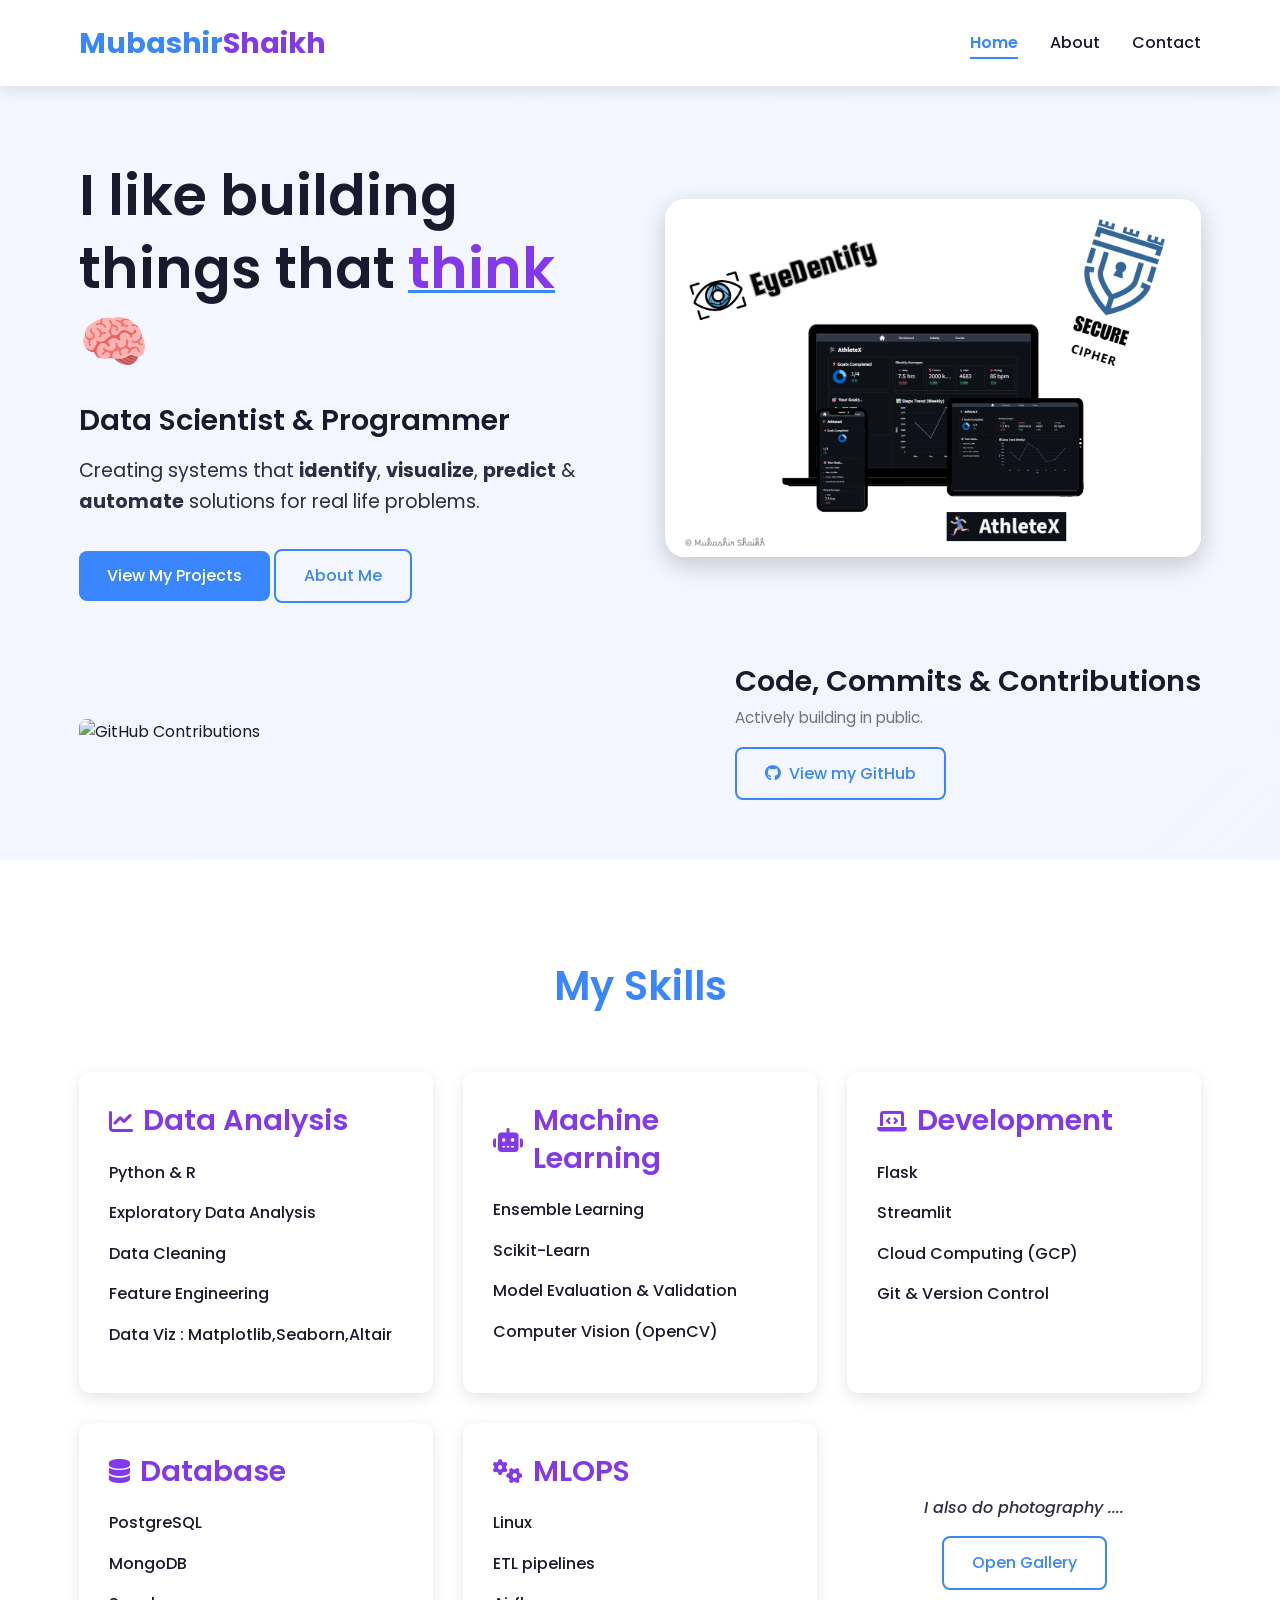
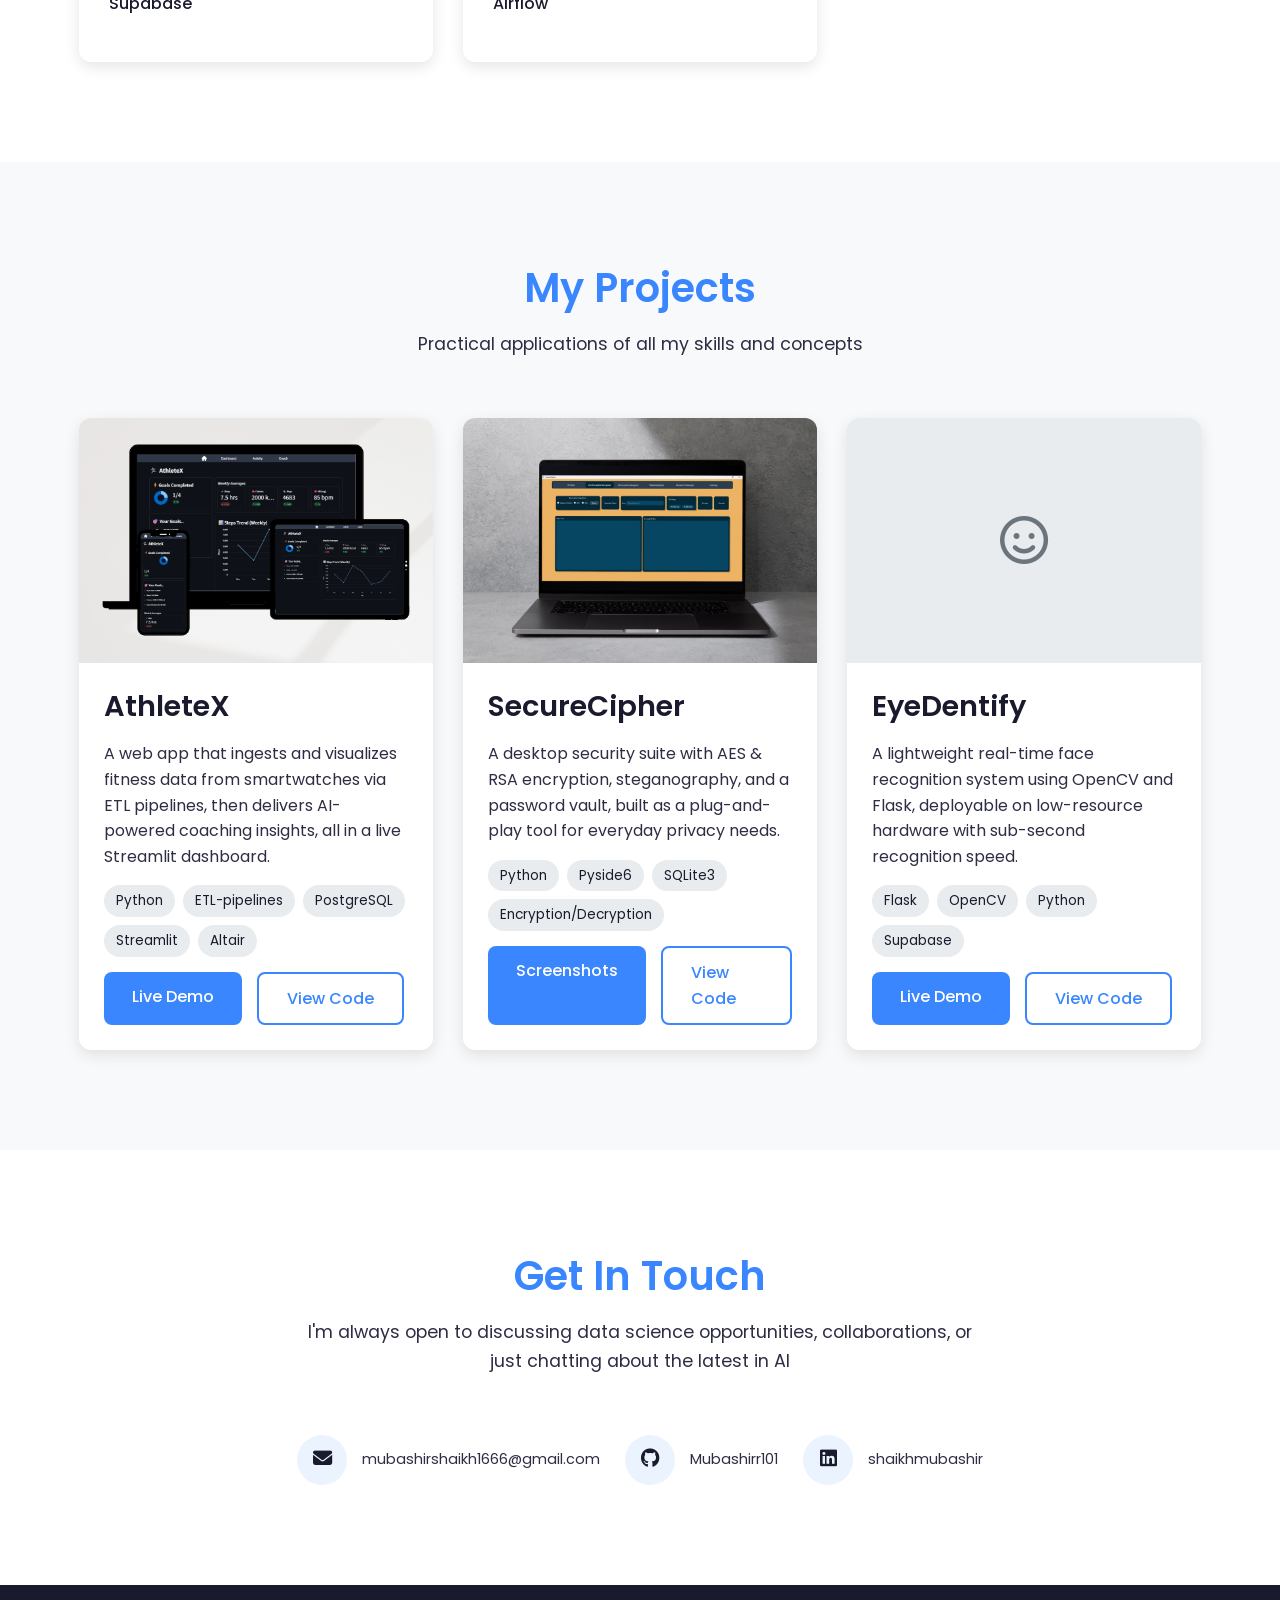
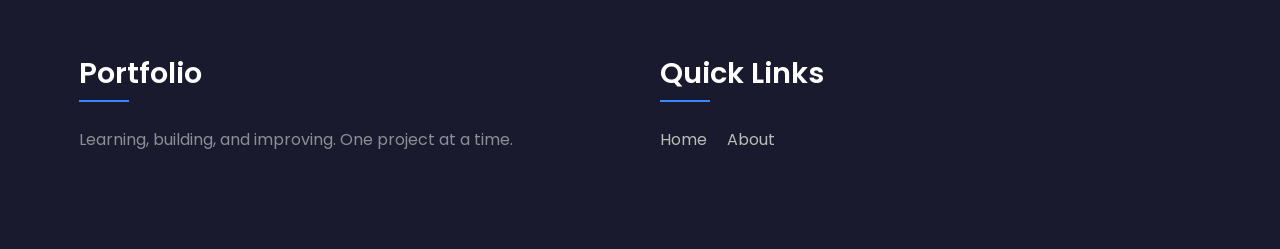
==== index.html @ 68c60b8f "enhanced about page layout and content, add new images and certificate" ====
<!DOCTYPE html>
<html lang="en">
<head>
    <meta charset="UTF-8">
    <meta name="viewport" content="width=device-width, initial-scale=1.0">
    <title>Mubashir Shaikh Portfolio</title>
    <link rel="icon" type="image/png" href="assets/images/logo/logo_for_tab.png">
    <link rel="stylesheet" href="https://cdnjs.cloudflare.com/ajax/libs/font-awesome/6.4.0/css/all.min.css">
    <link href="https://fonts.googleapis.com/css2?family=Poppins:wght@300;400;500;600;700&family=Roboto+Mono:wght@300;400;500&display=swap" rel="stylesheet">
    <link rel="stylesheet" href="assets/css/styles.css">
</head>
<body>
    <!-- Header & Navigation -->
    <header id="header">
        <div class="container">
            <nav class="navbar">
                <a href="index.html" class="logo">Mubashir<span>Shaikh</span></a>
                <ul class="nav-links" id="navLinks">
                    <li><a href="index.html" class="active">Home</a></li>
                    <li><a href="about.html">About</a></li>
                    <!-- <li><a href="blog.html">Blog</a></li>
                    <li><a href="resources.html">Resources</a></li> -->
                    <li><a href="#contact">Contact</a></li>
                </ul>
                <div class="hamburger" id="hamburger">
                    <i class="fas fa-bars"></i>
                </div>
            </nav>
        </div>
    </header>

    <!-- Hero Section -->
    <section class="hero" id="home">
        <div class="container">
            <div class="hero-content">
                <div class="hero-text">
                    <h1>I like building things that <span>think</span>🧠</h1>
                    <h3>Data Scientist & Programmer </h3>
                    <p>Creating systems that 
                        <b>identify</b>, 
                        <b >visualize</b>, 
                        <b >predict</b> 
                        & 
                        <b>automate</b> 
                        solutions for real life problems.</p>
                    <div class="hero-buttons">
                        <a href="#projects" class="btn btn-primary">View My Projects</a>
                        <a href="about.html" class="btn btn-outline">About Me</a>
                    </div>
                </div>
                <div class="hero-image">
                    <img src="assets/images/banner/All my logos in website.png" alt="Data Science Student">
                </div>
            </div>
        </div>
    
    
    <!-- GitHub Activity Section -->
   <section class="github-strip">
    <div class="container">
            <div class="github-strip-inner">                
                <div class="github-strip-graph">
                    <img id="gh-graph" alt="GitHub Contributions"/>
                </div>
                <div class="github-strip-text">
                    <h3>Code, Commits & Contributions</h3>
                    <p>Actively building in public.</p>
                    <a href="https://github.com/Mubashirr101" target="_blank" class="btn btn-outline">
                        <i class="fab fa-github" style="margin-right:8px;"></i>View my GitHub
                    </a>
                </div>
            </div>
        </div>
    </section>
    
    <!-- Skills Section -->
    <section class="skills section" id="skills">
        <div class="container">
            <div class="section-header">
                <h2>My Skills</h2>
                <!-- <p> During my time in Bachelors I gained and built upon my Programming knowledge, particularly Python, which i used extensively in wide variety of applications, from creating full end to end projects to automating mundane and repitative tasks.</p> -->
            </div>
            <div class="skills-container">
                <div class="skill-category">
                    <h3><i class="fas fa-chart-line"></i> Data Analysis </h3>
                    <ul class="skill-list">
                        <li>
                            <div class="skill-name">Python & R</div>
                        </li>
                        <li>
                            <div class="skill-name">Exploratory Data Analysis</div>
                        </li>                        
                       
                        <li>
                            <div class="skill-name">Data Cleaning</div>
                        </li>
                         <li>
                            <div class="skill-name">Feature Engineering</div>
                        </li>
                         <li>
                            <div class="skill-name">Data Viz : Matplotlib,Seaborn,Altair</div>
                        </li>
                    </ul>
                </div>
                <div class="skill-category">
                    <h3><i class="fas fa-robot"></i> Machine Learning</h3>
                    <ul class="skill-list">                          
                        <li>
                            <div class="skill-name">Ensemble Learning</div>
                        </li> 
                        <li>
                            <div class="skill-name">Scikit-Learn</div>
                        </li>     
                        <li>
                            <div class="skill-name">Model Evaluation & Validation</div>
                        </li>                   
                        <li>
                            <div class="skill-name">Computer Vision (OpenCV)</div>
                        </li>
                    </ul>
                </div>
                <div class="skill-category">
                    <h3><i class="fas fa-laptop-code"></i> Development</h3>
                    <ul class="skill-list">
                        <li>
                            <div class="skill-name">Flask</div>
                        </li>
                        <li>
                            <div class="skill-name">Streamlit</div>
                        </li>
                        <li>
                            <div class="skill-name">Cloud Computing (GCP)</div>
                        </li>
                        <li>
                            <div class="skill-name">Git & Version Control</div>
                        </li>
                    </ul>
                </div>
                <div class="skill-category">
                    <h3><i class="fas fa-database"></i> Database </h3>
                    <ul class="skill-list">
                        <li>
                            <div class="skill-name">PostgreSQL</div>
                        </li>
                        <li>
                            <div class="skill-name">MongoDB</div>
                        </li>
                        <li>
                            <div class="skill-name">Supabase</div>
                        </li>
                    </ul>
                </div>
                <div class="skill-category">
                    <h3><i class="fas fa-gears"></i> MLOPS </h3>
                    <ul class="skill-list">
                        <li>
                            <div class="skill-name">Linux</div>
                        </li>
                        <li>
                            <div class="skill-name">ETL pipelines</div>
                        </li>
                        <li>
                            <div class="skill-name">Airflow</div>
                        </li>
                    </ul>
                </div>
                <div class="skill-category-misc" >
                    <p >I also do photography ....</p>
                    <a class="btn btn-outline" href="https://vsco.co/mubashirr-/gallery">Open Gallery</a>
                </div>

            </div>
        </div>
    </section>

    <!-- Projects Section -->
    <section class="projects section" id="projects">
        <div class="container">
            <div class="section-header">
                <h2>My Projects</h2>
                <p>Practical applications of all my skills and concepts</p>
            </div>
            <div class="projects-container">
                <div class="project-card">
                    <div class="project-img">
                        <img src="assets/images/project-img/athletex_light.png" alt="Athletex Mockup">                         
                    </div>
                    <div class="project-content">
                        <h3>AthleteX</h3>
                        <p>A web app that ingests and visualizes fitness data from smartwatches via ETL pipelines, then delivers AI-powered coaching insights, all in a live Streamlit dashboard.</p>
                        <div class="project-tags">
                            <span class="project-tag">Python</span>
                            <span class="project-tag">ETL-pipelines</span>
                            <span class="project-tag">PostgreSQL</span>
                            <span class="project-tag">Streamlit</span>                            
                            <span class="project-tag">Altair</span>
                        </div>
                        <div class="project-links">
                            <a href="https://athletex.mubashirshaikh.com/" class="btn btn-primary" target="_blank">Live Demo</a>                            
                            <a href="https://github.com/Mubashirr101/AthleteX" class="btn btn-outline" target="_blank">View Code</a>
                            
                        </div>
                    </div>
                </div>
                  <div class="project-card">
                    <div class="project-img">
                        <!-- <i class="fas fa-lock"></i> -->
                        <img src="assets/images/project-img/securecipher(1).png" alt="SecureCipher Mockup">                         
                    </div>
                    <div class="project-content">
                        <h3>SecureCipher</h3>
                        <p>A desktop security suite with AES & RSA encryption, steganography, and a password vault, built as a plug-and-play tool for everyday privacy needs.</p>
                        <div class="project-tags">
                            <span class="project-tag">Python</span>
                            <span class="project-tag">Pyside6</span>
                            <span class="project-tag">SQLite3</span>
                            <span class="project-tag">Encryption/Decryption</span>
                        </div>
                        <div class="project-links">
                            <a href="https://github.com/Mubashirr101/SecureCipher/tree/main#screenshots" class="btn btn-primary" target="_blank">Screenshots</a>
                            <a href="https://github.com/Mubashirr101/SecureCipher" class="btn btn-outline" target="_blank">View Code</a>
                        </div>
                    </div>
                </div>
                <div class="project-card">
                    <div class="project-img">
                        <i class="fa-regular fa-face-smile"></i>
                    </div>
                    <div class="project-content">
                        <h3>EyeDentify</h3>
                        <p>A lightweight real-time face recognition system using OpenCV and Flask, deployable on low-resource hardware with sub-second recognition speed.</p>                      
                        <div class="project-tags">
                            <span class="project-tag">Flask</span>
                            <span class="project-tag">OpenCV</span>
                            <span class="project-tag">Python</span>
                            <span class="project-tag">Supabase</span>
                            
                        </div>
                        <div class="project-links">
                            <a href="https://eyedentify.mubashirshaikh.com/" class="btn btn-primary" target="_blank">Live Demo</a>                                                        
                            <a href="https://github.com/Mubashirr101/EyeDentify" class="btn btn-outline" target="_blank">View Code</a>                            
                        </div>
                    </div>
                </div>
              
            </div>
        </div>
    </section>

    <!-- Contact Section -->
    <section class="contact section" id="contact">
        <div class="container">
            <div class="section-header">
                <h2>Get In Touch</h2>
                <p>I'm always open to discussing data science opportunities, collaborations, or just chatting about the latest in AI</p>
            </div>
                <div class="social-links">
                    <div class="social-link-item">
                        <div class="social-icon">
                            <a href="mailto:mubashirshaikh1666@gmail.com" class ="social-link" target="_blank"><i class="fas fa-envelope"></i></a>
                        </div>
                        <div>
                            <p class="social-id">mubashirshaikh1666@gmail.com</p>
                        </div>
                    </div>
                    <div class="social-link-item">
                        <div class="social-icon">
                            <a href="https://github.com/Mubashirr101" class="social-link" target="_blank"><i class="fab fa-github"></i></a>
                        </div>
                        <div>
                            <p class="social-id"> Mubashirr101 </p>
                        </div>
                    </div>
                    <div class="social-link-item">
                        <div class="social-icon">
                            <a href="https://www.linkedin.com/in/shaikhmubashir/" class="social-link" target="_blank"><i class="fab fa-linkedin"></i></a>
                        </div>
                        <div>
                            <p class="social-id"> shaikhmubashir </p>
                        </div>
                    </div>                       
                </div>                                
        </div>
    </section>

    <!-- Footer -->
    <footer>
        <div class="container">
            <div class="footer-content">
                <div class="footer-col1">
                    <h3>Portfolio</h3>
                    <p>Learning, building, and improving. One project at a time.</p>
                </div>
                <div class="footer-col2">
                    <h3>Quick Links</h3>
                    <ul class="footer-links">
                        <li><a href="index.html">Home</a></li>
                        <li><a href="about.html">About</a></li>
                        <!-- <li><a href="blog.html">Blog</a></li> -->
                        <!-- <li><a href="resources.html">Resources</a></li> -->
                    </ul>
                </div>
                
            </div>
           
        </div>
    </footer>

    <!-- JavaScript -->
    <script src="assets/js/script.js"></script>
</body>
</html>
---- assets/css/styles.css ----
:root {
  --primary: #3a86ff;
  --primary-dark: #2667cc;
  --secondary: #8338ec;
  --accent: #ff006e;
  --dark: #1a1a2e;
  --dark-light: #2d2d44;
  --light: #f8f9fa;
  --gray: #6c757d;
  --gray-light: #e9ecef;
  --success: #38b000;
  --warning: #ff9e00;
  --danger: #ef233c;
  --transition: all 0.3s ease;
  --shadow: 0 5px 15px rgba(0, 0, 0, 0.1);
  --shadow-dark: 0 8px 25px rgba(0, 0, 0, 0.2);
  --border-radius: 8px;
  --border-radius-lg: 12px;
}

* {
  margin: 0;
  padding: 0;
  box-sizing: border-box;
}

html {
  scroll-behavior: smooth;
}

body {
  font-family: "Poppins", sans-serif;
  line-height: 1.6;
  color: var(--dark);
  background-color: var(--light);
  overflow-x: hidden;
}

h1,
h2,
h3,
h4,
h5 {
  font-weight: 600;
  line-height: 1.3;
  margin-bottom: 1rem;
}

h1 {
  font-size: 3.5rem;
}

h2 {
  font-size: 2.5rem;
  color: var(--primary);
}

h3 {
  font-size: 1.8rem;
}

p {
  margin-bottom: 1rem;
  color: var(--dark-light);
}

a {
  text-decoration: none;
  color: inherit;
}

.container {
  width: 90%;
  max-width: 1200px;
  margin: 0 auto;
  padding: 0 15px;
}

.section {
  padding: 100px 0;
}

.section-header {
  text-align: center;
  margin-bottom: 60px;
}

.section-header p {
  max-width: 700px;
  margin: 0 auto;
  font-size: 1.1rem;
}

.btn {
  display: inline-block;
  padding: 12px 28px;
  border-radius: var(--border-radius);
  font-weight: 500;
  cursor: pointer;
  transition: var(--transition);
  border: none;
  font-family: "Poppins", sans-serif;
  font-size: 1rem;
}

.btn-primary {
  background-color: var(--primary);
  color: white;
}

.btn-primary:hover {
  background-color: var(--primary-dark);
  transform: translateY(-3px);
  box-shadow: var(--shadow);
}

.btn-outline {
  background-color: transparent;
  color: var(--primary);
  border: 2px solid var(--primary);
}

.btn-outline:hover {
  background-color: var(--primary);
  color: white;
  transform: translateY(-3px);
  box-shadow: var(--shadow);
}

/* Header & Navigation */
header {
  position: fixed;
  top: 0;
  left: 0;
  width: 100%;
  z-index: 1000;
  background-color: rgba(255, 255, 255, 0.95);
  box-shadow: var(--shadow);
  transition: var(--transition);
}

header.scrolled {
  padding: 10px 0;
  background-color: rgba(255, 255, 255, 0.98);
}

.navbar {
  display: flex;
  justify-content: space-between;
  align-items: center;
  padding: 20px 0;
}

.logo {
  font-size: 1.8rem;
  font-weight: 700;
  color: var(--primary);
}

.logo span {
  color: var(--secondary);
}

.nav-links {
  display: flex;
  list-style: none;
}

.nav-links li {
  margin-left: 2rem;
}

.nav-links a {
  font-weight: 500;
  position: relative;
  padding: 5px 0;
}

.nav-links a::after {
  content: "";
  position: absolute;
  bottom: 0;
  left: 0;
  width: 0;
  height: 2px;
  background-color: var(--primary);
  transition: var(--transition);
}

.nav-links a:hover::after {
  width: 100%;
}

.nav-links a.active {
  color: var(--primary);
  font-weight: 600;
}

.nav-links a.active::after {
  width: 100%;
}

.hamburger {
  display: none;
  font-size: 1.5rem;
  cursor: pointer;
  color: var(--dark);
}

/* Hero Section */
.hero {
  padding-top: 160px;
  padding-bottom: 0px;
  background: linear-gradient(135deg, #f5f7ff 0%, #f0f4ff 100%);
  position: relative;
  overflow: hidden;
}

.hero-content {
  display: flex;
  align-items: center;
  justify-content: space-between;
  gap: 50px;
}

.hero-text {
  flex: 1;
}

.hero-text h1 {
  margin-bottom: 1.5rem;
  color: var(--dark);
}

.hero-text h1 span {
  color: var(--secondary);
  text-decoration: underline;
  text-decoration-style: solid;
  text-decoration-color: var(--primary);
  text-decoration-thickness: 0.2rem;
}

.hero-text h3 span {
  color: var(--primary);
}

.hero-text-links {
  font-weight: bold;
}

.hero-text p {
  font-size: 1.2rem;
  margin-bottom: 2rem;
  max-width: 600px;
}

.hero-image {
  flex: 1;
  text-align: center;
}

.hero-image img {
  max-width: 100%;
  border-radius: 20px;
  box-shadow: var(--shadow-dark);
}

/* GitHub Strip */
.github-strip {
  padding: 60px 0;
}

.github-strip-inner {
  display: flex;
  align-items: center;
  justify-content: space-between;
  gap: 25px;
  flex-wrap: wrap;
}

.github-strip-text {
  min-width: 200px;
}

.github-strip-text h3 {
  margin-bottom: 6px;
}

.github-strip-text p {
  margin-bottom: 16px;
  color: var(--gray);
  font-size: 0.95rem;
}

.github-strip-graph {
  flex: 1;
  min-width: 280px;
  overflow: hidden;
}

.github-strip-graph img {
  width: 100%;
  height: auto;
  border-radius: var(--border-radius);
  display: block;
}

/* Skills Section */
.skills {
  background-color: white;
}

.skills-container {
  display: grid;
  grid-template-columns: repeat(auto-fill, minmax(300px, 1fr));
  gap: 30px;
}

.skill-category {
  background-color: white;
  border-radius: var(--border-radius-lg);
  padding: 30px;
  box-shadow: var(--shadow);
  transition: var(--transition);
}

.skill-category:hover {
  transform: translateY(-10px);
  box-shadow: var(--shadow-dark);
}

.skill-category-misc {
  background-color: white;
  /* border-radius: var(--border-radius-lg); */
  padding: 30px;
  /* box-shadow: var(--shadow);
            transition: var(--transition); */
  align-content: center;
  text-align: center;
}

.skill-category-misc p {
  font-weight: 500;
  font-style: italic;
}

.skill-category h3 {
  display: flex;
  align-items: center;
  gap: 10px;
  margin-bottom: 20px;
  color: var(--secondary);
}

.skill-category h3 i {
  font-size: 1.5rem;
}

.skill-list {
  list-style: none;
}

.skill-list li {
  margin-bottom: 15px;
  display: flex;
  justify-content: space-between;
  align-items: center;
}

.skill-name {
  font-weight: 500;
}

.skill-bar {
  width: 100%;
  height: 8px;
  background-color: var(--gray-light);
  border-radius: 4px;
  margin-top: 5px;
  overflow: hidden;
}

.skill-progress {
  height: 100%;
  border-radius: 4px;
  background-color: var(--primary);
  transition: width 1.5s ease-in-out;
}

/* Projects Section */
.projects {
  background-color: var(--light);
}

.projects-container {
  display: grid;
  grid-template-columns: repeat(auto-fill, minmax(300px, 1fr));
  gap: 30px;
}

.project-card {
  background-color: white;
  border-radius: var(--border-radius-lg);
  overflow: hidden;
  box-shadow: var(--shadow);
  transition: var(--transition);
  display: flex;
  flex-direction: column;
}

.project-card:hover {
  transform: translateY(-10px);
  box-shadow: var(--shadow-dark);
}

.project-img {
  height: 245px;
  width: 100%;
  background-color: var(--gray-light);
  display: flex;
  align-items: center;
  justify-content: center;
  color: var(--gray);
  font-size: 3rem;
  position: relative;
  overflow: hidden;
}

.project-img img {
  width: 100%;
  height: 100%;
  object-fit: cover;
  display: block;
}

.project-img::before {
  content: "";
  position: absolute;
  top: 0;
  left: 0;
  width: 100%;
  height: 100%; 
}

.project-content {
  padding: 25px;
  display: flex;
  flex-direction: column;
  flex: 1;
}

.project-tags {
  display: flex;
  flex-wrap: wrap;
  gap: 8px;
  margin-bottom: 15px;
}

.project-tag {
  background-color: var(--gray-light);
  padding: 5px 12px;
  border-radius: 20px;
  font-size: 0.85rem;
  color: var(--dark);
}

.project-links {
  display: flex;
  gap: 15px;
  margin-top: auto;
}

/* Contact Section */
.contact {
  background-color: white;
}

.contact-container {
  display: flex;
  grid-template-columns: repeat(auto-fit, minmax(300px, 1fr));
  gap: 50px;
  justify-content: center;

}

.contact-info {
  display: flex;
  flex-direction: column;
  gap: 25px;
  align-items: center;
}

.contact-item {
  display: flex;
  align-items: flex-start;
  gap: 15px;
}

.contact-icon {
  width: 50px;
  height: 50px;
  background-color: rgba(58, 134, 255, 0.1);
  border-radius: 50%;
  display: flex;
  align-items: center;
  justify-content: center;
  color: var(--primary);
  font-size: 1.2rem;
}

.social-links {
  display: flex;
  flex-direction: row;
  align-items: flex-start;
  flex-wrap: wrap;
  justify-content: center;
  gap: 25px;
  margin-top: 20px;
}
.social-link-item {
  display: flex;
  align-items: center;
  gap: 15px;
}

.social-link-item > div {
    min-width: 0;
}

.social-icon {
  width: 50px;
  height: 50px;
  background-color: rgba(58, 134, 255, 0.1);
  border-radius: 50%;
  display: flex;
  align-items: center;
  justify-content: center;
  font-size: 1.2rem;
}

.social-icon:hover {
  background-color: rgba(38, 103, 204, 0.6);
  transform: translateY(-2px);
}


.social-id {
  font-size: 0.9rem;
  word-break: break-all;
  margin-bottom: 0;
  min-width: 0;
}

.contact-form {
  background-color: var(--light);
  padding: 30px;
  border-radius: var(--border-radius-lg);
  box-shadow: var(--shadow);
}

.form-group {
  margin-bottom: 20px;
}

.form-group label {
  display: block;
  margin-bottom: 8px;
  font-weight: 500;
}

.form-control {
  width: 100%;
  padding: 12px 15px;
  border: 1px solid var(--gray-light);
  border-radius: var(--border-radius);
  font-family: "Poppins", sans-serif;
  font-size: 1rem;
  transition: var(--transition);
}

.form-control:focus {
  outline: none;
  border-color: var(--primary);
  box-shadow: 0 0 0 3px rgba(58, 134, 255, 0.2);
}

textarea.form-control {
  min-height: 150px;
  resize: vertical;
}

/* Footer */
footer {
  background-color: var(--dark);
  color: white;
  padding: 70px 0 30px;
}

.footer-content {
  display: grid;
  grid-template-columns: repeat(auto-fit, minmax(250px, 1fr));
  gap: 40px;
  margin-bottom: 50px;
}

.footer-col1 h3 {
  color: white;
  margin-bottom: 25px;
  position: relative;
  padding-bottom: 10px;
}

.footer-col1 h3::after {
  content: "";
  position: absolute;
  bottom: 0;
  left: 0;
  width: 50px;
  height: 2px;
  background-color: var(--primary);
}

.footer-col1 p {
  color: white;
  opacity: 0.5;
}

.footer-col2 h3 {
  color: white;
  margin-bottom: 25px;
  position: relative;
  padding-bottom: 10px;
}


.footer-col2 h3::after {
  content: "";
  position: absolute;
  bottom: 0;
  left: 0;
  width: 50px;
  height: 2px;
  background-color: var(--primary);
}

.footer-col2 p {
  color: white;
  opacity: 0.5;
}
.footer-links {
  list-style: none;
  display: flex;
  flex-direction: row;
  gap: 20px;
}

.footer-links li {
  margin-bottom: 0;
}

.footer-links a {
  color: #bbb;
  transition: var(--transition);
}

.footer-links a:hover {
  color: var(--primary);
}



.copyright {
  text-align: center;
  padding-top: 30px;
  border-top: 1px solid rgba(255, 255, 255, 0.1);
  color: #aaa;
  font-size: 0.9rem;
}

/* Other Pages */
.page-header {
  padding-top: 160px;
  padding-bottom: 80px;
  background: linear-gradient(135deg, #f5f7ff 0%, #f0f4ff 100%);
  text-align: center;
}

.page-content {
  padding: 100px 0;
  background-color: white;
}

.about-content {
  display: grid;
  grid-template-columns: repeat(auto-fit, minmax(300px, 1fr));
  gap: 50px;
  align-items: flex-start;
}

.about-text p {
  margin-bottom: 20px;
}

.timeline {
  position: relative;
  max-width: 800px;
  margin: 50px auto;
}

.timeline::before {
  content: "";
  position: absolute;
  left: 50%;
  transform: translateX(-50%);
  width: 2px;
  height: 100%;
  background-color: var(--primary);
}

.timeline-item {
  margin-bottom: 40px;
  position: relative;
  width: 50%;
  padding-right: 40px;
}

.timeline-item:nth-child(even) {
  margin-left: 50%;
  padding-right: 0;
  padding-left: 40px;
}

.timeline-content {
  background-color: white;
  padding: 25px;
  border-radius: var(--border-radius);
  box-shadow: var(--shadow);
  position: relative;
}

.timeline-content::before {
  content: "";
  position: absolute;
  top: 20px;
  right: -10px;
  width: 0;
  height: 0;
  border-top: 10px solid transparent;
  border-bottom: 10px solid transparent;
  border-left: 10px solid white;
}

.timeline-item:nth-child(even) .timeline-content::before {
  right: auto;
  left: -10px;
  border-left: none;
  border-right: 10px solid white;
}

.timeline-dot {
  position: absolute;
  top: 20px;
  right: -10px;
  width: 20px;
  height: 20px;
  background-color: var(--primary);
  border-radius: 50%;
  transform: translateX(50%);
}

.timeline-item:nth-child(even) .timeline-dot {
  right: auto;
  left: -10px;
  transform: translateX(-50%);
}

.blog-container {
  display: grid;
  grid-template-columns: repeat(auto-fill, minmax(350px, 1fr));
  gap: 30px;
}

.blog-card {
  background-color: white;
  border-radius: var(--border-radius-lg);
  overflow: hidden;
  box-shadow: var(--shadow);
  transition: var(--transition);
}

.blog-card:hover {
  transform: translateY(-10px);
  box-shadow: var(--shadow-dark);
}

.blog-img {
  height: 200px;
  width: 100%;
  background-color: var(--gray-light);
  display: flex;
  align-items: center;
  justify-content: center;
  color: var(--gray);
  font-size: 3rem;
}

.blog-content {
  padding: 25px;
}

.blog-meta {
  display: flex;
  justify-content: space-between;
  margin-bottom: 15px;
  font-size: 0.9rem;
  color: var(--gray);
}

/* Placeholder Page */
.placeholder-content {
  text-align: center;
  padding: 100px 0;
}

.placeholder-icon {
  font-size: 5rem;
  color: var(--primary);
  margin-bottom: 30px;
}

/* Responsive Styles */
@media (max-width: 992px) {
  h1 {
    font-size: 2.8rem;
  }

  h2 {
    font-size: 2.2rem;
  }

  .hero-content {
    flex-direction: column;
    text-align: center;
  }

  .hero-text p {
    margin: 0 auto 2rem;
  }
}

@media (max-width: 768px) {
  .navbar {
    padding: 15px 0;
  }

  .nav-links {
    position: fixed;
    top: 70px;
    left: 0;
    width: 100%;
    background-color: white;
    flex-direction: column;
    align-items: center;
    padding: 20px 0;
    box-shadow: var(--shadow);
    transform: translateY(-100%);
    opacity: 0;
    visibility: hidden;
    transition: var(--transition);
    z-index: 999;
  }

  .nav-links.active {
    transform: translateY(0);
    opacity: 1;
    visibility: visible;
  }

  .nav-links li {
    margin: 15px 0;
  }

  .hamburger {
    display: block;
  }

  .timeline::before {
    left: 30px;
  }

  .timeline-item {
    width: 100%;
    padding-right: 0;
    padding-left: 70px;
  }

  .timeline-item:nth-child(even) {
    margin-left: 0;
    padding-left: 70px;
  }

  .timeline-dot {
    left: 20px;
    right: auto;
    transform: translateX(0);
  }

  .timeline-item:nth-child(even) .timeline-dot {
    left: 20px;
    transform: translateX(0);
  }

  .timeline-content::before {
    display: none;
  }
}

@media (max-width: 576px) {
  h1 {
    font-size: 2.2rem;
  }

  h2 {
    font-size: 1.8rem;
  }

  .section {
    padding: 70px 0;
  }

  .btn {
    padding: 10px 20px;
  }

  .project-links {
    flex-wrap: wrap;
  }

  .project-links .btn {
      flex: 1;
      text-align: center;
      padding: 8px 12px;
      font-size: 0.85rem;
      white-space: nowrap;
  }

  .social-links {
        flex-direction: column;
  }

  .footer-links {
        flex-direction: column;
        gap: 12px;
  }
}

/* Netlify Form Success Styles */
.form-success {
  background-color: rgba(56, 176, 0, 0.1);
  border: 1px solid var(--success);
  color: var(--success);
  padding: 15px;
  border-radius: var(--border-radius);
  margin-top: 20px;
  text-align: center;
}

/* Animation for skills bars */
@keyframes slideInLeft {
  from {
    opacity: 0;
    transform: translateX(-50px);
  }

  to {
    opacity: 1;
    transform: translateX(0);
  }
}

@keyframes slideInRight {
  from {
    opacity: 0;
    transform: translateX(50px);
  }

  to {
    opacity: 1;
    transform: translateX(0);
  }
}

/* About Page */
.about-image {
  text-align: center;
}

.about-image img {
  max-width: 100%;
  border-radius: 20px;
  box-shadow: var(--shadow-dark);
}

.about-content {
  margin-bottom: 80px;
}

.about-text p {
  font-size: 1.1rem;
}

.timeline-date {
  color: var(--primary);
  font-weight: 600;
  margin-bottom: 10px;
}

.approach-container {
  display: grid;
  grid-template-columns: repeat(auto-fit, minmax(300px, 1fr));
  gap: 30px;
  margin-top: 60px;
}

.approach-card {
  background-color: var(--light);
  padding: 30px;
  border-radius: var(--border-radius-lg);
  box-shadow: var(--shadow);
  transition: var(--transition);
}

.approach-card:hover {
  transform: translateY(-10px);
  box-shadow: var(--shadow-dark);
}

.approach-icon {
  font-size: 2.5rem;
  color: var(--primary);
  margin-bottom: 20px;
}

/* Footer col (about page uses .footer-col) */
.footer-col h3 {
  color: white;
  margin-bottom: 25px;
  position: relative;
  padding-bottom: 10px;
}

.footer-col h3::after {
  content: '';
  position: absolute;
  bottom: 0;
  left: 0;
  width: 50px;
  height: 2px;
  background-color: var(--primary);
}

.footer-col p {
  color: white;
  opacity: 0.5;
}


/* Badge Grid */
.badge-grid {
  display: grid;
  grid-template-columns: repeat(auto-fill, minmax(180px, 1fr));
  gap: 10px;
  margin-top: 15px;
}

.badge-card {
  display: flex;
  align-items: center;
  gap: 10px;
  background-color: white;
  border: 1px solid var(--gray-light);
  border-radius: var(--border-radius);
  padding: 10px 12px;
  transition: var(--transition);
}

.badge-card:hover {
  border-color: var(--primary);
  box-shadow: var(--shadow);
  transform: translateY(-2px);
}

.badge-icon {
  width: 34px;
  height: 34px;
  min-width: 34px;
  border-radius: 50%;
  background-color: rgba(58, 134, 255, 0.1);
  display: flex;
  align-items: center;
  justify-content: center;
  color: var(--primary);
  font-size: 0.9rem;
}

.badge-info {
  display: flex;
  flex-direction: column;
}

.badge-name {
  font-size: 0.78rem;
  font-weight: 600;
  color: var(--dark);
  line-height: 1.3;
}

.badge-date {
  font-size: 0.72rem;
  color: var(--gray);
  margin-top: 2px;
}
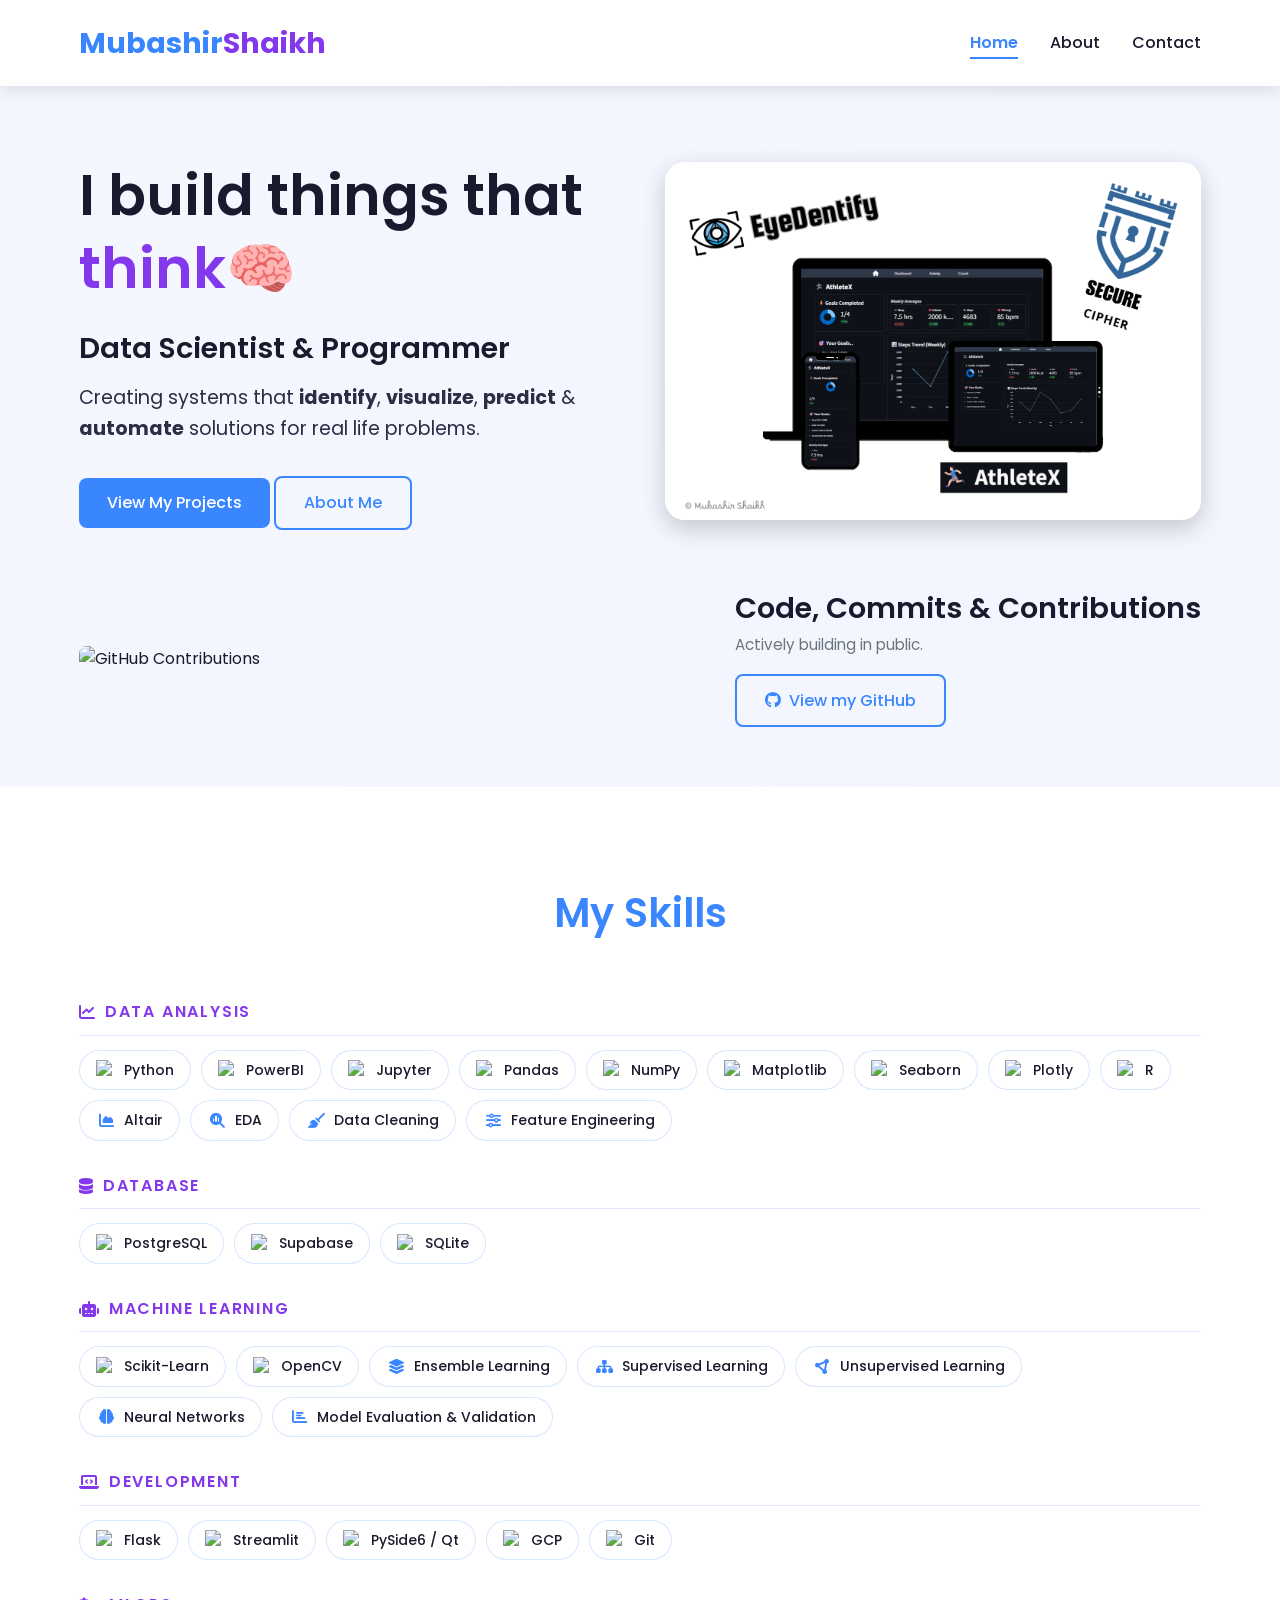
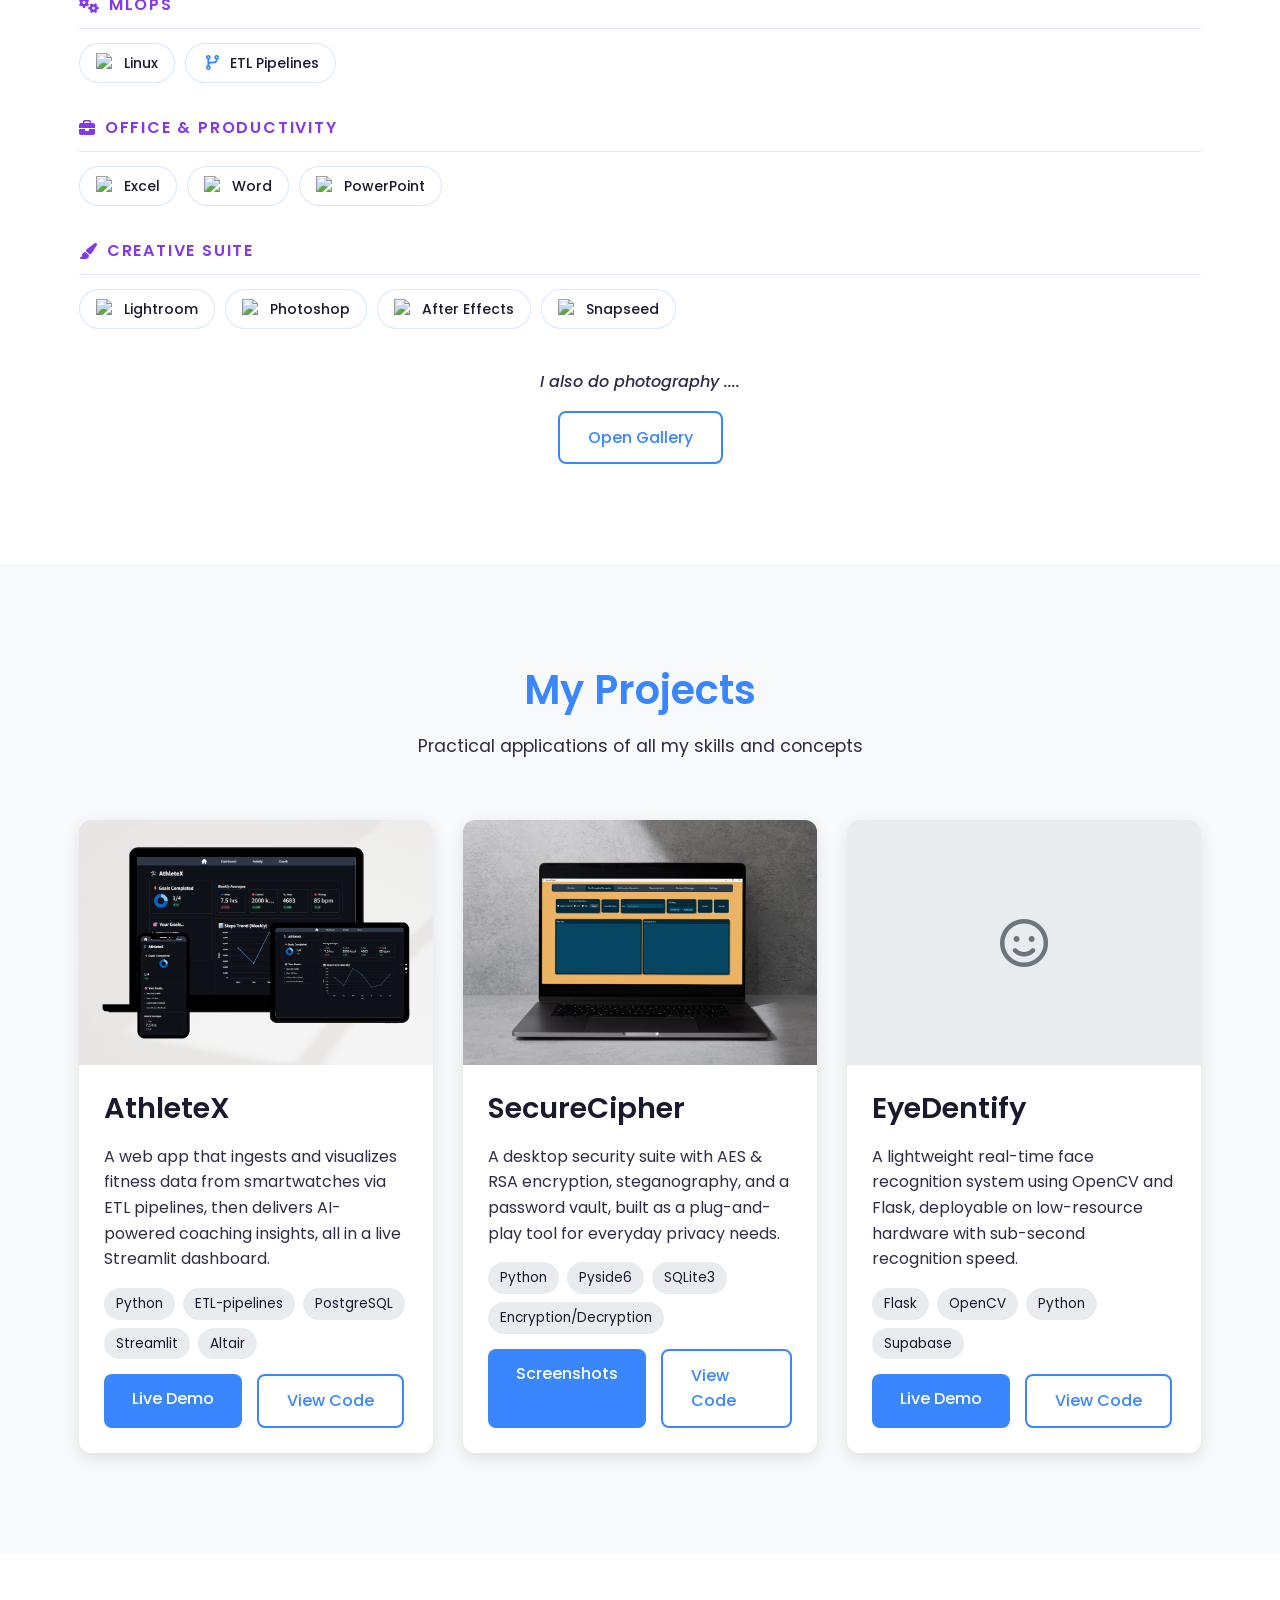
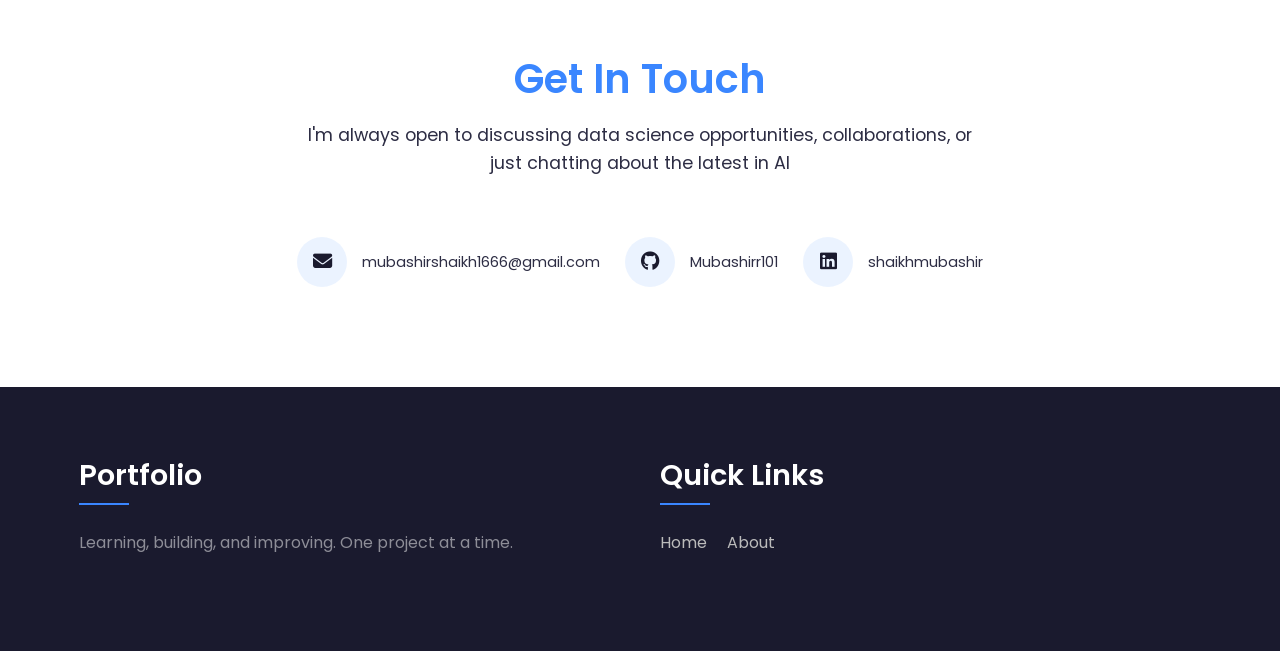
==== commit 0b4b5ec9: "updated skills section layout, and added internship certificate" ====
--- a/index.html
+++ b/index.html
@@ -34,22 +34,22 @@
         <div class="container">
             <div class="hero-content">
                 <div class="hero-text">
-                    <h1>I like building things that <span>think</span>🧠</h1>
-                    <h3>Data Scientist & Programmer </h3>
+                    <h1>I build things that <span>think</span>🧠</h1>
+                    <h3>Data Scientist &amp; Programmer </h3>
                     <p>Creating systems that 
                         <b>identify</b>, 
-                        <b >visualize</b>, 
-                        <b >predict</b> 
-                        & 
+                        <b>visualize</b>, 
+                        <b>predict</b> 
+                        &amp; 
                         <b>automate</b> 
                         solutions for real life problems.</p>
                     <div class="hero-buttons">
                         <a href="#projects" class="btn btn-primary">View My Projects</a>
-                        <a href="about.html" class="btn btn-outline">About Me</a>
+                        <a class="btn btn-outline" href="/about.html">About Me</a>
                     </div>
                 </div>
                 <div class="hero-image">
-                    <img src="assets/images/banner/All my logos in website.png" alt="Data Science Student">
+                    <img src="assets/images/banner/all-my-projects-logos.png" alt="Projects">
                 </div>
             </div>
         </div>
@@ -75,103 +75,99 @@
     
     <!-- Skills Section -->
     <section class="skills section" id="skills">
-        <div class="container">
-            <div class="section-header">
-                <h2>My Skills</h2>
-                <!-- <p> During my time in Bachelors I gained and built upon my Programming knowledge, particularly Python, which i used extensively in wide variety of applications, from creating full end to end projects to automating mundane and repitative tasks.</p> -->
-            </div>
-            <div class="skills-container">
-                <div class="skill-category">
-                    <h3><i class="fas fa-chart-line"></i> Data Analysis </h3>
-                    <ul class="skill-list">
-                        <li>
-                            <div class="skill-name">Python & R</div>
-                        </li>
-                        <li>
-                            <div class="skill-name">Exploratory Data Analysis</div>
-                        </li>                        
-                       
-                        <li>
-                            <div class="skill-name">Data Cleaning</div>
-                        </li>
-                         <li>
-                            <div class="skill-name">Feature Engineering</div>
-                        </li>
-                         <li>
-                            <div class="skill-name">Data Viz : Matplotlib,Seaborn,Altair</div>
-                        </li>
-                    </ul>
-                </div>
-                <div class="skill-category">
-                    <h3><i class="fas fa-robot"></i> Machine Learning</h3>
-                    <ul class="skill-list">                          
-                        <li>
-                            <div class="skill-name">Ensemble Learning</div>
-                        </li> 
-                        <li>
-                            <div class="skill-name">Scikit-Learn</div>
-                        </li>     
-                        <li>
-                            <div class="skill-name">Model Evaluation & Validation</div>
-                        </li>                   
-                        <li>
-                            <div class="skill-name">Computer Vision (OpenCV)</div>
-                        </li>
-                    </ul>
-                </div>
-                <div class="skill-category">
-                    <h3><i class="fas fa-laptop-code"></i> Development</h3>
-                    <ul class="skill-list">
-                        <li>
-                            <div class="skill-name">Flask</div>
-                        </li>
-                        <li>
-                            <div class="skill-name">Streamlit</div>
-                        </li>
-                        <li>
-                            <div class="skill-name">Cloud Computing (GCP)</div>
-                        </li>
-                        <li>
-                            <div class="skill-name">Git & Version Control</div>
-                        </li>
-                    </ul>
-                </div>
-                <div class="skill-category">
-                    <h3><i class="fas fa-database"></i> Database </h3>
-                    <ul class="skill-list">
-                        <li>
-                            <div class="skill-name">PostgreSQL</div>
-                        </li>
-                        <li>
-                            <div class="skill-name">MongoDB</div>
-                        </li>
-                        <li>
-                            <div class="skill-name">Supabase</div>
-                        </li>
-                    </ul>
-                </div>
-                <div class="skill-category">
-                    <h3><i class="fas fa-gears"></i> MLOPS </h3>
-                    <ul class="skill-list">
-                        <li>
-                            <div class="skill-name">Linux</div>
-                        </li>
-                        <li>
-                            <div class="skill-name">ETL pipelines</div>
-                        </li>
-                        <li>
-                            <div class="skill-name">Airflow</div>
-                        </li>
-                    </ul>
-                </div>
-                <div class="skill-category-misc" >
-                    <p >I also do photography ....</p>
-                    <a class="btn btn-outline" href="https://vsco.co/mubashirr-/gallery">Open Gallery</a>
-                </div>
-
-            </div>
-        </div>
-    </section>
+    <div class="container">
+        <div class="section-header">
+            <h2>My Skills</h2>
+        </div>
+        <div class="skills-grid">
+
+            <div class="skill-group">
+                <div class="skill-group-header"><i class="fas fa-chart-line"></i><span>Data Analysis</span></div>
+                <div class="skill-chips">
+                    <div class="skill-chip"><img src="https://cdn.jsdelivr.net/gh/devicons/devicon@latest/icons/python/python-original.svg" alt="Python"><span>Python</span></div>
+                    <div class="skill-chip"><img src="https://raw.githubusercontent.com/microsoft/PowerBI-Icons/main/PNG/Power-BI.png" alt="PowerBI"><span>PowerBI</span></div>                    
+                    <div class="skill-chip"><img src="https://cdn.jsdelivr.net/gh/devicons/devicon@latest/icons/jupyter/jupyter-original.svg" alt="Jupyter"><span>Jupyter</span></div>
+                    <div class="skill-chip"><img src="https://cdn.jsdelivr.net/gh/devicons/devicon@latest/icons/pandas/pandas-original.svg" alt="Pandas"><span>Pandas</span></div>
+                    <div class="skill-chip"><img src="https://cdn.jsdelivr.net/gh/devicons/devicon@latest/icons/numpy/numpy-original.svg" alt="NumPy"><span>NumPy</span></div>
+                    <div class="skill-chip"><img src="https://cdn.jsdelivr.net/gh/devicons/devicon@latest/icons/matplotlib/matplotlib-original.svg" alt="Matplotlib"><span>Matplotlib</span></div>
+                    <div class="skill-chip"><img src="https://seaborn.pydata.org/_images/logo-mark-lightbg.svg" alt="Seaborn"><span>Seaborn</span></div>
+                    <div class="skill-chip"><img src="https://cdn.jsdelivr.net/gh/devicons/devicon@latest/icons/plotly/plotly-original.svg" alt="Plotly"><span>Plotly</span></div>
+                    <div class="skill-chip"><img src="https://cdn.jsdelivr.net/gh/devicons/devicon@latest/icons/r/r-original.svg" alt="R"><span>R</span></div>
+                    <div class="skill-chip"><i class="fas fa-chart-area skill-fa-icon"></i><span>Altair</span></div>
+                    <div class="skill-chip"><i class="fas fa-magnifying-glass-chart skill-fa-icon"></i><span>EDA</span></div>
+                    <div class="skill-chip"><i class="fas fa-broom skill-fa-icon"></i><span>Data Cleaning</span></div>
+                    <div class="skill-chip"><i class="fas fa-sliders skill-fa-icon"></i><span>Feature Engineering</span></div>
+                </div>
+            </div>
+            <div class="skill-group">
+                <div class="skill-group-header"><i class="fas fa-database"></i><span>Database</span></div>
+                <div class="skill-chips">
+                    <div class="skill-chip"><img src="https://cdn.jsdelivr.net/gh/devicons/devicon@latest/icons/postgresql/postgresql-original.svg" alt="PostgreSQL"><span>PostgreSQL</span></div>
+                    <!-- <div class="skill-chip"><img src="https://cdn.jsdelivr.net/gh/devicons/devicon@latest/icons/mongodb/mongodb-original.svg" alt="MongoDB"><span>MongoDB</span></div> -->
+                    <div class="skill-chip"><img src="https://cdn.jsdelivr.net/gh/devicons/devicon@latest/icons/supabase/supabase-original.svg" alt="Supabase"><span>Supabase</span></div>
+                    <div class="skill-chip"><img src="https://cdn.jsdelivr.net/gh/devicons/devicon@latest/icons/sqlite/sqlite-original.svg" alt="SQLite"><span>SQLite</span></div>
+                </div>
+            </div>
+            <div class="skill-group">
+                <div class="skill-group-header"><i class="fas fa-robot"></i><span>Machine Learning</span></div>
+                <div class="skill-chips">
+                    <div class="skill-chip"><img src="https://cdn.jsdelivr.net/gh/devicons/devicon@latest/icons/scikitlearn/scikitlearn-original.svg" alt="Scikit-Learn"><span>Scikit-Learn</span></div>
+                    <div class="skill-chip"><img src="https://cdn.jsdelivr.net/gh/devicons/devicon@latest/icons/opencv/opencv-original.svg" alt="OpenCV"><span>OpenCV</span></div>
+                    <div class="skill-chip"><i class="fas fa-layer-group skill-fa-icon"></i><span>Ensemble Learning</span></div>
+                    <div class="skill-chip"><i class="fas fa-sitemap skill-fa-icon"></i><span>Supervised Learning</span></div>
+                    <div class="skill-chip"><i class="fas fa-circle-nodes skill-fa-icon"></i><span>Unsupervised Learning</span></div>
+                    <div class="skill-chip"><i class="fas fa-brain skill-fa-icon"></i><span>Neural Networks</span></div>
+                    <!-- <div class="skill-chip"><i class="fas fa-chart-line skill-fa-icon"></i><span>Time Series Analysis</span></div> -->
+                    <!-- <div class="skill-chip"><i class="fas fa-sliders skill-fa-icon"></i><span>Hyperparameter Tuning</span></div> -->
+                    <div class="skill-chip"><i class="fas fa-chart-bar skill-fa-icon"></i><span>Model Evaluation & Validation</span></div>
+                </div>
+            </div>
+
+            <div class="skill-group">
+                <div class="skill-group-header"><i class="fas fa-laptop-code"></i><span>Development</span></div>
+                <div class="skill-chips">
+                    <div class="skill-chip"><img src="https://cdn.jsdelivr.net/gh/devicons/devicon@latest/icons/flask/flask-original.svg" alt="Flask"><span>Flask</span></div>
+                    <div class="skill-chip"><img src="https://cdn.jsdelivr.net/gh/devicons/devicon@latest/icons/streamlit/streamlit-original.svg" alt="Streamlit"><span>Streamlit</span></div>
+                    <div class="skill-chip"><img src="https://cdn.jsdelivr.net/gh/devicons/devicon@latest/icons/qt/qt-original.svg" alt="PySide6"><span>PySide6 / Qt</span></div>
+                    <div class="skill-chip"><img src="https://cdn.jsdelivr.net/gh/devicons/devicon@latest/icons/googlecloud/googlecloud-original.svg" alt="GCP"><span>GCP</span></div>
+                    <div class="skill-chip"><img src="https://cdn.jsdelivr.net/gh/devicons/devicon@latest/icons/git/git-original.svg" alt="Git"><span>Git</span></div>
+                </div>
+            </div>
+
+         
+
+            <div class="skill-group">
+                <div class="skill-group-header"><i class="fas fa-gears"></i><span>MLOps</span></div>
+                <div class="skill-chips">
+                    <div class="skill-chip"><img src="https://cdn.jsdelivr.net/gh/devicons/devicon@latest/icons/linux/linux-original.svg" alt="Linux"><span>Linux</span></div>
+                    <div class="skill-chip"><i class="fas fa-code-branch skill-fa-icon"></i><span>ETL Pipelines</span></div>
+                    <!-- <div class="skill-chip"><img src="https://cdn.jsdelivr.net/gh/devicons/devicon@latest/icons/apacheairflow/apacheairflow-original.svg" alt="Airflow"><span>Airflow</span></div> -->
+                </div>
+            </div>
+           <div class="skill-group">
+                <div class="skill-group-header"><i class="fas fa-briefcase"></i><span>Office & Productivity</span></div>
+                <div class="skill-chips">
+                    <div class="skill-chip"><img src="https://img.icons8.com/color/48/microsoft-excel-2019.png" alt="Excel"><span>Excel</span></div>
+                    <div class="skill-chip"><img src="https://img.icons8.com/color/48/microsoft-word-2019.png" alt="Word"><span>Word</span></div>
+                    <div class="skill-chip"><img src="https://img.icons8.com/color/48/microsoft-powerpoint-2019.png" alt="PowerPoint"><span>PowerPoint</span></div>
+                </div>
+            </div>
+            <div class="skill-group">
+                <div class="skill-group-header"><i class="fas fa-paintbrush"></i><span>Creative Suite</span></div>
+                    <div class="skill-chips">
+                        <div class="skill-chip"><img src="https://cdn.jsdelivr.net/gh/gilbarbara/logos@latest/logos/adobe-lightroom.svg" alt="Lightroom"><span>Lightroom</span></div>                        
+                        <div class="skill-chip"><img src="https://cdn.jsdelivr.net/gh/gilbarbara/logos@latest/logos/adobe-photoshop.svg" alt="Photoshop"><span>Photoshop</span></div>
+                        <div class="skill-chip"><img src="https://cdn.jsdelivr.net/gh/gilbarbara/logos@latest/logos/adobe-after-effects.svg" alt="After Effects"><span>After Effects</span></div>
+                        <div class="skill-chip"><img src="https://img.icons8.com/?size=100&id=dqlXCvQrhIDX&format=png&color=000000" alt="Snapseed"><span>Snapseed</span></div>
+                    </div>
+                </div>
+            </div>
+        <div class="skill-category-misc">
+            <p>I also do photography ....</p>
+            <a class="btn btn-outline" href="https://vsco.co/mubashirr-/gallery">Open Gallery</a>
+        </div>
+    </div>
+</section>
 
     <!-- Projects Section -->
     <section class="projects section" id="projects">
--- a/assets/css/styles.css
+++ b/assets/css/styles.css
@@ -234,10 +234,10 @@
 
 .hero-text h1 span {
   color: var(--secondary);
-  text-decoration: underline;
+  /* text-decoration: underline;
   text-decoration-style: solid;
   text-decoration-color: var(--primary);
-  text-decoration-thickness: 0.2rem;
+  text-decoration-thickness: 0.2rem; */
 }
 
 .hero-text h3 span {
@@ -307,84 +307,91 @@
 
 /* Skills Section */
 .skills {
-  background-color: white;
-}
-
-.skills-container {
-  display: grid;
-  grid-template-columns: repeat(auto-fill, minmax(300px, 1fr));
-  gap: 30px;
-}
-
-.skill-category {
-  background-color: white;
-  border-radius: var(--border-radius-lg);
-  padding: 30px;
-  box-shadow: var(--shadow);
-  transition: var(--transition);
-}
-
-.skill-category:hover {
-  transform: translateY(-10px);
-  box-shadow: var(--shadow-dark);
+    background-color: white;
+}
+
+.skills-grid {
+    display: flex;
+    flex-direction: column;
+    gap: 32px;
+}
+
+.skill-group {
+    display: flex;
+    flex-direction: column;
+    gap: 14px;
+}
+
+.skill-group-header {
+    display: flex;
+    align-items: center;
+    gap: 8px;
+    font-size: 1rem;
+    font-weight: 600;
+    letter-spacing: 1.8px;
+    text-transform: uppercase;
+    color: var(--secondary);
+    padding-bottom: 10px;
+    border-bottom: 1px solid rgba(131, 56, 236, 0.15);
+}
+
+.skill-chips {
+    display: flex;
+    flex-wrap: wrap;
+    gap: 10px;
+}
+
+/* .skill-chips:hover .skill-chip {
+    opacity: 0.35;
+    transform: none;
+} */
+
+.skill-chips:hover .skill-chip:hover {
+    opacity: 1;
+    transform: translateY(-2px);
+}
+
+.skill-chip {
+    display: flex;
+    align-items: center;
+    gap: 8px;
+    padding: 8px 16px;
+    background: white;
+    border: 1.5px solid rgba(58, 134, 255, 0.2);
+    border-radius: 100px;
+    font-size: 0.875rem;
+    font-weight: 500;
+    color: var(--dark);
+    transition: all 0.2s ease;
+    cursor: default;
+}
+
+.skill-chip:hover {
+    border-color: var(--primary);
+    box-shadow: 0 4px 12px rgba(58, 134, 255, 0.15);
+}
+
+.skill-chip img {
+    width: 20px;
+    height: 20px;
+    object-fit: contain;
+}
+
+.skill-fa-icon {
+    font-size: 15px;
+    color: var(--primary);
+    width: 20px;
+    text-align: center;
 }
 
 .skill-category-misc {
-  background-color: white;
-  /* border-radius: var(--border-radius-lg); */
-  padding: 30px;
-  /* box-shadow: var(--shadow);
-            transition: var(--transition); */
-  align-content: center;
-  text-align: center;
+    margin-top: 40px;
+    text-align: center;
 }
 
 .skill-category-misc p {
-  font-weight: 500;
-  font-style: italic;
-}
-
-.skill-category h3 {
-  display: flex;
-  align-items: center;
-  gap: 10px;
-  margin-bottom: 20px;
-  color: var(--secondary);
-}
-
-.skill-category h3 i {
-  font-size: 1.5rem;
-}
-
-.skill-list {
-  list-style: none;
-}
-
-.skill-list li {
-  margin-bottom: 15px;
-  display: flex;
-  justify-content: space-between;
-  align-items: center;
-}
-
-.skill-name {
-  font-weight: 500;
-}
-
-.skill-bar {
-  width: 100%;
-  height: 8px;
-  background-color: var(--gray-light);
-  border-radius: 4px;
-  margin-top: 5px;
-  overflow: hidden;
-}
-
-.skill-progress {
-  height: 100%;
-  border-radius: 4px;
-  background-color: var(--primary);
-  transition: width 1.5s ease-in-out;
+    font-weight: 500;
+    font-style: italic;
 }
 
 /* Projects Section */
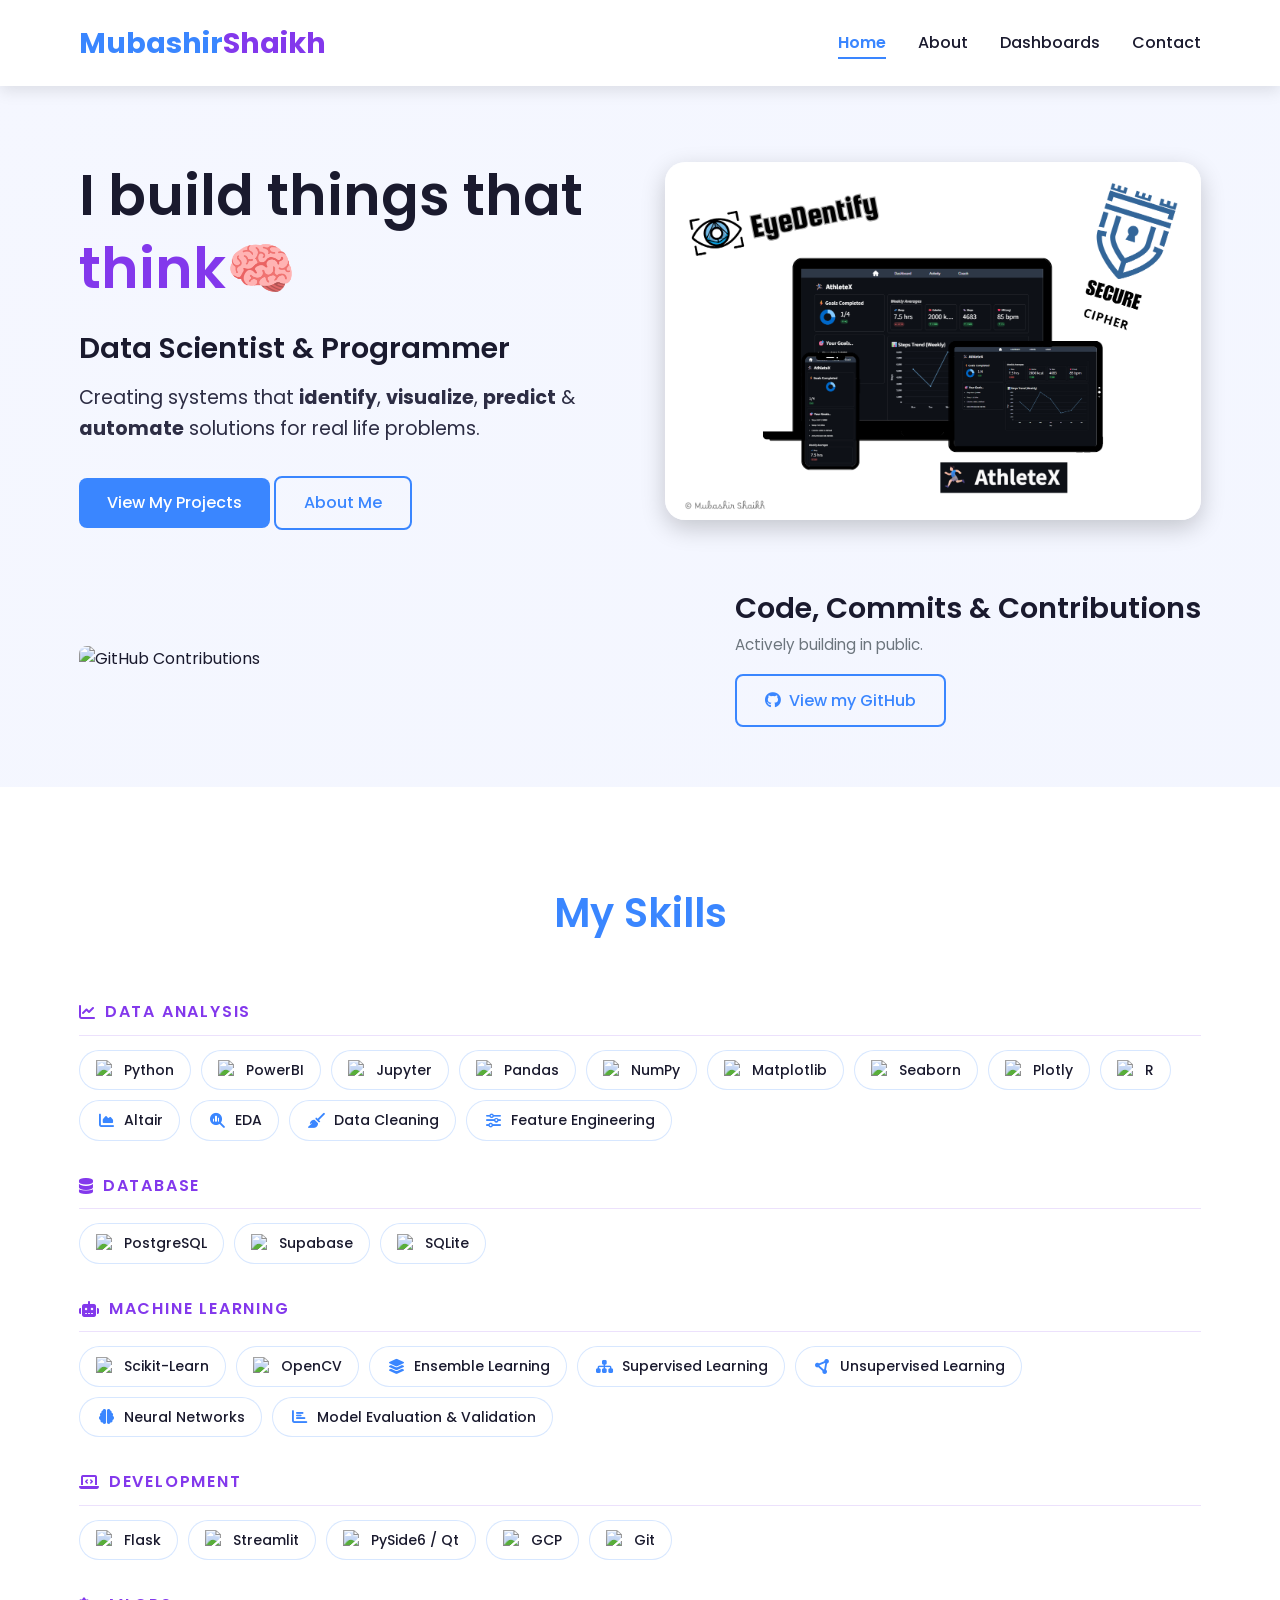
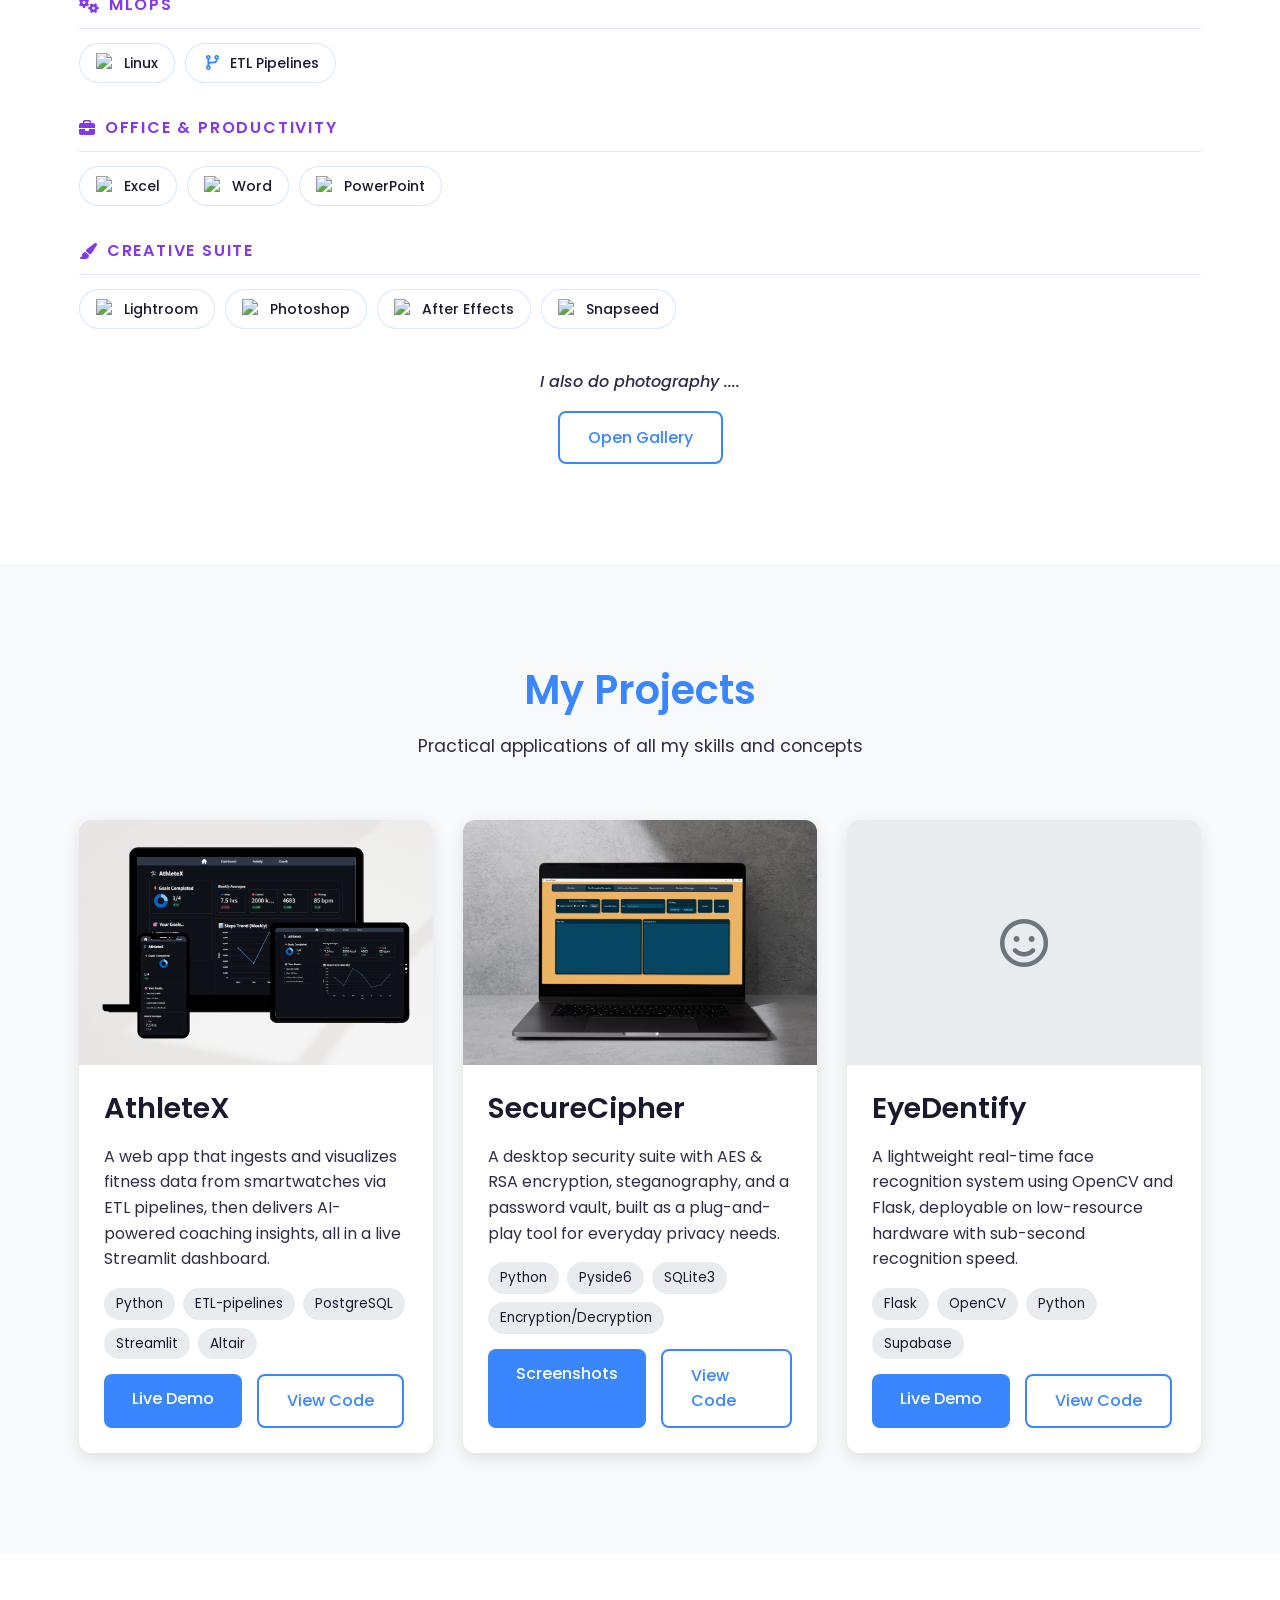
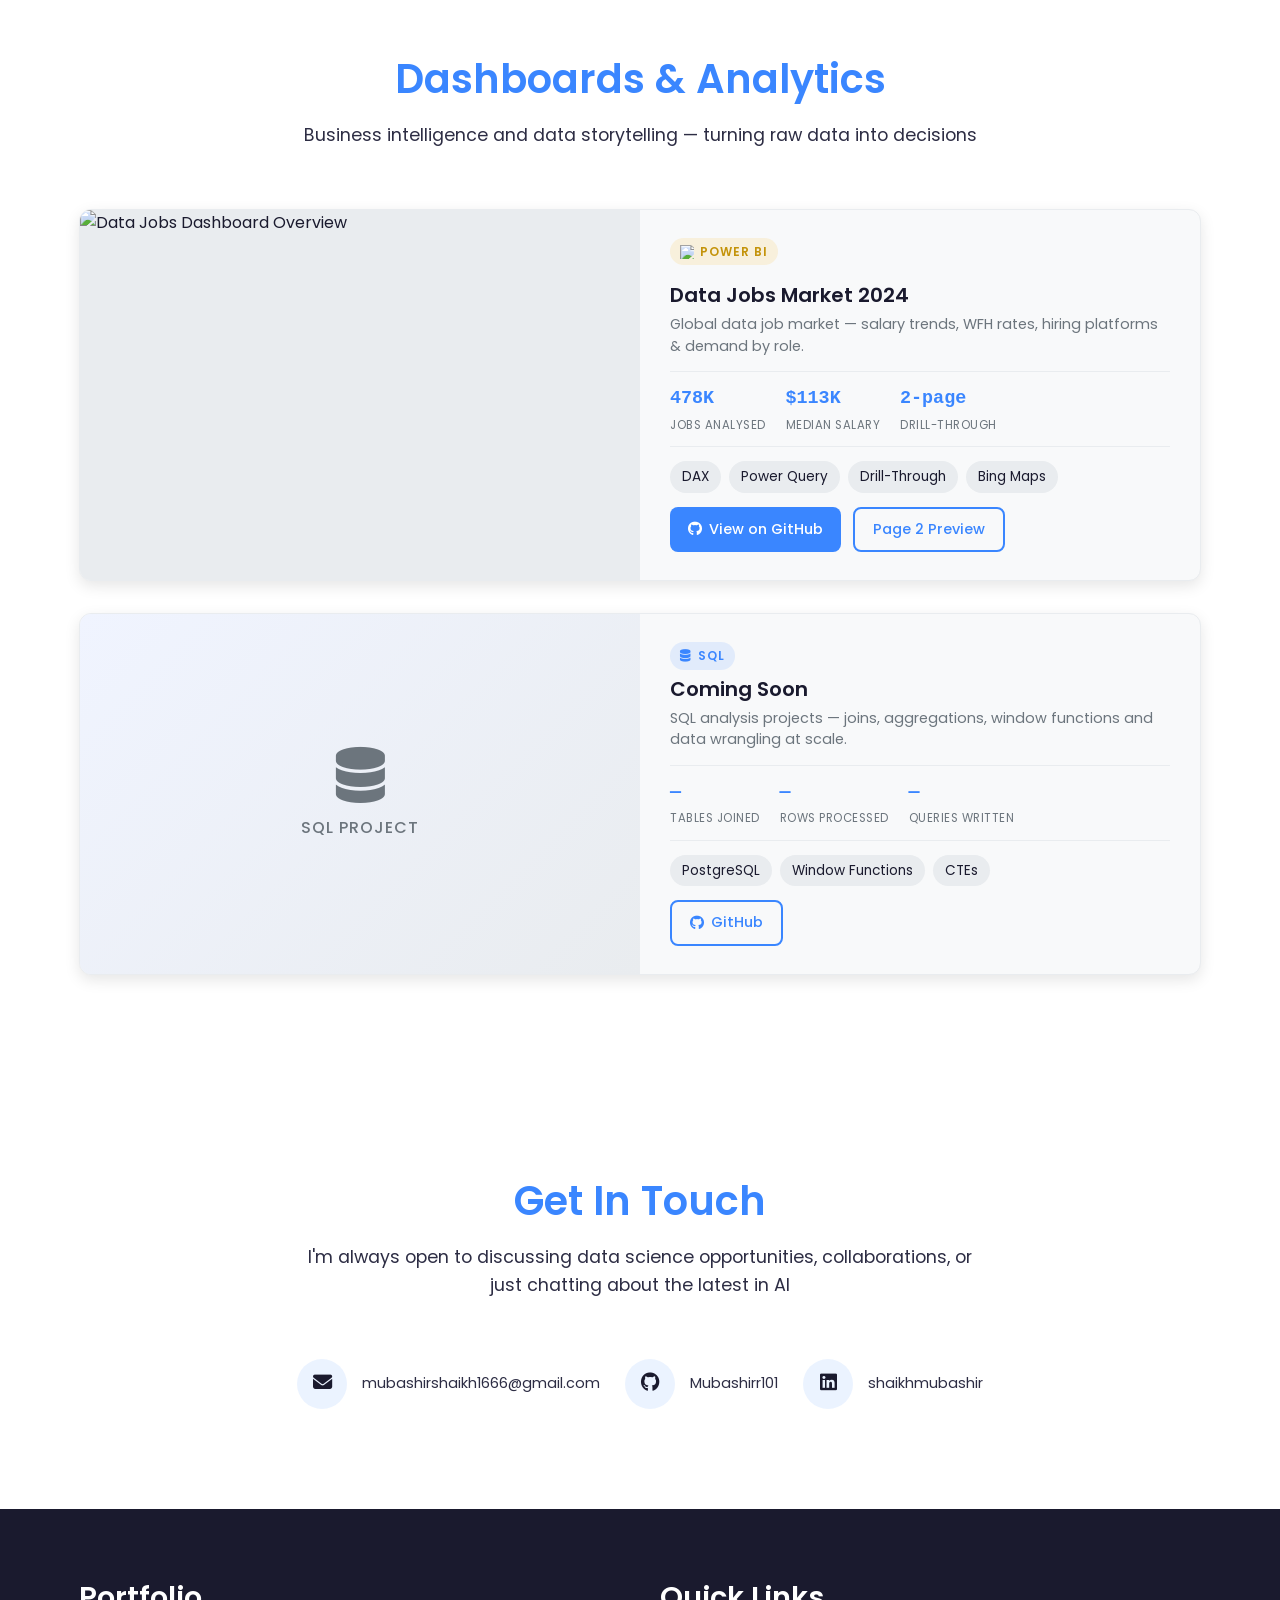
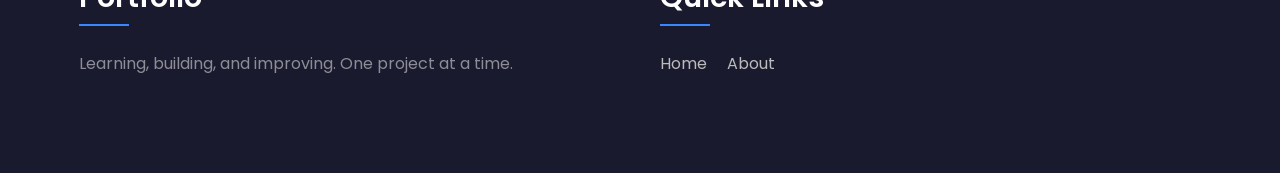
==== commit 57d049b8: "created dashboards & analytics section with responsive design and placeholder for SQL projects" ====
--- a/index.html
+++ b/index.html
@@ -20,6 +20,7 @@
                     <li><a href="about.html">About</a></li>
                     <!-- <li><a href="blog.html">Blog</a></li>
                     <li><a href="resources.html">Resources</a></li> -->
+                    <li><a href="#dashboards">Dashboards</a></li>
                     <li><a href="#contact">Contact</a></li>
                 </ul>
                 <div class="hamburger" id="hamburger">
@@ -243,6 +244,99 @@
         </div>
     </section>
 
+    <!-- Dashboards & Analytics Section -->
+    <section class="dashboards section" id="dashboards">
+        <div class="container">
+            <div class="section-header">
+                <h2>Dashboards & Analytics</h2>
+                <p>Business intelligence and data storytelling — turning raw data into decisions</p>
+            </div>
+            <div class="dashboards-container">
+
+                <!-- Power BI: Data Jobs Dashboard -->
+                <div class="dashboard-card">
+                    <a href="https://github.com/Mubashirr101/PowerBI-practice/tree/main/Dashboards" target="_blank" class="dashboard-img-link">
+                        <div class="dashboard-img">
+                            <img src="https://github.com/Mubashirr101/PowerBI-practice/raw/main/preview-images/Dashboard-1_page-0001.jpg" alt="Data Jobs Dashboard Overview">
+                            <div class="dashboard-img-overlay">
+                                <span><i class="fas fa-expand-alt"></i> View Dashboard</span>
+                            </div>
+                        </div>
+                    </a>
+                    <div class="dashboard-meta">
+                        <div class="dashboard-meta-left">
+                            <span class="dashboard-tool powerbi"><img src="https://raw.githubusercontent.com/microsoft/PowerBI-Icons/main/PNG/Power-BI.png" alt="Power BI"> Power BI</span>
+                            <h3>Data Jobs Market 2024</h3>
+                            <p>Global data job market — salary trends, WFH rates, hiring platforms &amp; demand by role.</p>
+                        </div>
+                        <div class="dashboard-stats">
+                            <div class="dashboard-stat">
+                                <span class="stat-value">478K</span>
+                                <span class="stat-label">Jobs analysed</span>
+                            </div>
+                            <div class="dashboard-stat">
+                                <span class="stat-value">$113K</span>
+                                <span class="stat-label">Median salary</span>
+                            </div>
+                            <div class="dashboard-stat">
+                                <span class="stat-value">2-page</span>
+                                <span class="stat-label">Drill-through</span>
+                            </div>
+                        </div>
+                        <div class="dashboard-tags">
+                            <span class="project-tag">DAX</span>
+                            <span class="project-tag">Power Query</span>
+                            <span class="project-tag">Drill-Through</span>
+                            <span class="project-tag">Bing Maps</span>
+                        </div>
+                        <div class="dashboard-links">
+                            <a href="https://github.com/Mubashirr101/PowerBI-practice/tree/main/Dashboards" class="btn btn-primary" target="_blank"><i class="fab fa-github"></i> View on GitHub</a>
+                            <a href="https://github.com/Mubashirr101/PowerBI-practice/raw/main/preview-images/Dashboard-1_page-0002.jpg" class="btn btn-outline" target="_blank">Page 2 Preview</a>
+                        </div>
+                    </div>
+                </div>
+
+                <!-- Placeholder: SQL Project -->
+                <div class="dashboard-card dashboard-card--sql">
+                    <div class="dashboard-img dashboard-img--placeholder">
+                        <i class="fas fa-database"></i>
+                        <span>SQL Project</span>
+                    </div>
+                    <div class="dashboard-meta">
+                        <div class="dashboard-meta-left">
+                            <span class="dashboard-tool sql"><i class="fas fa-database"></i> SQL</span>
+                            <h3>Coming Soon</h3>
+                            <p>SQL analysis projects — joins, aggregations, window functions and data wrangling at scale.</p>
+                        </div>
+                        <div class="dashboard-stats">
+                            <div class="dashboard-stat">
+                                <span class="stat-value">—</span>
+                                <span class="stat-label">Tables joined</span>
+                            </div>
+                            <div class="dashboard-stat">
+                                <span class="stat-value">—</span>
+                                <span class="stat-label">Rows processed</span>
+                            </div>
+                            <div class="dashboard-stat">
+                                <span class="stat-value">—</span>
+                                <span class="stat-label">Queries written</span>
+                            </div>
+                        </div>
+                        <div class="dashboard-tags">
+                            <span class="project-tag">PostgreSQL</span>
+                            <span class="project-tag">Window Functions</span>
+                            <span class="project-tag">CTEs</span>
+                        </div>
+                        <div class="dashboard-links">
+                            <a href="https://github.com/Mubashirr101" class="btn btn-outline" target="_blank"><i class="fab fa-github"></i> GitHub</a>
+                        </div>
+                    </div>
+                </div>
+
+            </div>
+        </div>
+    </section>
+
     <!-- Contact Section -->
     <section class="contact section" id="contact">
         <div class="container">
--- a/assets/css/styles.css
+++ b/assets/css/styles.css
@@ -961,7 +961,237 @@
   }
 }
 
-/* Netlify Form Success Styles */
+/* ── Dashboards & Analytics Section ── */
+.dashboards {
+  background-color: white;
+}
+
+.dashboards-container {
+  display: flex;
+  flex-direction: column;
+  gap: 32px;
+}
+
+.dashboard-card {
+  display: grid;
+  grid-template-columns: 1fr 1fr;
+  background: var(--light);
+  border-radius: var(--border-radius-lg);
+  overflow: hidden;
+  box-shadow: var(--shadow);
+  transition: var(--transition);
+  border: 1px solid var(--gray-light);
+}
+
+.dashboard-card:hover {
+  box-shadow: var(--shadow-dark);
+  transform: translateY(-4px);
+}
+
+/* Image side */
+.dashboard-img-link {
+  display: block;
+  height: 100%;
+}
+
+.dashboard-img {
+  position: relative;
+  height: 100%;
+  min-height: 260px;
+  overflow: hidden;
+  background: var(--gray-light);
+}
+
+.dashboard-img img {
+  width: 100%;
+  height: 100%;
+  object-fit: cover;
+  display: block;
+  transition: transform 0.4s ease;
+}
+
+.dashboard-card:hover .dashboard-img img {
+  transform: scale(1.04);
+}
+
+.dashboard-img-overlay {
+  position: absolute;
+  inset: 0;
+  background: rgba(26, 26, 46, 0.55);
+  display: flex;
+  align-items: center;
+  justify-content: center;
+  opacity: 0;
+  transition: opacity 0.3s ease;
+}
+
+.dashboard-card:hover .dashboard-img-overlay {
+  opacity: 1;
+}
+
+.dashboard-img-overlay span {
+  color: white;
+  font-weight: 600;
+  font-size: 1rem;
+  display: flex;
+  align-items: center;
+  gap: 8px;
+  background: rgba(58, 134, 255, 0.85);
+  padding: 10px 20px;
+  border-radius: 50px;
+}
+
+/* Placeholder image for SQL / future cards */
+.dashboard-img--placeholder {
+  display: flex;
+  flex-direction: column;
+  align-items: center;
+  justify-content: center;
+  gap: 12px;
+  color: var(--gray);
+  font-size: 3.5rem;
+  background: linear-gradient(135deg, #f0f4ff 0%, #e9ecef 100%);
+}
+
+.dashboard-img--placeholder span {
+  font-size: 1rem;
+  font-weight: 500;
+  letter-spacing: 1px;
+  text-transform: uppercase;
+}
+
+/* Meta / text side */
+.dashboard-meta {
+  padding: 28px 30px;
+  display: flex;
+  flex-direction: column;
+  gap: 14px;
+}
+
+.dashboard-meta-left h3 {
+  font-size: 1.25rem;
+  margin-bottom: 6px;
+  color: var(--dark);
+}
+
+.dashboard-meta-left p {
+  font-size: 0.9rem;
+  color: var(--gray);
+  margin-bottom: 0;
+  line-height: 1.5;
+}
+
+/* Tool badge */
+.dashboard-tool {
+  display: inline-flex;
+  align-items: center;
+  gap: 6px;
+  font-size: 0.75rem;
+  font-weight: 600;
+  letter-spacing: 1px;
+  text-transform: uppercase;
+  padding: 4px 10px;
+  border-radius: 20px;
+  margin-bottom: 6px;
+}
+
+.dashboard-tool.powerbi {
+  background: rgba(243, 186, 47, 0.15);
+  color: #c4930a;
+}
+
+.dashboard-tool.powerbi img {
+  width: 14px;
+  height: 14px;
+  object-fit: contain;
+}
+
+.dashboard-tool.sql {
+  background: rgba(58, 134, 255, 0.12);
+  color: var(--primary);
+}
+
+/* Stats row — glanceable numbers */
+.dashboard-stats {
+  display: flex;
+  gap: 20px;
+  padding: 12px 0;
+  border-top: 1px solid var(--gray-light);
+  border-bottom: 1px solid var(--gray-light);
+}
+
+.dashboard-stat {
+  display: flex;
+  flex-direction: column;
+  gap: 2px;
+}
+
+.stat-value {
+  font-size: 1.15rem;
+  font-weight: 700;
+  color: var(--primary);
+  font-family: "Roboto Mono", monospace;
+}
+
+.stat-label {
+  font-size: 0.72rem;
+  color: var(--gray);
+  text-transform: uppercase;
+  letter-spacing: 0.5px;
+}
+
+.dashboard-tags {
+  display: flex;
+  flex-wrap: wrap;
+  gap: 8px;
+}
+
+.dashboard-links {
+  display: flex;
+  gap: 12px;
+  margin-top: auto;
+}
+
+.dashboard-links .btn {
+  font-size: 0.9rem;
+  padding: 9px 18px;
+  display: inline-flex;
+  align-items: center;
+  gap: 7px;
+}
+
+/* Responsive */
+@media (max-width: 900px) {
+  .dashboard-card {
+    grid-template-columns: 1fr;
+  }
+
+  .dashboard-img {
+    min-height: 220px;
+    height: 220px;
+  }
+}
+
+@media (max-width: 576px) {
+  .dashboard-meta {
+    padding: 20px;
+  }
+
+  .dashboard-stats {
+    gap: 14px;
+  }
+
+  .dashboard-links {
+    flex-wrap: wrap;
+  }
+
+  .dashboard-links .btn {
+    flex: 1;
+    justify-content: center;
+  }
+}
+
+
 .form-success {
   background-color: rgba(56, 176, 0, 0.1);
   border: 1px solid var(--success);
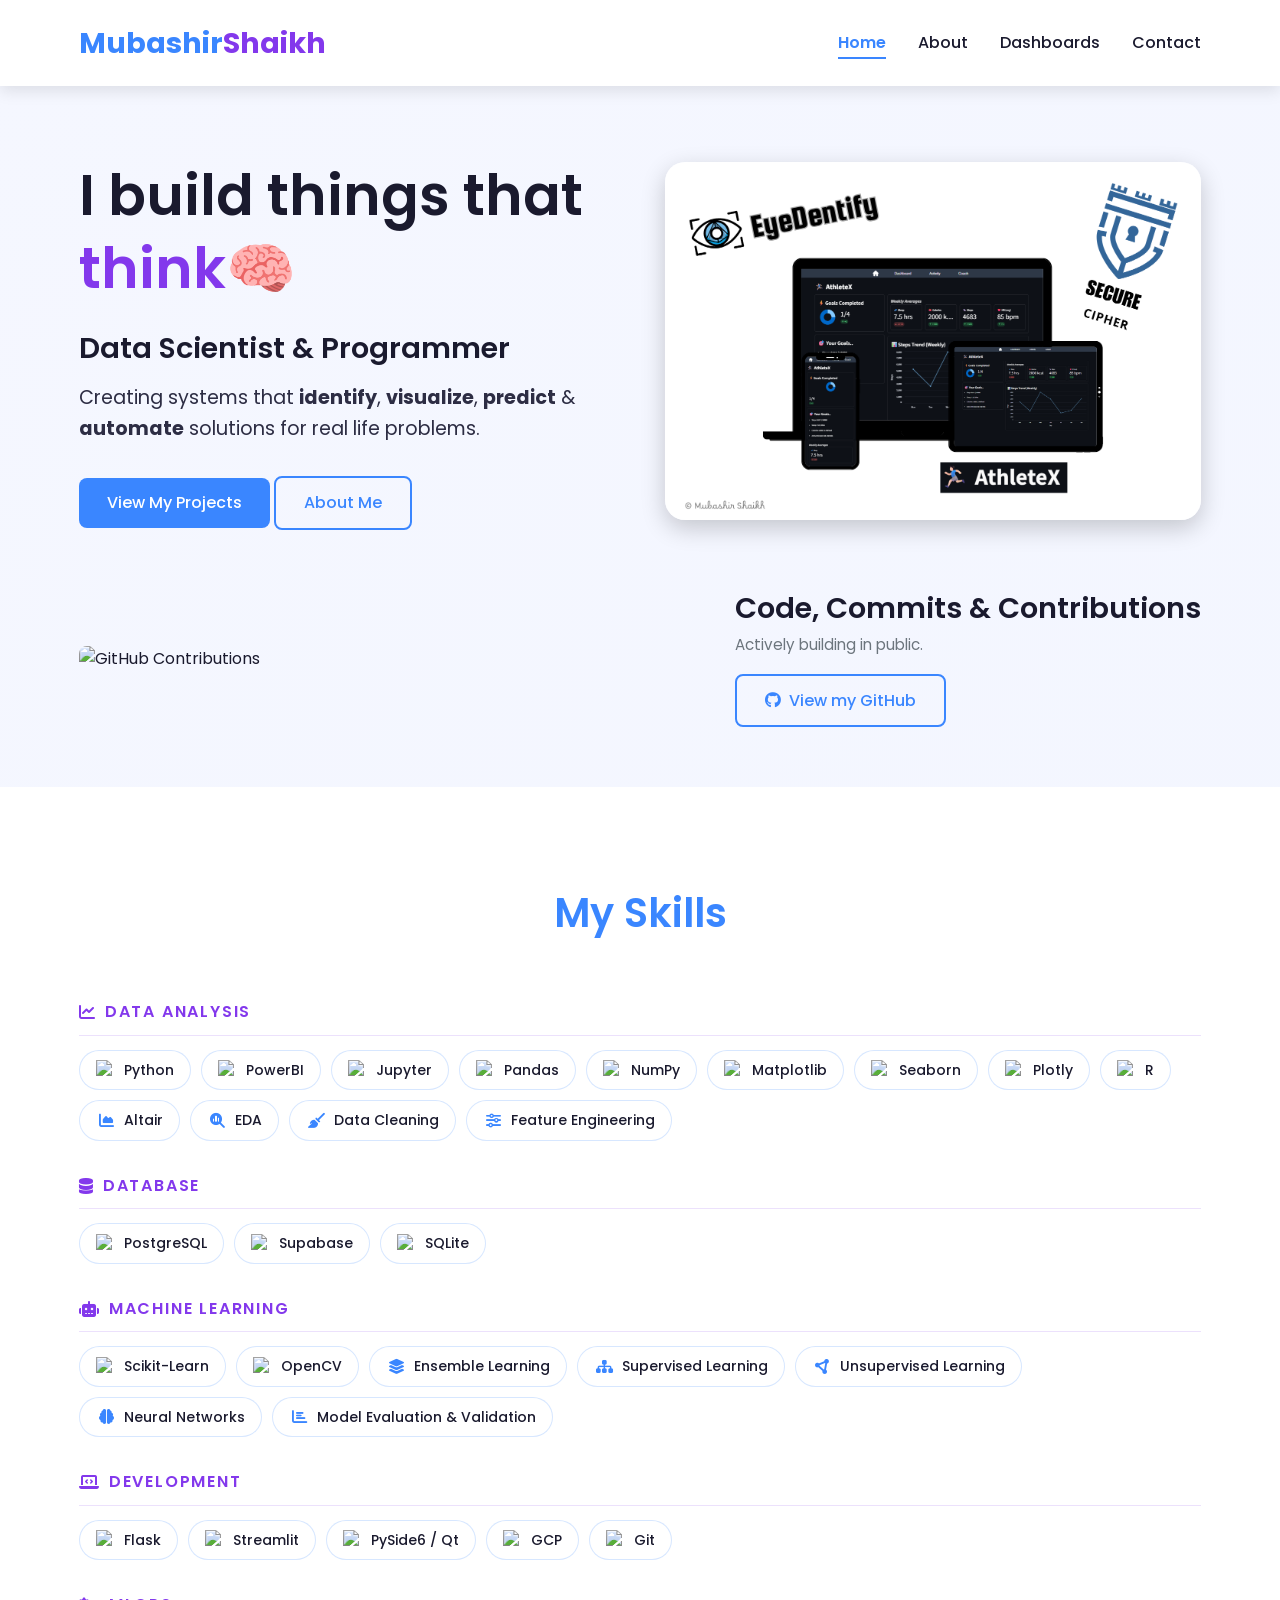
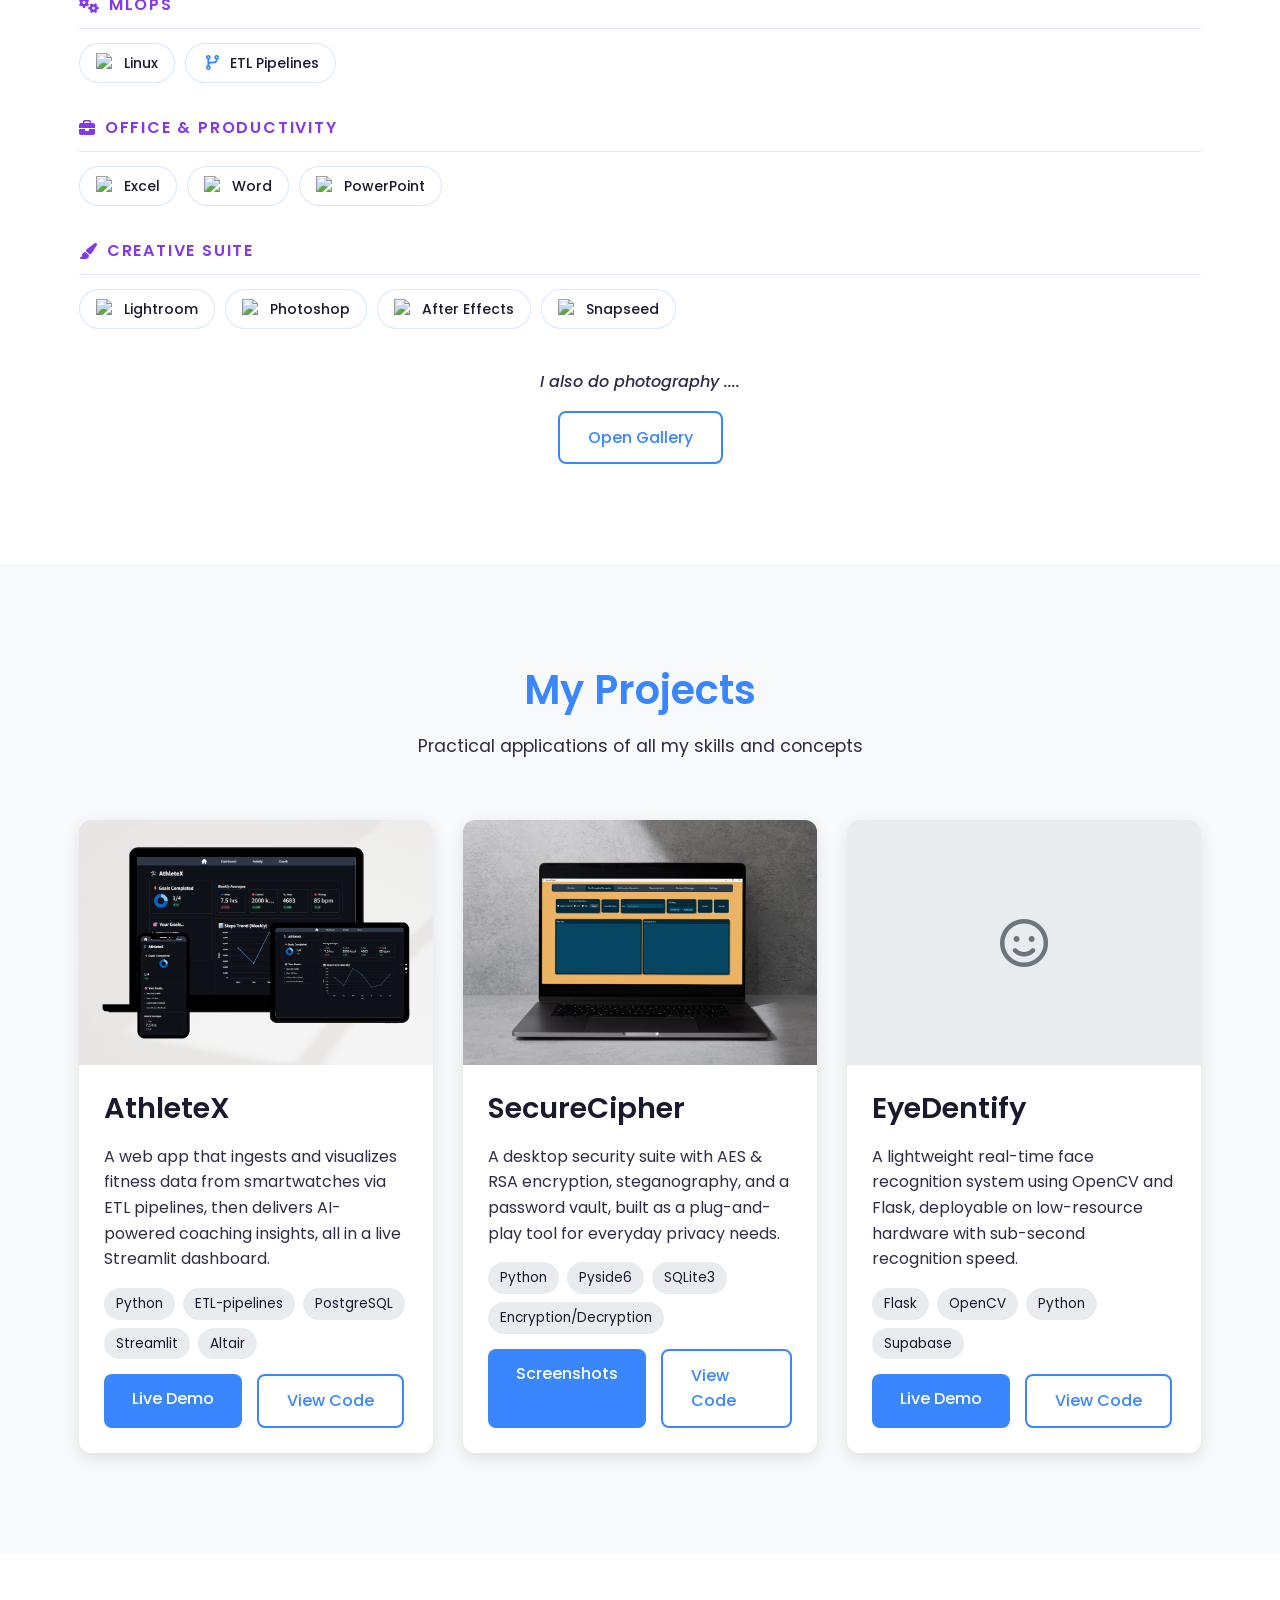
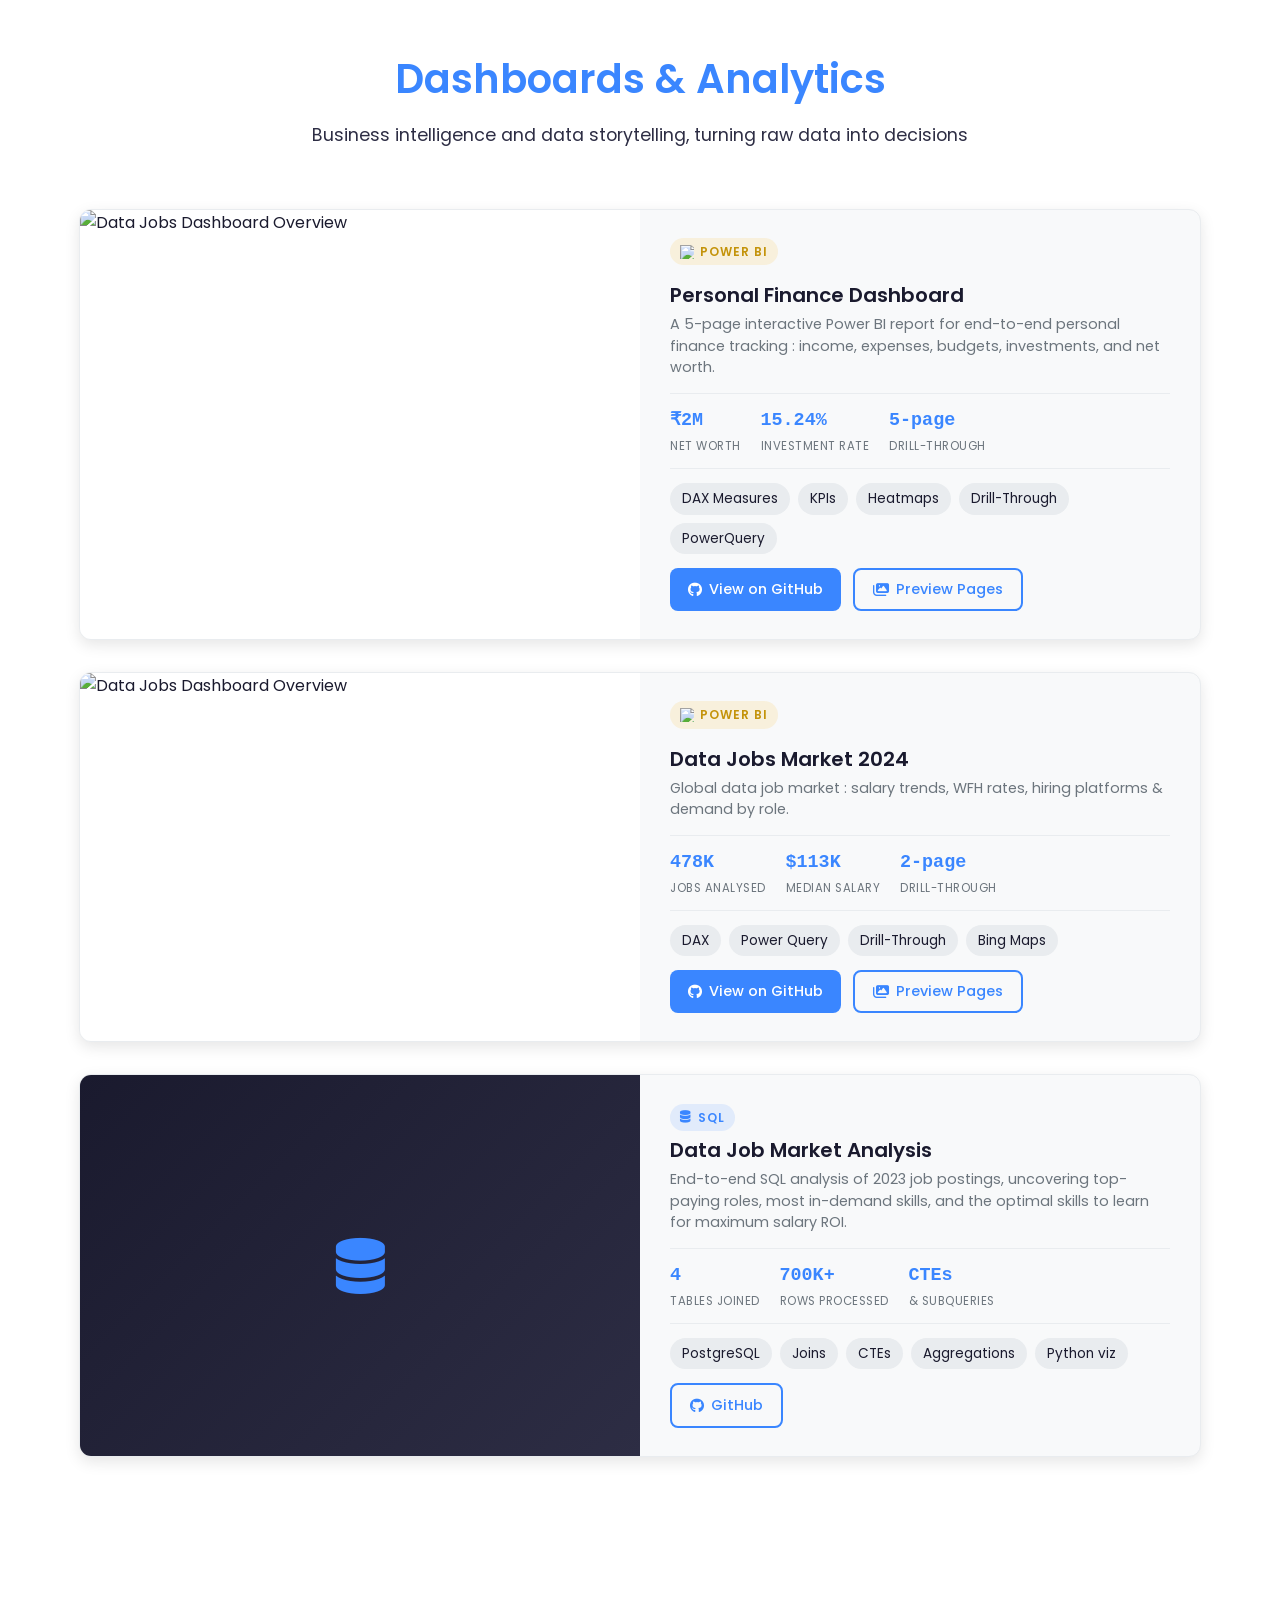
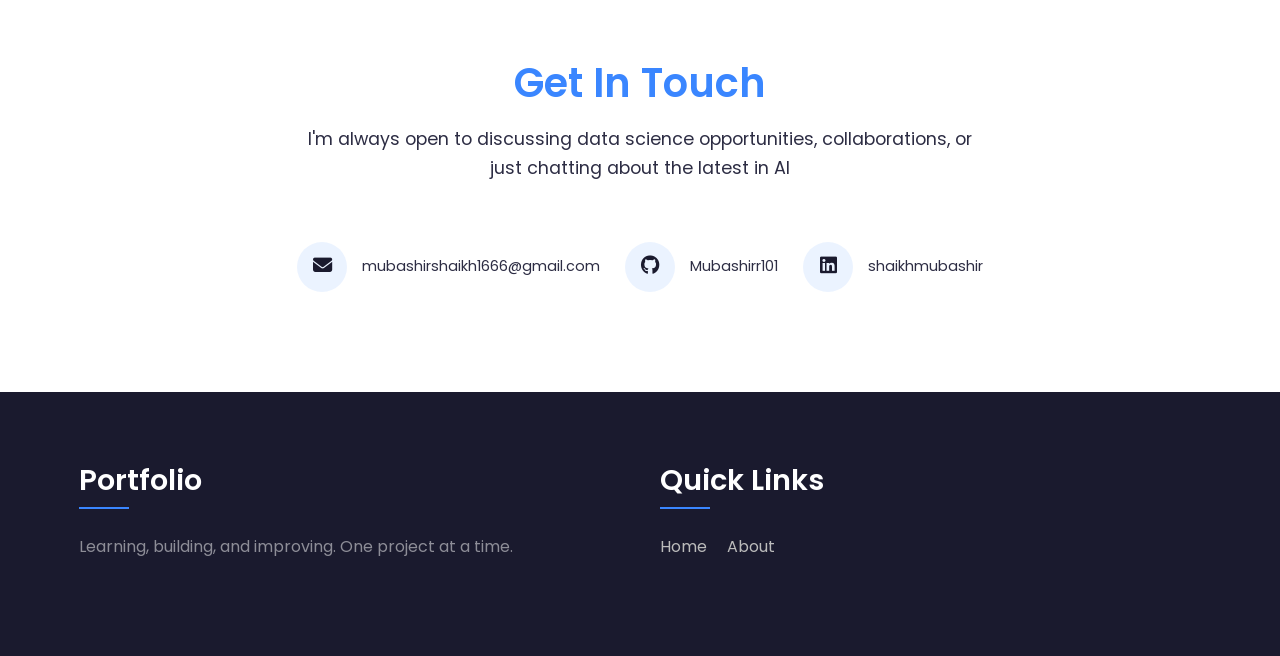
==== commit a4d02e94: "enhance dashboards section with new personal finance tracker and data jobs market analysis; add moda" ====
--- a/index.html
+++ b/index.html
@@ -249,25 +249,59 @@
         <div class="container">
             <div class="section-header">
                 <h2>Dashboards & Analytics</h2>
-                <p>Business intelligence and data storytelling — turning raw data into decisions</p>
+                <p>Business intelligence and data storytelling, turning raw data into decisions</p>
             </div>
             <div class="dashboards-container">
 
-                <!-- Power BI: Data Jobs Dashboard -->
+                <!-- personal finance tracker -->
                 <div class="dashboard-card">
-                    <a href="https://github.com/Mubashirr101/PowerBI-practice/tree/main/Dashboards" target="_blank" class="dashboard-img-link">
+                    <button class="dashboard-img-link" onclick="openModal('modal-1')">
                         <div class="dashboard-img">
-                            <img src="https://github.com/Mubashirr101/PowerBI-practice/raw/main/preview-images/Dashboard-1_page-0001.jpg" alt="Data Jobs Dashboard Overview">
+                            <img src="https://raw.githubusercontent.com/Mubashirr101/Personal-Finance-Dashboard/refs/heads/main/preview-images/personal-finance-tracker_page-0001.jpg" alt="Data Jobs Dashboard Overview">
                             <div class="dashboard-img-overlay">
-                                <span><i class="fas fa-expand-alt"></i> View Dashboard</span>
-                            </div>
-                        </div>
-                    </a>
+                                <span><i class="fas fa-expand-alt"></i> Preview Pages</span>
+                            </div>
+                        </div>
+                    </button>
+                    <div class="dashboard-meta">
+                        <div class="dashboard-meta-left">
+                            <span class="dashboard-tool powerbi"><img src="https://raw.githubusercontent.com/microsoft/PowerBI-Icons/main/PNG/Power-BI.png" alt="Power BI"> Power BI</span>
+                            <h3>Personal Finance Dashboard</h3>
+                            <p>A 5-page interactive Power BI report for end-to-end personal finance tracking : income, expenses, budgets, investments, and net worth.</p>
+                        </div>
+                        <div class="dashboard-stats">
+                            <div class="dashboard-stat"><span class="stat-value">₹2M</span><span class="stat-label">Net Worth</span></div>
+                            <div class="dashboard-stat"><span class="stat-value">15.24%</span><span class="stat-label">Investment rate</span></div>
+                            <div class="dashboard-stat"><span class="stat-value">5-page</span><span class="stat-label">Drill-through</span></div>
+                        </div>
+                        <div class="dashboard-tags">
+                            <span class="project-tag">DAX Measures</span>
+                            <span class="project-tag">KPIs</span>
+                            <span class="project-tag">Heatmaps</span>
+                            <span class="project-tag">Drill-Through</span>
+                            <span class="project-tag">PowerQuery</span>
+                        </div>
+                        <div class="dashboard-links">
+                            <a href="https://github.com/Mubashirr101/Personal-Finance-Dashboard" class="btn btn-primary" target="_blank"><i class="fab fa-github"></i> View on GitHub</a>
+                            <button class="btn btn-outline" onclick="openModal('modal-1')"><i class="fas fa-images"></i> Preview Pages</button>
+                        </div>
+                    </div>
+                </div>
+                <!-- data job 2024 analysis-->
+                <div class="dashboard-card">
+                    <button class="dashboard-img-link" onclick="openModal('modal-2')">
+                        <div class="dashboard-img">
+                            <img src="https://raw.githubusercontent.com/Mubashirr101/data-jobs-dashboard/main/preview-images/Dashboard-1_page-0001.jpg" alt="Data Jobs Dashboard Overview">
+                            <div class="dashboard-img-overlay">
+                                <span><i class="fas fa-expand-alt"></i> Preview Pages</span>
+                            </div>
+                        </div>
+                    </button>
                     <div class="dashboard-meta">
                         <div class="dashboard-meta-left">
                             <span class="dashboard-tool powerbi"><img src="https://raw.githubusercontent.com/microsoft/PowerBI-Icons/main/PNG/Power-BI.png" alt="Power BI"> Power BI</span>
                             <h3>Data Jobs Market 2024</h3>
-                            <p>Global data job market — salary trends, WFH rates, hiring platforms &amp; demand by role.</p>
+                            <p>Global data job market : salary trends, WFH rates, hiring platforms &amp; demand by role.</p>
                         </div>
                         <div class="dashboard-stats">
                             <div class="dashboard-stat">
@@ -290,52 +324,120 @@
                             <span class="project-tag">Bing Maps</span>
                         </div>
                         <div class="dashboard-links">
-                            <a href="https://github.com/Mubashirr101/PowerBI-practice/tree/main/Dashboards" class="btn btn-primary" target="_blank"><i class="fab fa-github"></i> View on GitHub</a>
-                            <a href="https://github.com/Mubashirr101/PowerBI-practice/raw/main/preview-images/Dashboard-1_page-0002.jpg" class="btn btn-outline" target="_blank">Page 2 Preview</a>
-                        </div>
-                    </div>
-                </div>
-
-                <!-- Placeholder: SQL Project -->
-                <div class="dashboard-card dashboard-card--sql">
-                    <div class="dashboard-img dashboard-img--placeholder">
-                        <i class="fas fa-database"></i>
-                        <span>SQL Project</span>
-                    </div>
-                    <div class="dashboard-meta">
-                        <div class="dashboard-meta-left">
-                            <span class="dashboard-tool sql"><i class="fas fa-database"></i> SQL</span>
-                            <h3>Coming Soon</h3>
-                            <p>SQL analysis projects — joins, aggregations, window functions and data wrangling at scale.</p>
-                        </div>
-                        <div class="dashboard-stats">
-                            <div class="dashboard-stat">
-                                <span class="stat-value">—</span>
-                                <span class="stat-label">Tables joined</span>
-                            </div>
-                            <div class="dashboard-stat">
-                                <span class="stat-value">—</span>
-                                <span class="stat-label">Rows processed</span>
-                            </div>
-                            <div class="dashboard-stat">
-                                <span class="stat-value">—</span>
-                                <span class="stat-label">Queries written</span>
-                            </div>
-                        </div>
-                        <div class="dashboard-tags">
-                            <span class="project-tag">PostgreSQL</span>
-                            <span class="project-tag">Window Functions</span>
-                            <span class="project-tag">CTEs</span>
-                        </div>
-                        <div class="dashboard-links">
-                            <a href="https://github.com/Mubashirr101" class="btn btn-outline" target="_blank"><i class="fab fa-github"></i> GitHub</a>
-                        </div>
-                    </div>
-                </div>
+                            <a href="https://github.com/Mubashirr101/Data-Jobs-Dashboard" class="btn btn-primary" target="_blank"><i class="fab fa-github"></i> View on GitHub</a>
+                            <button class="btn btn-outline" onclick="openModal('modal-2')"><i class="fas fa-images"></i> Preview Pages</button>
+                        </div>
+                    </div>
+                </div>
+
+                
+                   <!-- Placeholder: SQL Project -->
+                    <div class="dashboard-card dashboard-card--sql">
+                            <a href="https://github.com/Mubashirr101/SQL-project" target="_blank" class="dashboard-img-link">
+                                <div class="dashboard-img dashboard-img--placeholder" style="background: linear-gradient(135deg, #1a1a2e 0%, #2d2d44 100%);">
+                                    <i class="fas fa-database" style="color: #3a86ff;"></i>
+                                </div>
+                            </a>
+                        <div class="dashboard-meta">
+                            <div class="dashboard-meta-left">
+                                <span class="dashboard-tool sql"><i class="fas fa-database"></i> SQL</span>
+                                <h3>Data Job Market Analysis</h3>
+                                <p>End-to-end SQL analysis of 2023 job postings, uncovering top-paying roles, most in-demand skills, and the optimal skills to learn for maximum salary ROI.</p>
+                            </div>
+                            <div class="dashboard-stats">
+                                <div class="dashboard-stat">
+                                    <span class="stat-value">4</span>
+                                    <span class="stat-label">Tables joined</span>
+                                </div>
+                                <div class="dashboard-stat">
+                                    <span class="stat-value">700K+</span>
+                                    <span class="stat-label">Rows processed</span>
+                                </div>
+                                <div class="dashboard-stat">
+                                    <span class="stat-value">CTEs</span>
+                                    <span class="stat-label">& SubQueries</span>
+                                </div>
+                            </div>
+                            <div class="dashboard-tags">
+                                <span class="project-tag">PostgreSQL</span>
+                                <span class="project-tag">Joins</span>
+                                <span class="project-tag">CTEs</span>
+                                <span class="project-tag">Aggregations</span>
+                                <span class="project-tag">Python viz</span>
+                                
+                            </div>
+                            <div class="dashboard-links">
+                                <a href="https://github.com/Mubashirr101/SQL-project" class="btn btn-outline" target="_blank"><i class="fab fa-github"></i> GitHub</a>
+                            </div>
+                        </div>
+                    </div>
 
             </div>
         </div>
     </section>
+
+    <!-- Modal for Dashboard 1 -->
+    <div id="modal-1" class="db-modal" role="dialog" aria-modal="true">
+        <div class="db-modal-backdrop" onclick="closeModal('modal-1')"></div>
+        <div class="db-modal-box">
+            <div class="db-modal-header">
+                <div class="db-modal-title"><i class="fas fa-chart-bar"></i><span>Personal Finance Dashboard : All Pages</span></div>
+                <button class="db-modal-close" onclick="closeModal('modal-1')">&times;</button>
+            </div>
+            <div class="db-modal-body">
+                <div class="db-modal-page">
+                    <p class="db-page-label"><span>Page 1</span> Home</p>
+                    <img src="https://raw.githubusercontent.com/Mubashirr101/Personal-Finance-Dashboard/refs/heads/main/preview-images/personal-finance-tracker_page-0001.jpg" alt="Page 1">
+                </div>
+                <div class="db-modal-page">
+                    <p class="db-page-label"><span>Page 2</span> Income & Expenses</p>
+                    <img src="https://raw.githubusercontent.com/Mubashirr101/Personal-Finance-Dashboard/refs/heads/main/preview-images/personal-finance-tracker_page-0002.jpg" alt="Page 2">
+                </div>
+                <div class="db-modal-page">
+                    <p class="db-page-label"><span>Page 3</span> Monthly Budget</p>
+                    <img src="https://raw.githubusercontent.com/Mubashirr101/Personal-Finance-Dashboard/refs/heads/main/preview-images/personal-finance-tracker_page-0003.jpg" alt="Page 3">
+                </div>
+                <div class="db-modal-page">
+                    <p class="db-page-label"><span>Page 4</span> Investments</p>
+                    <img src="https://raw.githubusercontent.com/Mubashirr101/Personal-Finance-Dashboard/refs/heads/main/preview-images/personal-finance-tracker_page-0004.jpg" alt="Page 4">
+                </div>
+                <div class="db-modal-page">
+                    <p class="db-page-label"><span>Page 5</span> Net Worth</p>
+                    <img src="https://raw.githubusercontent.com/Mubashirr101/Personal-Finance-Dashboard/refs/heads/main/preview-images/personal-finance-tracker_page-0005.jpg" alt="Page 5">
+                </div>
+            </div>
+            <div class="db-modal-footer">
+                <a href="https://github.com/Mubashirr101/Personal-Finance-Dashboard" class="btn btn-primary" target="_blank"><i class="fab fa-github"></i> Open on GitHub</a>
+                <button class="btn btn-outline" onclick="closeModal('modal-1')">Close</button>
+            </div>
+        </div>
+    </div>
+    <!-- Modal for dashboard 2 -->
+   <div id="modal-2" class="db-modal" role="dialog" aria-modal="true">
+    <div class="db-modal-backdrop" onclick="closeModal('modal-2')"></div>
+        <div class="db-modal-box">
+            <div class="db-modal-header">
+                <div class="db-modal-title"><i class="fas fa-chart-bar"></i><span>Data Jobs Market 2024 — All Pages</span></div>
+                <button class="db-modal-close" onclick="closeModal('modal-2')">&times;</button>
+            </div>
+            <div class="db-modal-body">
+                <div class="db-modal-page">
+                    <p class="db-page-label"><span>Page 1</span> Overview</p>
+                    <img src="https://raw.githubusercontent.com/Mubashirr101/data-jobs-dashboard/main/preview-images/Dashboard-1_page-0001.jpg" alt="Page 1 — Overview" loading="lazy">
+                </div>
+                <div class="db-modal-page">
+                    <p class="db-page-label"><span>Page 2</span> Drill-Through: Data Engineer</p>
+                    <img src="https://raw.githubusercontent.com/Mubashirr101/data-jobs-dashboard/main/preview-images/Dashboard-1_page-0002.jpg" alt="Page 2 — Drill Through" loading="lazy">
+                </div>
+            </div>
+            <div class="db-modal-footer">
+                <a href="https://github.com/Mubashirr101/Data-Jobs-Dashboard" class="btn btn-primary" target="_blank"><i class="fab fa-github"></i> Open on GitHub</a>
+                <button class="btn btn-outline" onclick="closeModal('modal-2')">Close</button>
+            </div>
+        </div>
+    </div>
+
+  
 
     <!-- Contact Section -->
     <section class="contact section" id="contact">
@@ -372,6 +474,7 @@
                 </div>                                
         </div>
     </section>
+
 
     <!-- Footer -->
     <footer>
@@ -398,5 +501,23 @@
 
     <!-- JavaScript -->
     <script src="assets/js/script.js"></script>
+    <!-- Dashboard Modal Script -->
+    <script>
+        function openModal(id) {
+            document.getElementById(id).classList.add('active');
+            document.body.style.overflow = 'hidden';
+        }
+        function closeModal(id) {
+            document.getElementById(id).classList.remove('active');
+            document.body.style.overflow = '';
+        }
+        document.addEventListener('keydown', (e) => {
+            if (e.key === 'Escape') {
+                document.querySelectorAll('.db-modal.active')
+                    .forEach(m => { m.classList.remove('active'); });
+                document.body.style.overflow = '';
+            }
+        });
+    </script>
 </body>
 </html>
--- a/assets/css/styles.css
+++ b/assets/css/styles.css
@@ -997,7 +997,7 @@
 .dashboard-img {
   position: relative;
   height: 100%;
-  min-height: 260px;
+  min-height: 320px;
   overflow: hidden;
   background: var(--gray-light);
 }
@@ -1005,11 +1005,18 @@
 .dashboard-img img {
   width: 100%;
   height: 100%;
-  object-fit: cover;
+  object-fit: contain;
+  background-color: white;
   display: block;
   transition: transform 0.4s ease;
 }
-
+button.dashboard-img-link {
+    all: unset;
+    display: block;
+    cursor: pointer;
+    height: 100%;
+    width: 100%;
+}
 .dashboard-card:hover .dashboard-img img {
   transform: scale(1.04);
 }
@@ -1356,4 +1363,156 @@
   font-size: 0.72rem;
   color: var(--gray);
   margin-top: 2px;
-}+}
+/* ── Dashboard Preview Modal ── */
+.db-modal {
+  display: none;
+  position: fixed;
+  inset: 0;
+  z-index: 2000;
+  align-items: center;
+  justify-content: center;
+  padding: 20px;
+}
+.db-modal-body {
+  display: grid;
+  grid-template-columns: repeat(auto-fill, minmax(420px, 1fr));
+  gap: 16px;
+  padding: 20px 24px;
+  overflow-y: auto;
+}
+.db-modal.active {
+  display: flex;
+}
+
+.db-modal-backdrop {
+  position: absolute;
+  inset: 0;
+  background: rgba(10, 10, 30, 0.75);
+  backdrop-filter: blur(4px);
+  cursor: pointer;
+}
+
+.db-modal-box {
+  position: relative;
+  z-index: 1;
+  background: white;
+  border-radius: var(--border-radius-lg);
+  width: 100%;
+  max-width: 1100px;
+  max-height: 90vh;
+  display: flex;
+  flex-direction: column;
+  box-shadow: 0 25px 60px rgba(0,0,0,0.35);
+  overflow: hidden;
+  animation: modalIn 0.25s ease;
+}
+
+@keyframes modalIn {
+  from { opacity: 0; transform: translateY(20px) scale(0.97); }
+  to   { opacity: 1; transform: translateY(0) scale(1); }
+}
+
+.db-modal-header {
+  display: flex;
+  align-items: center;
+  justify-content: space-between;
+  padding: 18px 24px;
+  border-bottom: 1px solid var(--gray-light);
+  flex-shrink: 0;
+}
+
+.db-modal-title {
+  display: flex;
+  align-items: center;
+  gap: 10px;
+  font-weight: 600;
+  font-size: 1rem;
+  color: var(--dark);
+}
+
+.db-modal-title i {
+  color: var(--primary);
+  font-size: 1.1rem;
+}
+
+.db-modal-close {
+  background: none;
+  border: none;
+  font-size: 1.6rem;
+  line-height: 1;
+  color: var(--gray);
+  cursor: pointer;
+  padding: 0 4px;
+  transition: color 0.2s;
+}
+
+.db-modal-close:hover {
+  color: var(--dark);
+}
+
+.db-modal-body {
+  display: grid;
+  grid-template-columns: 1fr 1fr;
+  gap: 16px;
+  padding: 20px 24px;
+  overflow-y: auto;
+}
+
+.db-modal-page {
+  display: flex;
+  flex-direction: column;
+  gap: 8px;
+}
+
+.db-page-label {
+  font-size: 0.8rem;
+  color: var(--gray);
+  margin: 0;
+  display: flex;
+  align-items: center;
+  gap: 7px;
+}
+
+.db-page-label span {
+  background: var(--primary);
+  color: white;
+  font-size: 0.7rem;
+  font-weight: 600;
+  padding: 2px 8px;
+  border-radius: 20px;
+}
+
+.db-modal-page img {
+  width: 100%;
+  border-radius: var(--border-radius);
+  border: 1px solid var(--gray-light);
+  display: block;
+  transition: transform 0.3s ease;
+  cursor: zoom-in;
+}
+
+.db-modal-page img:hover {
+  transform: scale(1.02);
+  box-shadow: var(--shadow-dark);
+}
+
+.db-modal-footer {
+  display: flex;
+  gap: 12px;
+  padding: 16px 24px;
+  border-top: 1px solid var(--gray-light);
+  flex-shrink: 0;
+}
+
+/* Responsive modal */
+@media (max-width: 700px) {
+  .db-modal-body {
+    grid-template-columns: 1fr;
+  }
+
+  .db-modal-box {
+    max-height: 95vh;
+  }
+}
+
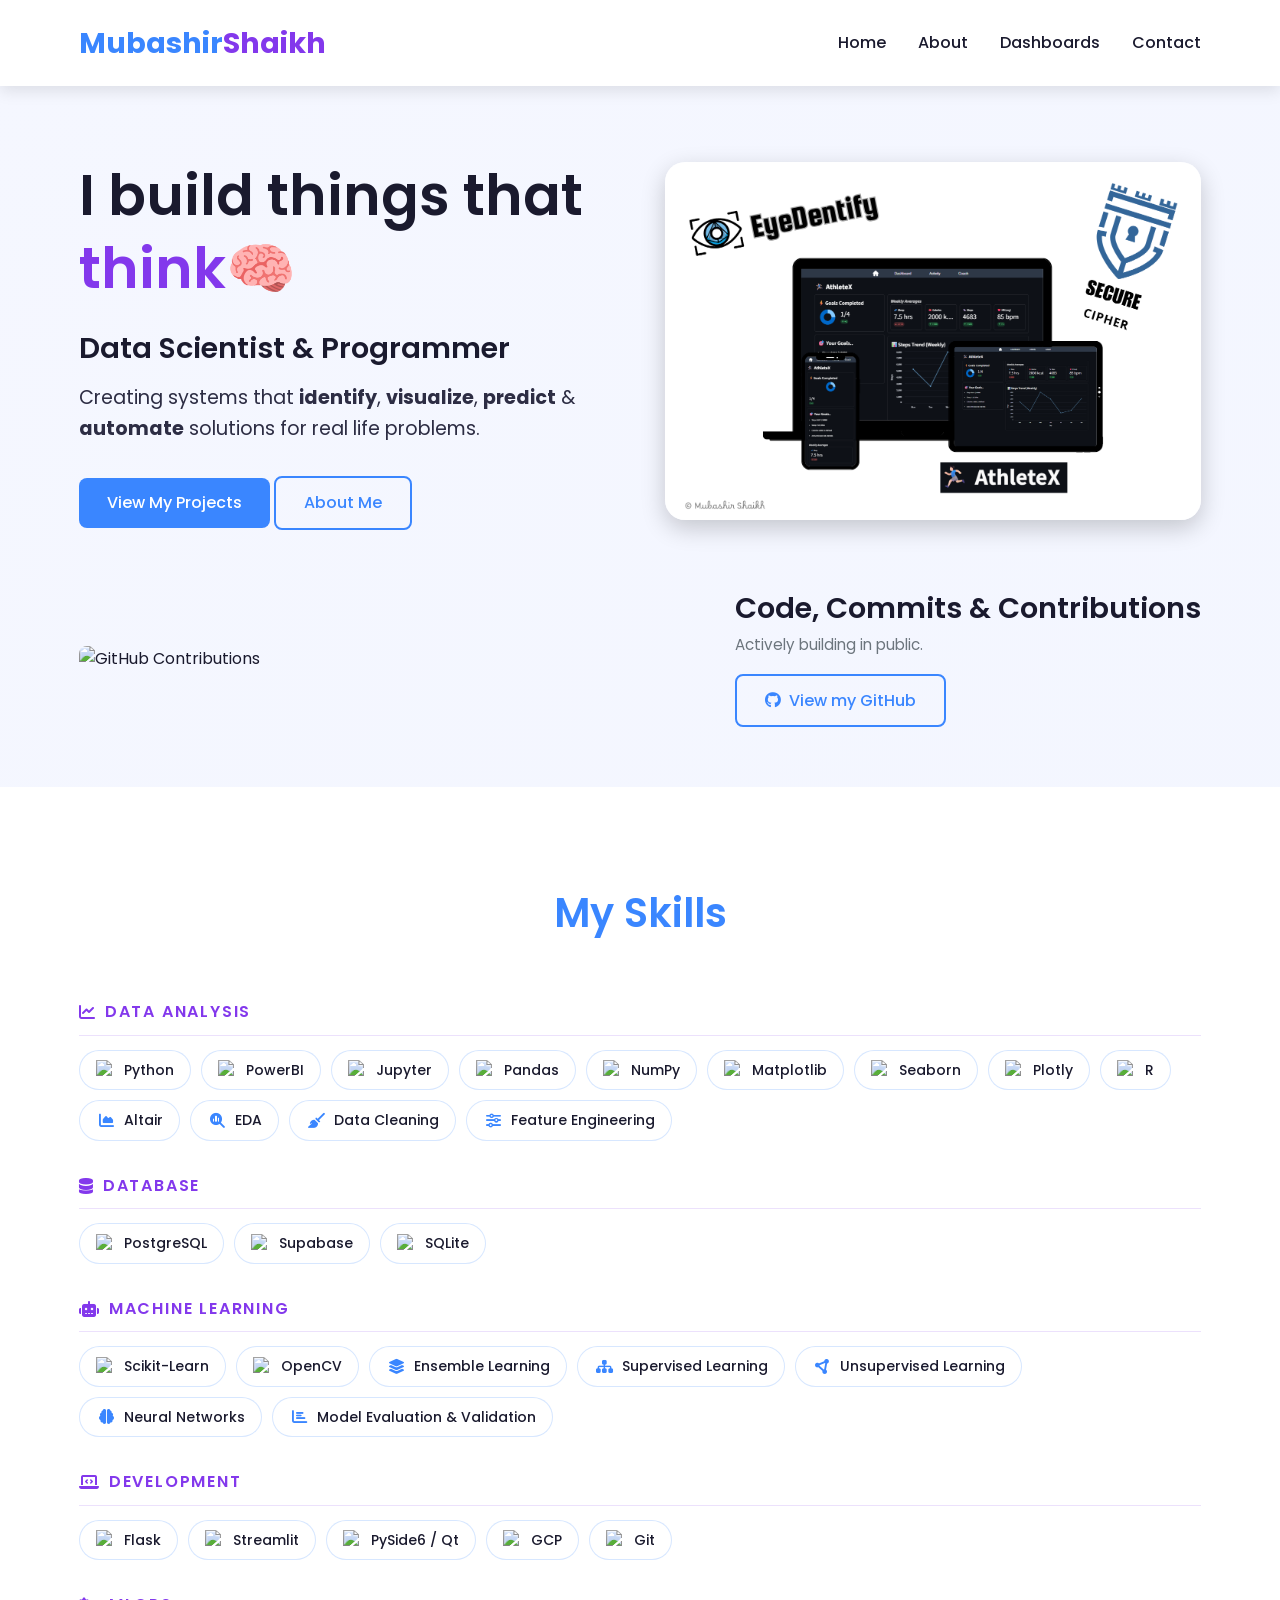
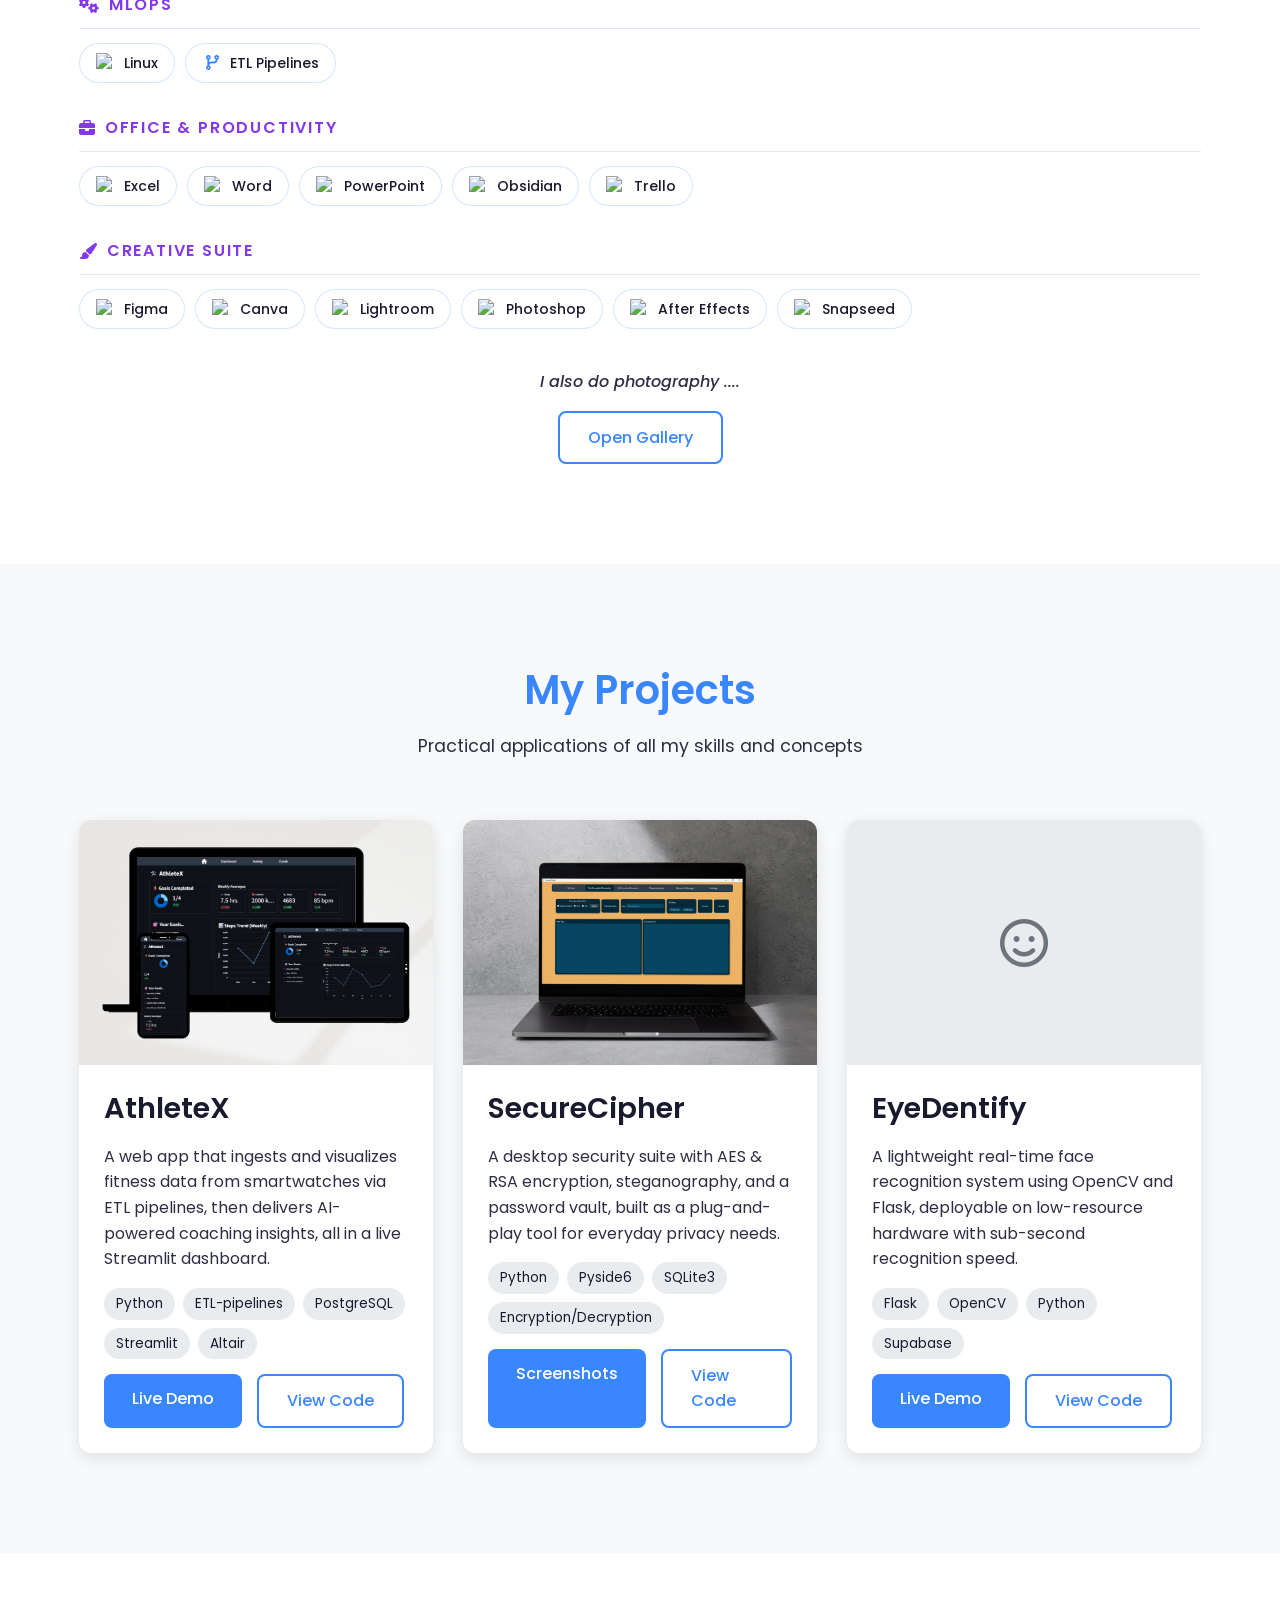
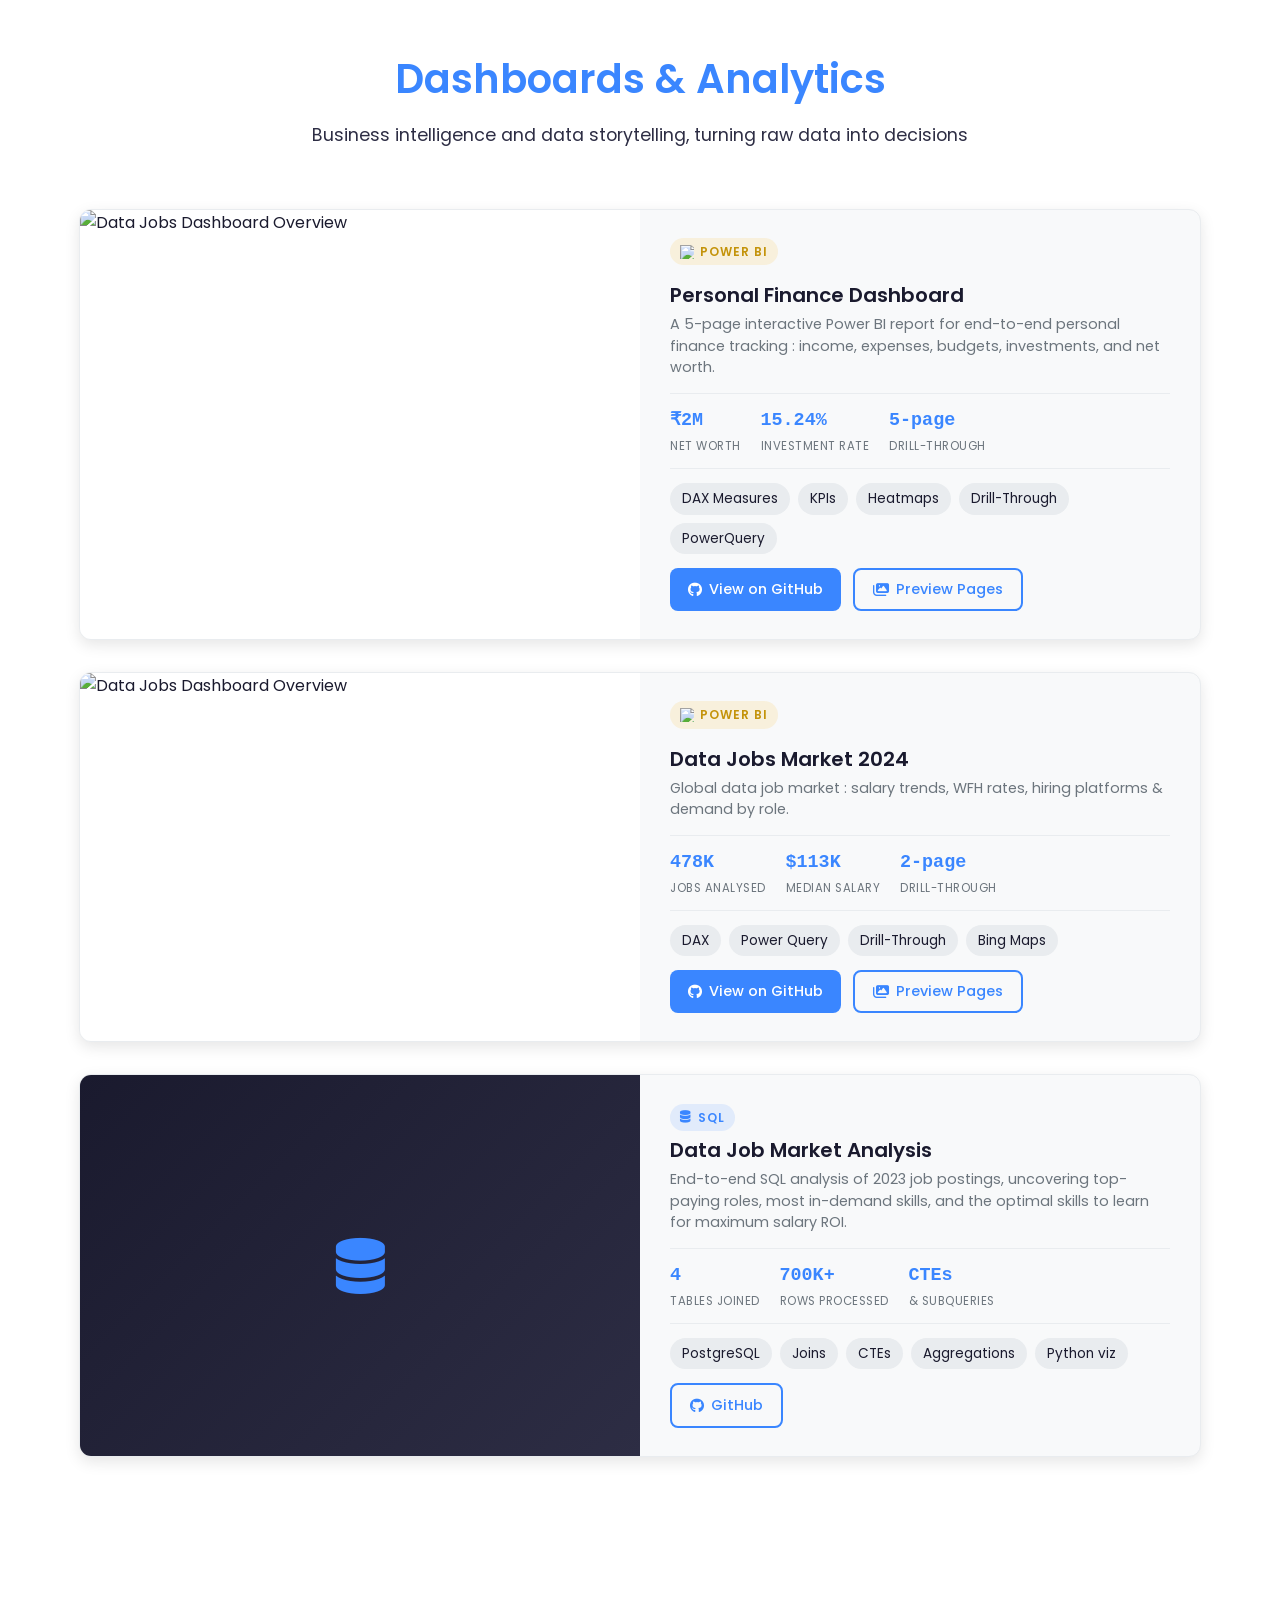
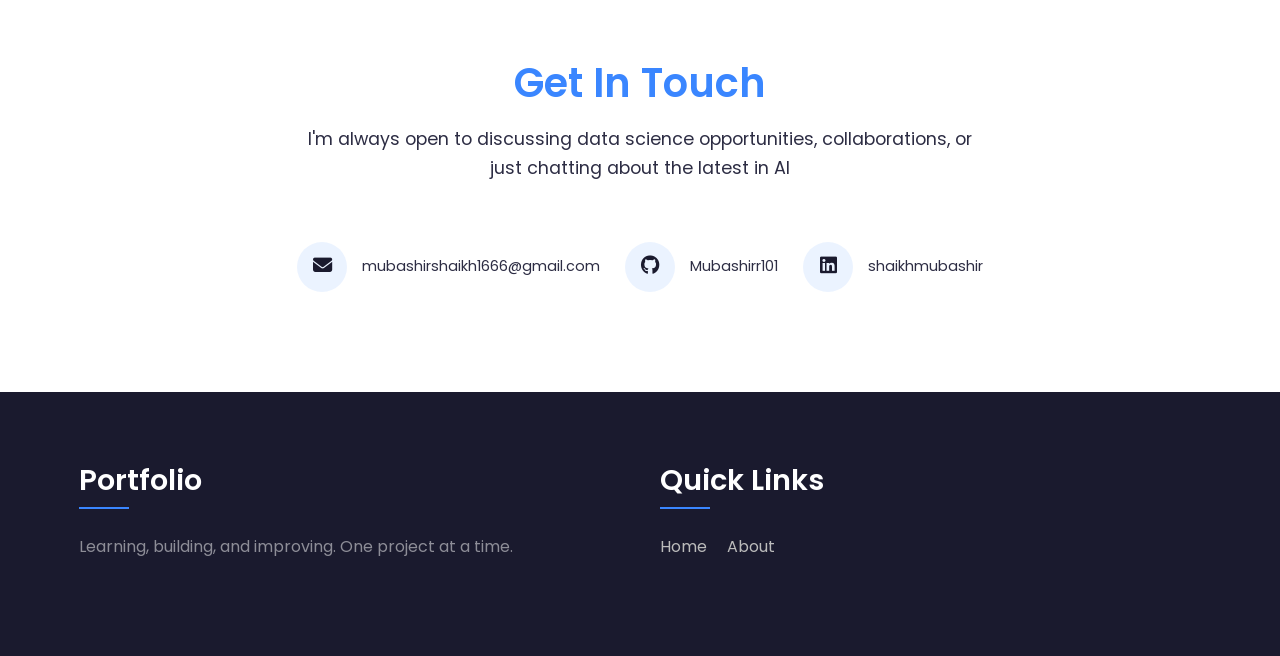
==== commit be451f75: "add success page for message confirmation; include thank you message and navigation link" ====
--- a/index.html
+++ b/index.html
@@ -16,7 +16,7 @@
             <nav class="navbar">
                 <a href="index.html" class="logo">Mubashir<span>Shaikh</span></a>
                 <ul class="nav-links" id="navLinks">
-                    <li><a href="index.html" class="active">Home</a></li>
+                    <li><a href="index.html#home" class="active">Home</a></li>
                     <li><a href="about.html">About</a></li>
                     <!-- <li><a href="blog.html">Blog</a></li>
                     <li><a href="resources.html">Resources</a></li> -->
@@ -151,15 +151,21 @@
                     <div class="skill-chip"><img src="https://img.icons8.com/color/48/microsoft-excel-2019.png" alt="Excel"><span>Excel</span></div>
                     <div class="skill-chip"><img src="https://img.icons8.com/color/48/microsoft-word-2019.png" alt="Word"><span>Word</span></div>
                     <div class="skill-chip"><img src="https://img.icons8.com/color/48/microsoft-powerpoint-2019.png" alt="PowerPoint"><span>PowerPoint</span></div>
+                    <div class="skill-chip"><img src="https://cdn.jsdelivr.net/gh/homarr-labs/dashboard-icons/png/obsidian.png" alt="Obsidian"><span>Obsidian</span></div>
+                    <div class="skill-chip"><img src="https://api.iconify.design/logos/trello.svg" alt="Trello"><span>Trello</span></div>
+
                 </div>
             </div>
             <div class="skill-group">
                 <div class="skill-group-header"><i class="fas fa-paintbrush"></i><span>Creative Suite</span></div>
                     <div class="skill-chips">
+                        <div class="skill-chip"><img src="https://cdn.jsdelivr.net/gh/homarr-labs/dashboard-icons/png/figma.png" alt="Figma"><span>Figma</span></div>
+                        <div class="skill-chip"><img src="https://img.icons8.com/?size=100&id=EZQdGLNeo7JI&format=png&color=000000" alt="Canva"><span>Canva</span></div>
                         <div class="skill-chip"><img src="https://cdn.jsdelivr.net/gh/gilbarbara/logos@latest/logos/adobe-lightroom.svg" alt="Lightroom"><span>Lightroom</span></div>                        
                         <div class="skill-chip"><img src="https://cdn.jsdelivr.net/gh/gilbarbara/logos@latest/logos/adobe-photoshop.svg" alt="Photoshop"><span>Photoshop</span></div>
                         <div class="skill-chip"><img src="https://cdn.jsdelivr.net/gh/gilbarbara/logos@latest/logos/adobe-after-effects.svg" alt="After Effects"><span>After Effects</span></div>
                         <div class="skill-chip"><img src="https://img.icons8.com/?size=100&id=dqlXCvQrhIDX&format=png&color=000000" alt="Snapseed"><span>Snapseed</span></div>
+                       
                     </div>
                 </div>
             </div>
@@ -426,7 +432,7 @@
                     <img src="https://raw.githubusercontent.com/Mubashirr101/data-jobs-dashboard/main/preview-images/Dashboard-1_page-0001.jpg" alt="Page 1 — Overview" loading="lazy">
                 </div>
                 <div class="db-modal-page">
-                    <p class="db-page-label"><span>Page 2</span> Drill-Through: Data Engineer</p>
+                    <p class="db-page-label"><span>Page 2</span> Drill-Through Page</p>
                     <img src="https://raw.githubusercontent.com/Mubashirr101/data-jobs-dashboard/main/preview-images/Dashboard-1_page-0002.jpg" alt="Page 2 — Drill Through" loading="lazy">
                 </div>
             </div>
@@ -500,24 +506,6 @@
     </footer>
 
     <!-- JavaScript -->
-    <script src="assets/js/script.js"></script>
-    <!-- Dashboard Modal Script -->
-    <script>
-        function openModal(id) {
-            document.getElementById(id).classList.add('active');
-            document.body.style.overflow = 'hidden';
-        }
-        function closeModal(id) {
-            document.getElementById(id).classList.remove('active');
-            document.body.style.overflow = '';
-        }
-        document.addEventListener('keydown', (e) => {
-            if (e.key === 'Escape') {
-                document.querySelectorAll('.db-modal.active')
-                    .forEach(m => { m.classList.remove('active'); });
-                document.body.style.overflow = '';
-            }
-        });
-    </script>
+    <script src="assets/js/script.js"></script>   
 </body>
 </html>
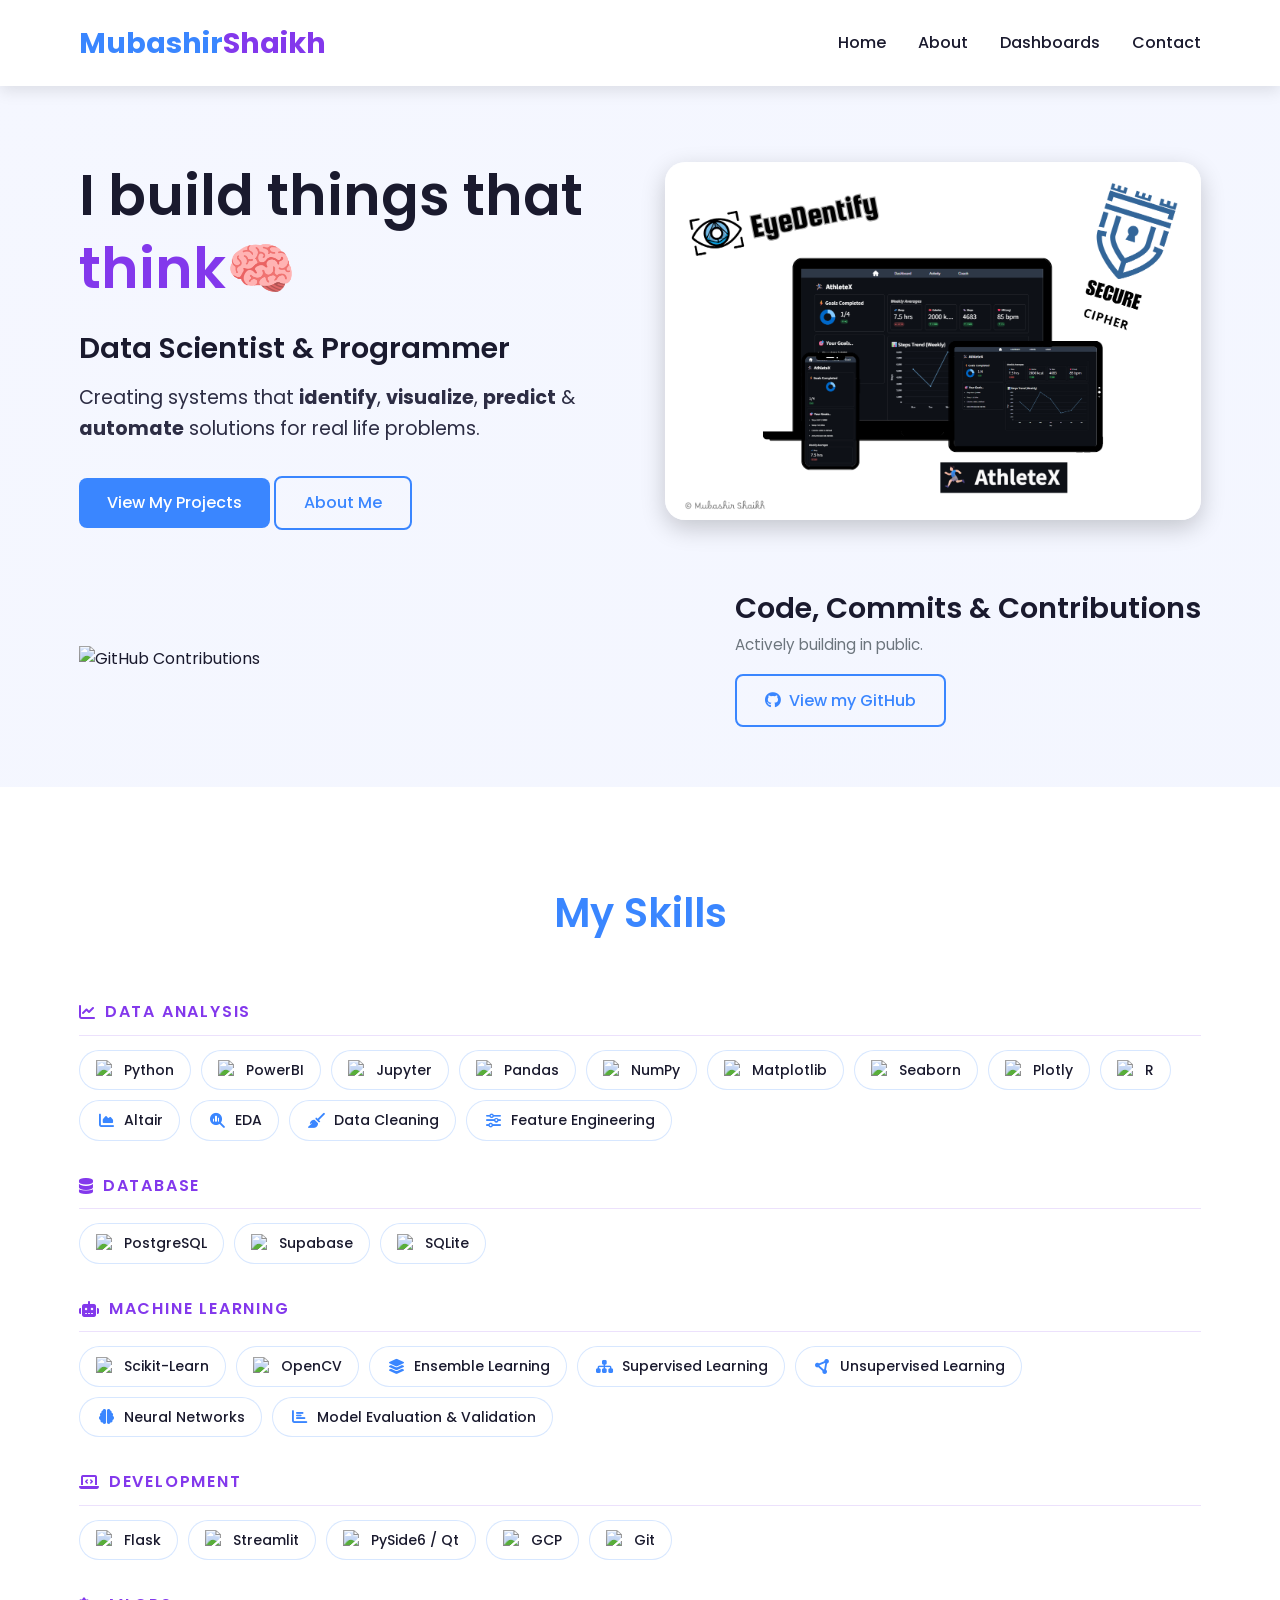
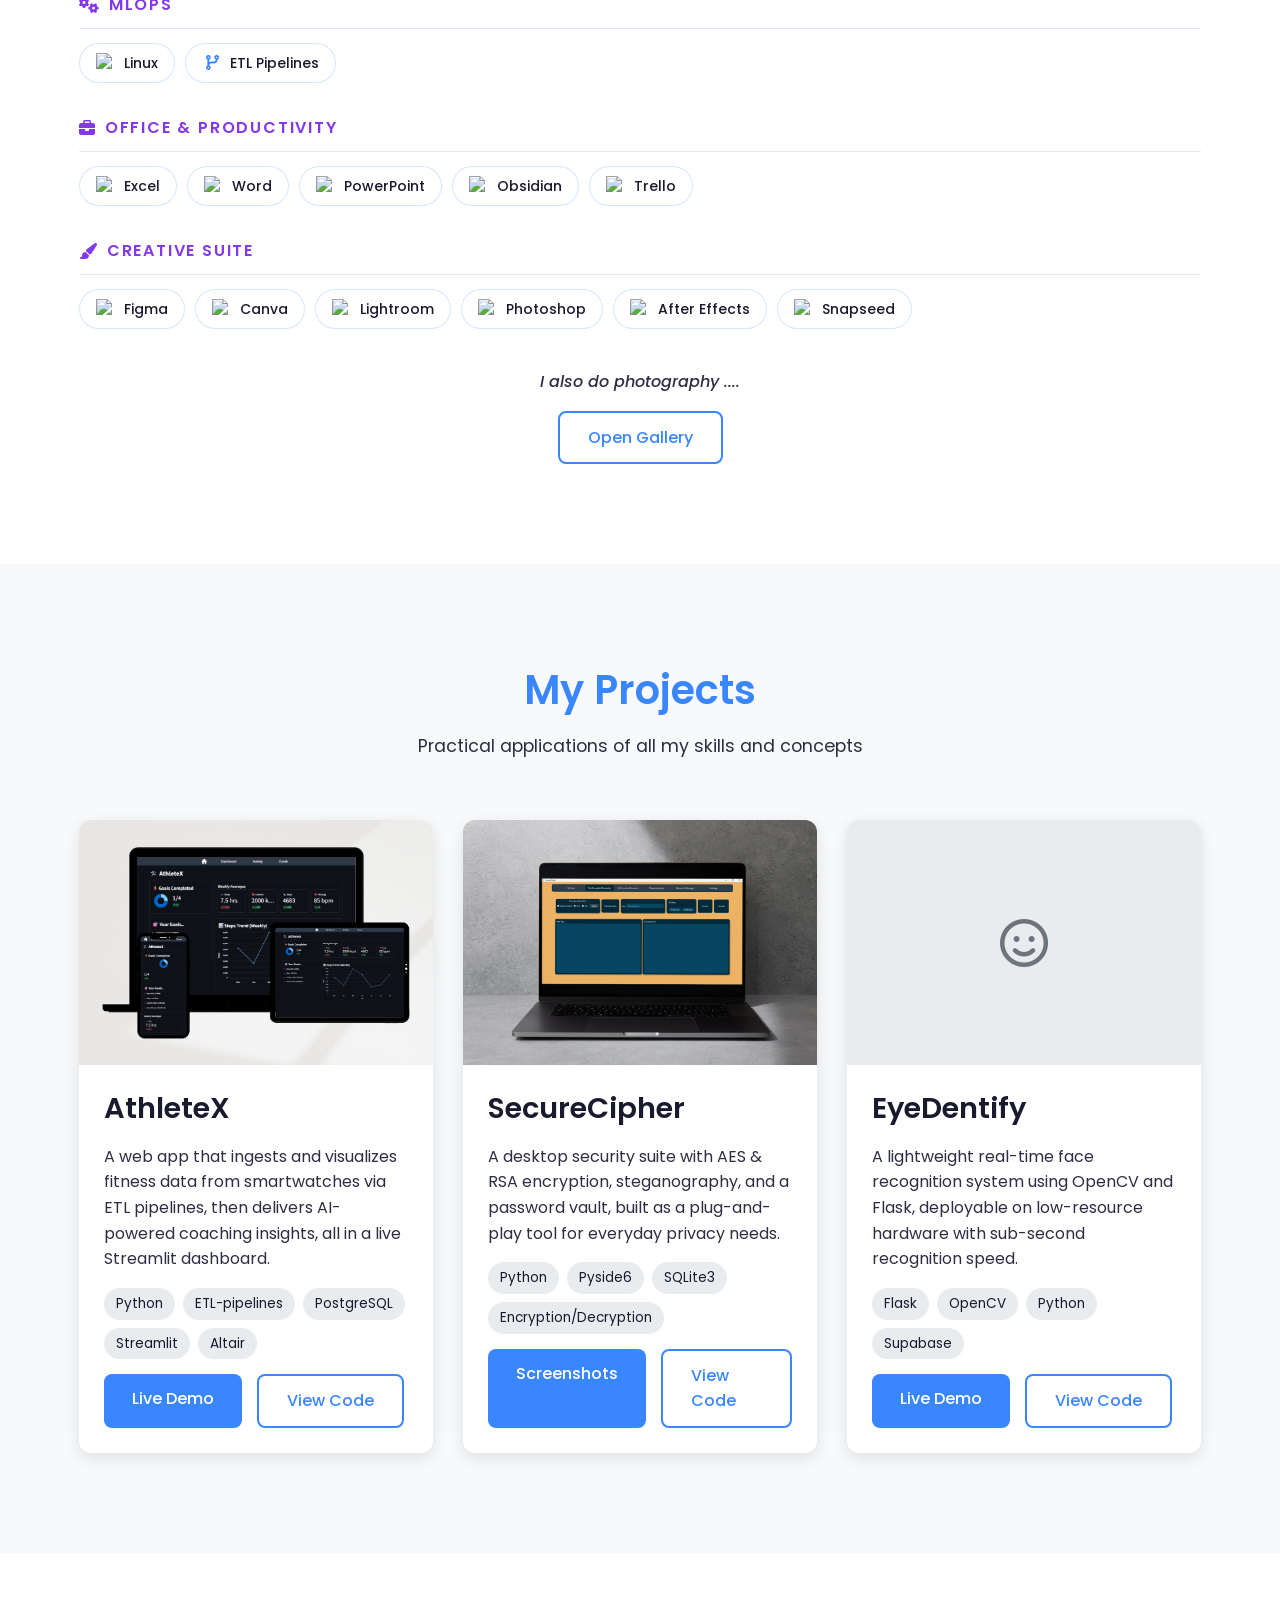
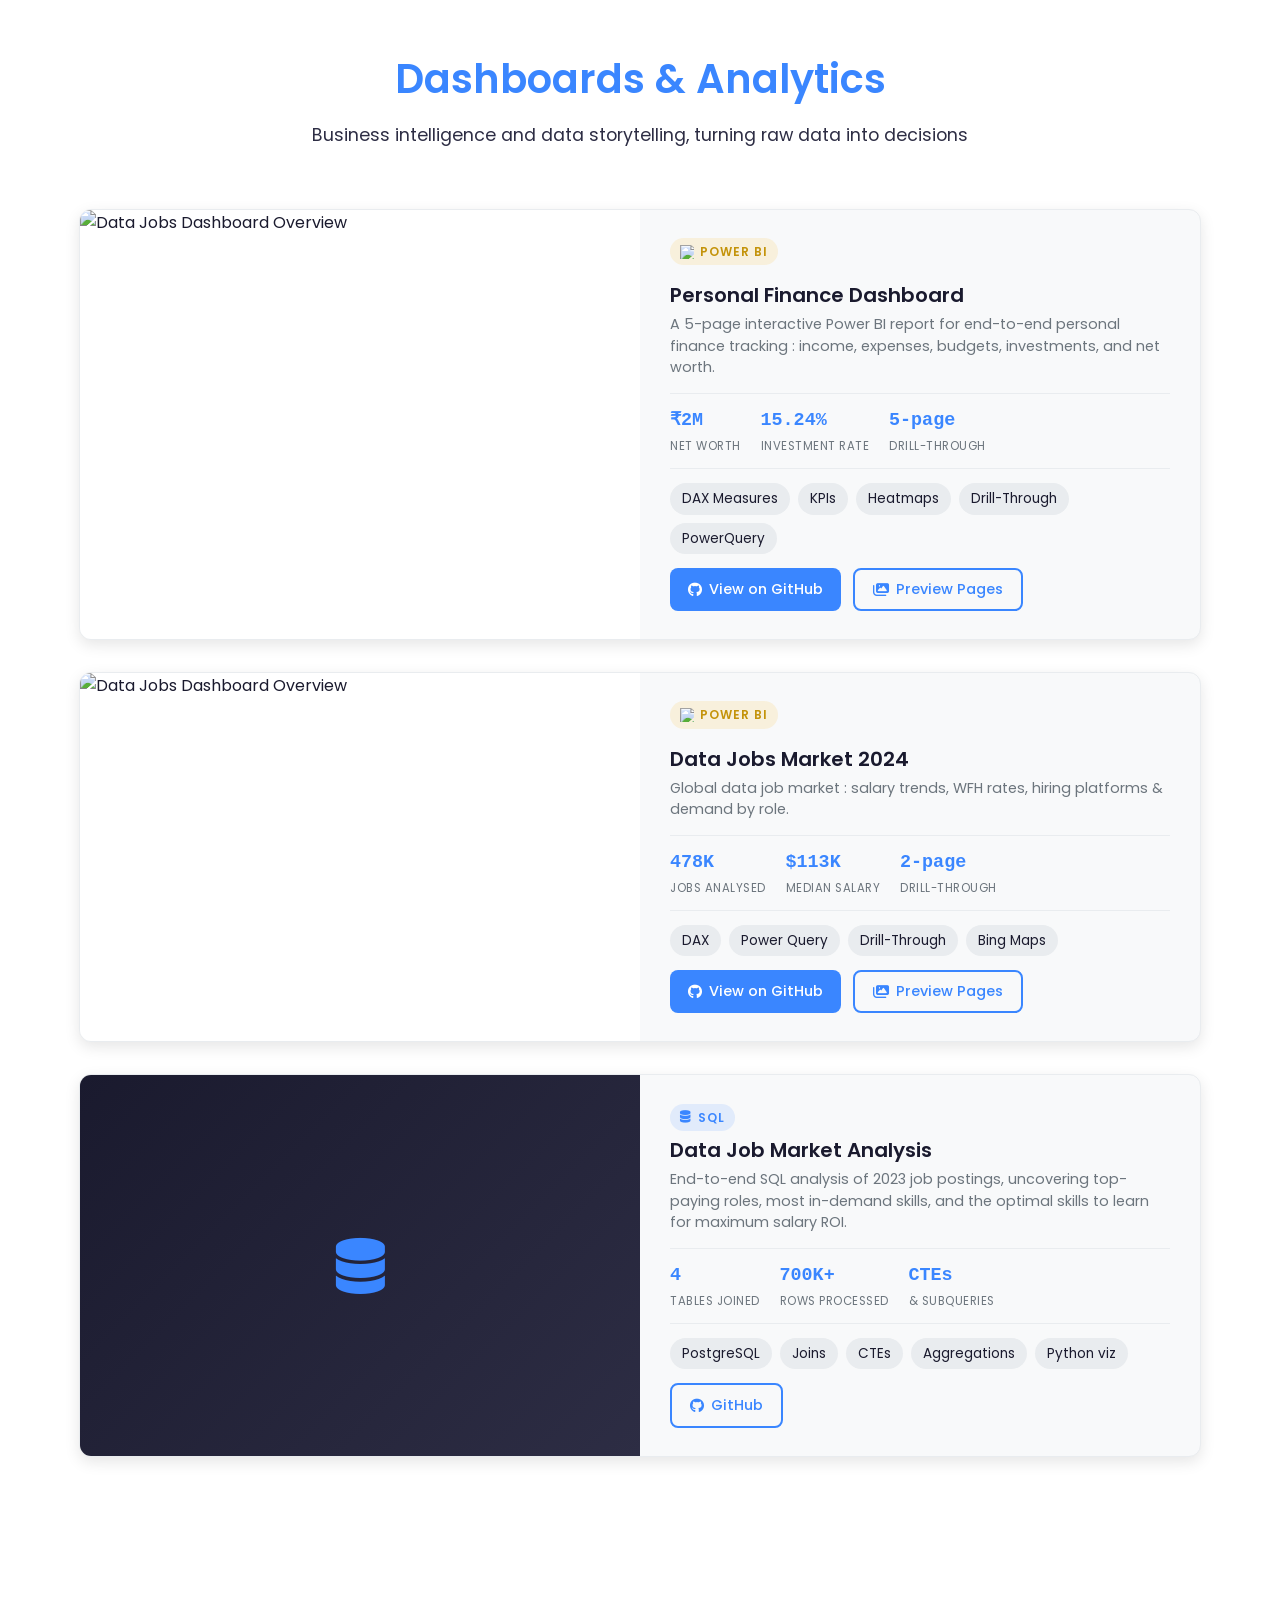
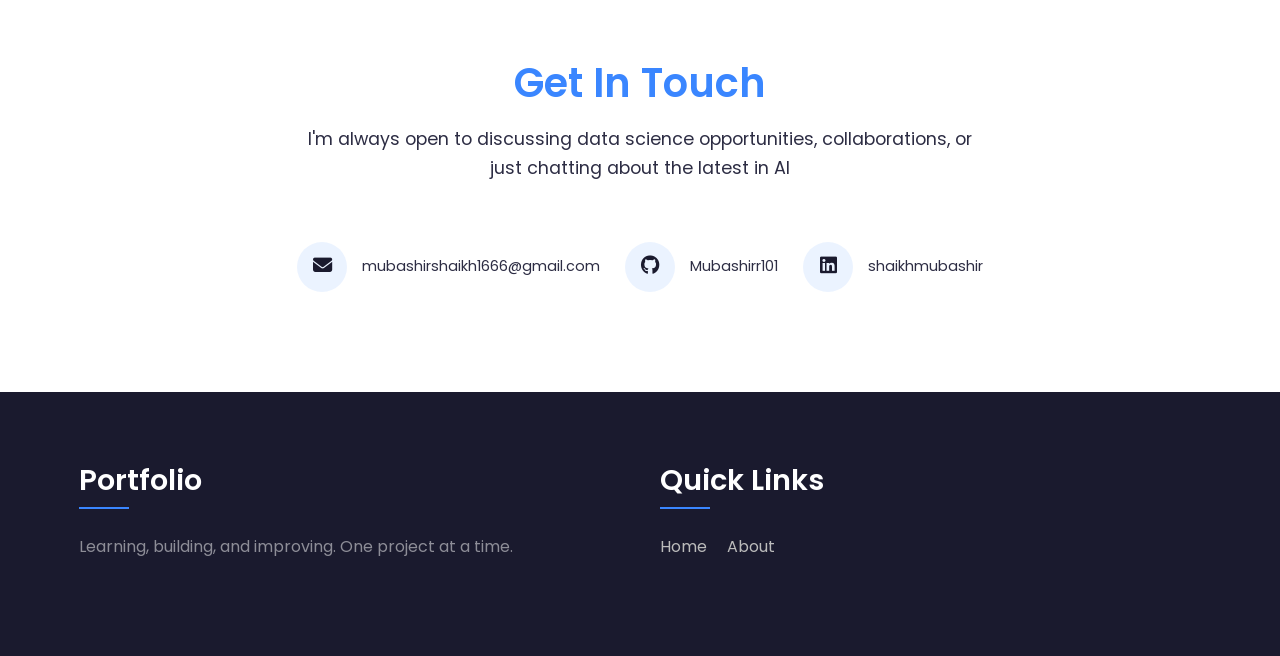
==== commit 0f398271: "refactored header size and update navigation links for improved layout and accessibility, also unrou" ====
--- a/index.html
+++ b/index.html
@@ -20,8 +20,8 @@
                     <li><a href="about.html">About</a></li>
                     <!-- <li><a href="blog.html">Blog</a></li>
                     <li><a href="resources.html">Resources</a></li> -->
-                    <li><a href="#dashboards">Dashboards</a></li>
-                    <li><a href="#contact">Contact</a></li>
+                    <li><a href="index.html#dashboards">Dashboards</a></li>
+                    <li><a href="index.html#contact">Contact</a></li>
                 </ul>
                 <div class="hamburger" id="hamburger">
                     <i class="fas fa-bars"></i>
--- a/assets/css/styles.css
+++ b/assets/css/styles.css
@@ -140,7 +140,7 @@
 }
 
 header.scrolled {
-  padding: 10px 0;
+  padding: 4px 0;
   background-color: rgba(255, 255, 255, 0.98);
 }
 
@@ -301,7 +301,7 @@
 .github-strip-graph img {
   width: 100%;
   height: auto;
-  border-radius: var(--border-radius);
+  /* border-radius: var(--border-radius); */
   display: block;
 }
 
@@ -686,8 +686,8 @@
 
 /* Other Pages */
 .page-header {
-  padding-top: 160px;
-  padding-bottom: 80px;
+  padding-top: 120px;
+  padding-bottom: 0.5px;
   background: linear-gradient(135deg, #f5f7ff 0%, #f0f4ff 100%);
   text-align: center;
 }
@@ -857,7 +857,7 @@
 
 @media (max-width: 768px) {
   .navbar {
-    padding: 15px 0;
+    padding: 10px 0;
   }
 
   .nav-links {
@@ -923,6 +923,9 @@
 }
 
 @media (max-width: 576px) {
+  .navbar {
+    padding: 10px 0;
+  }
   h1 {
     font-size: 2.2rem;
   }
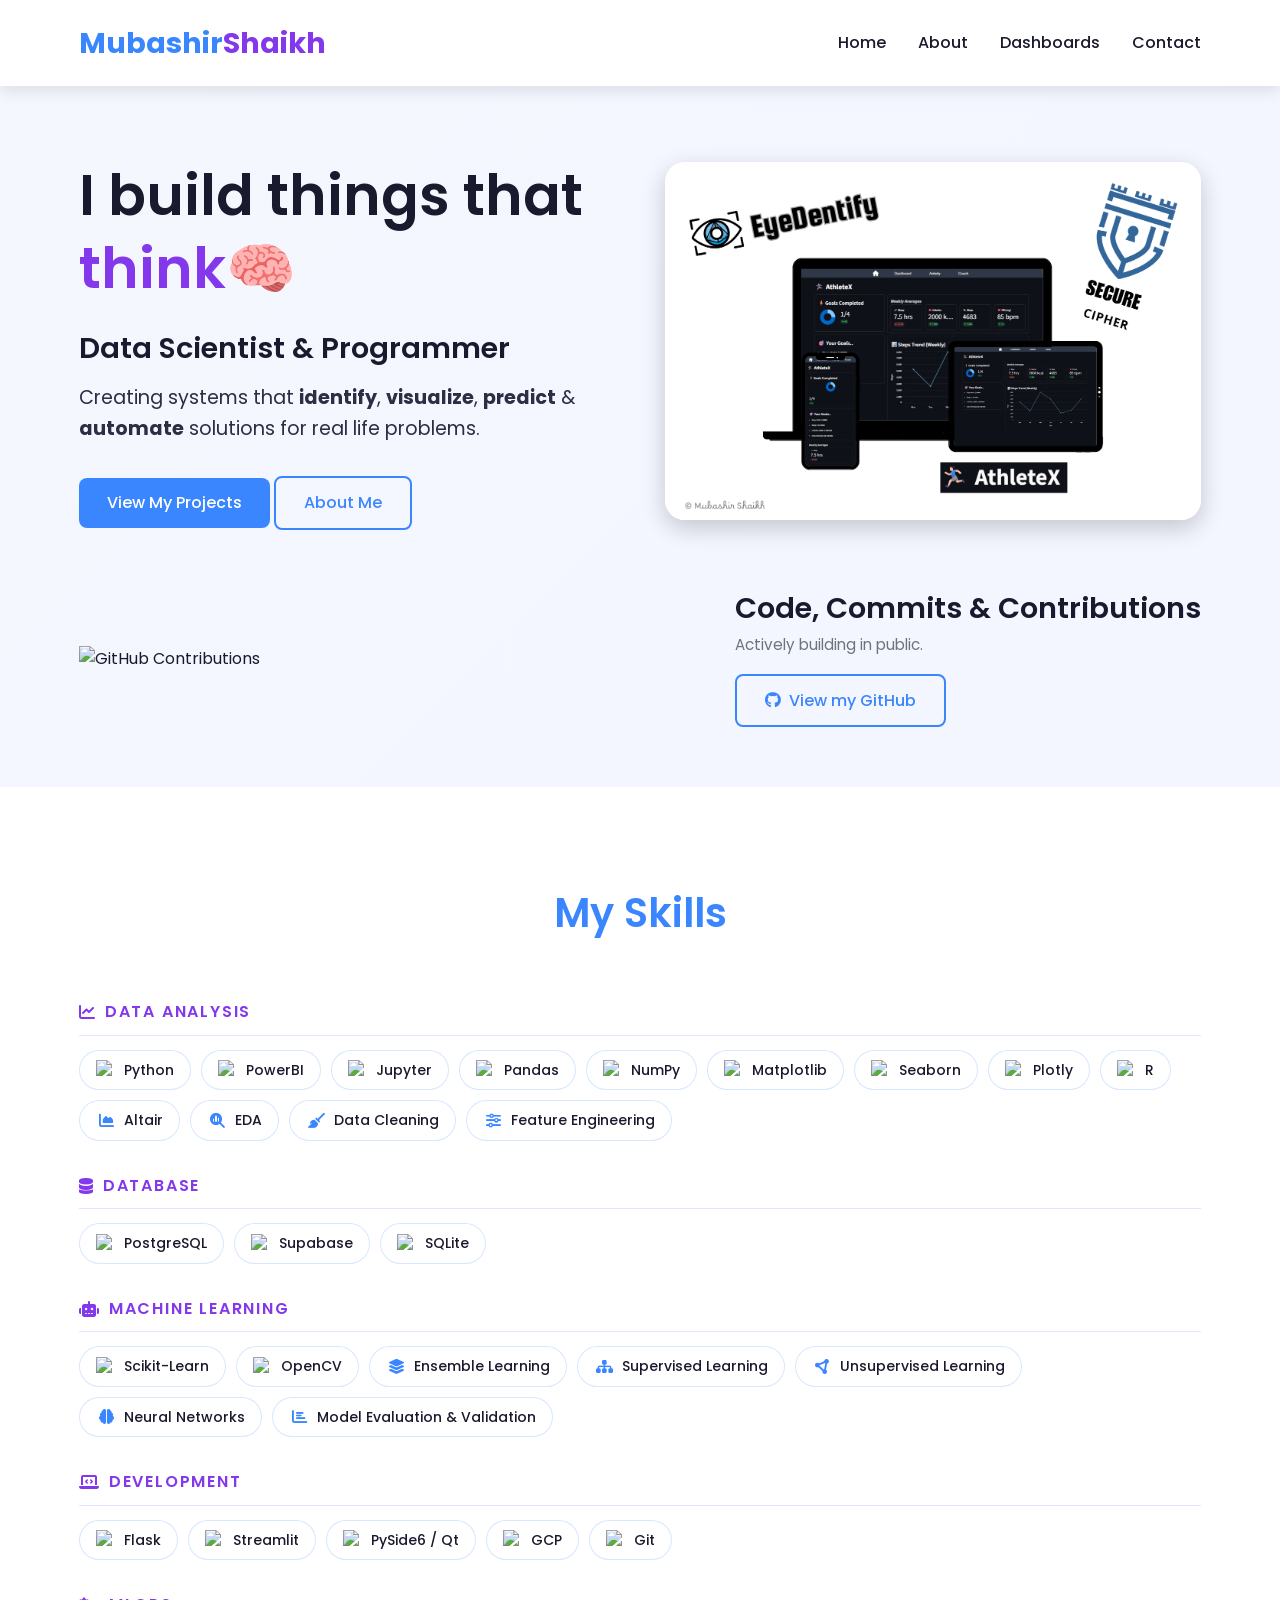
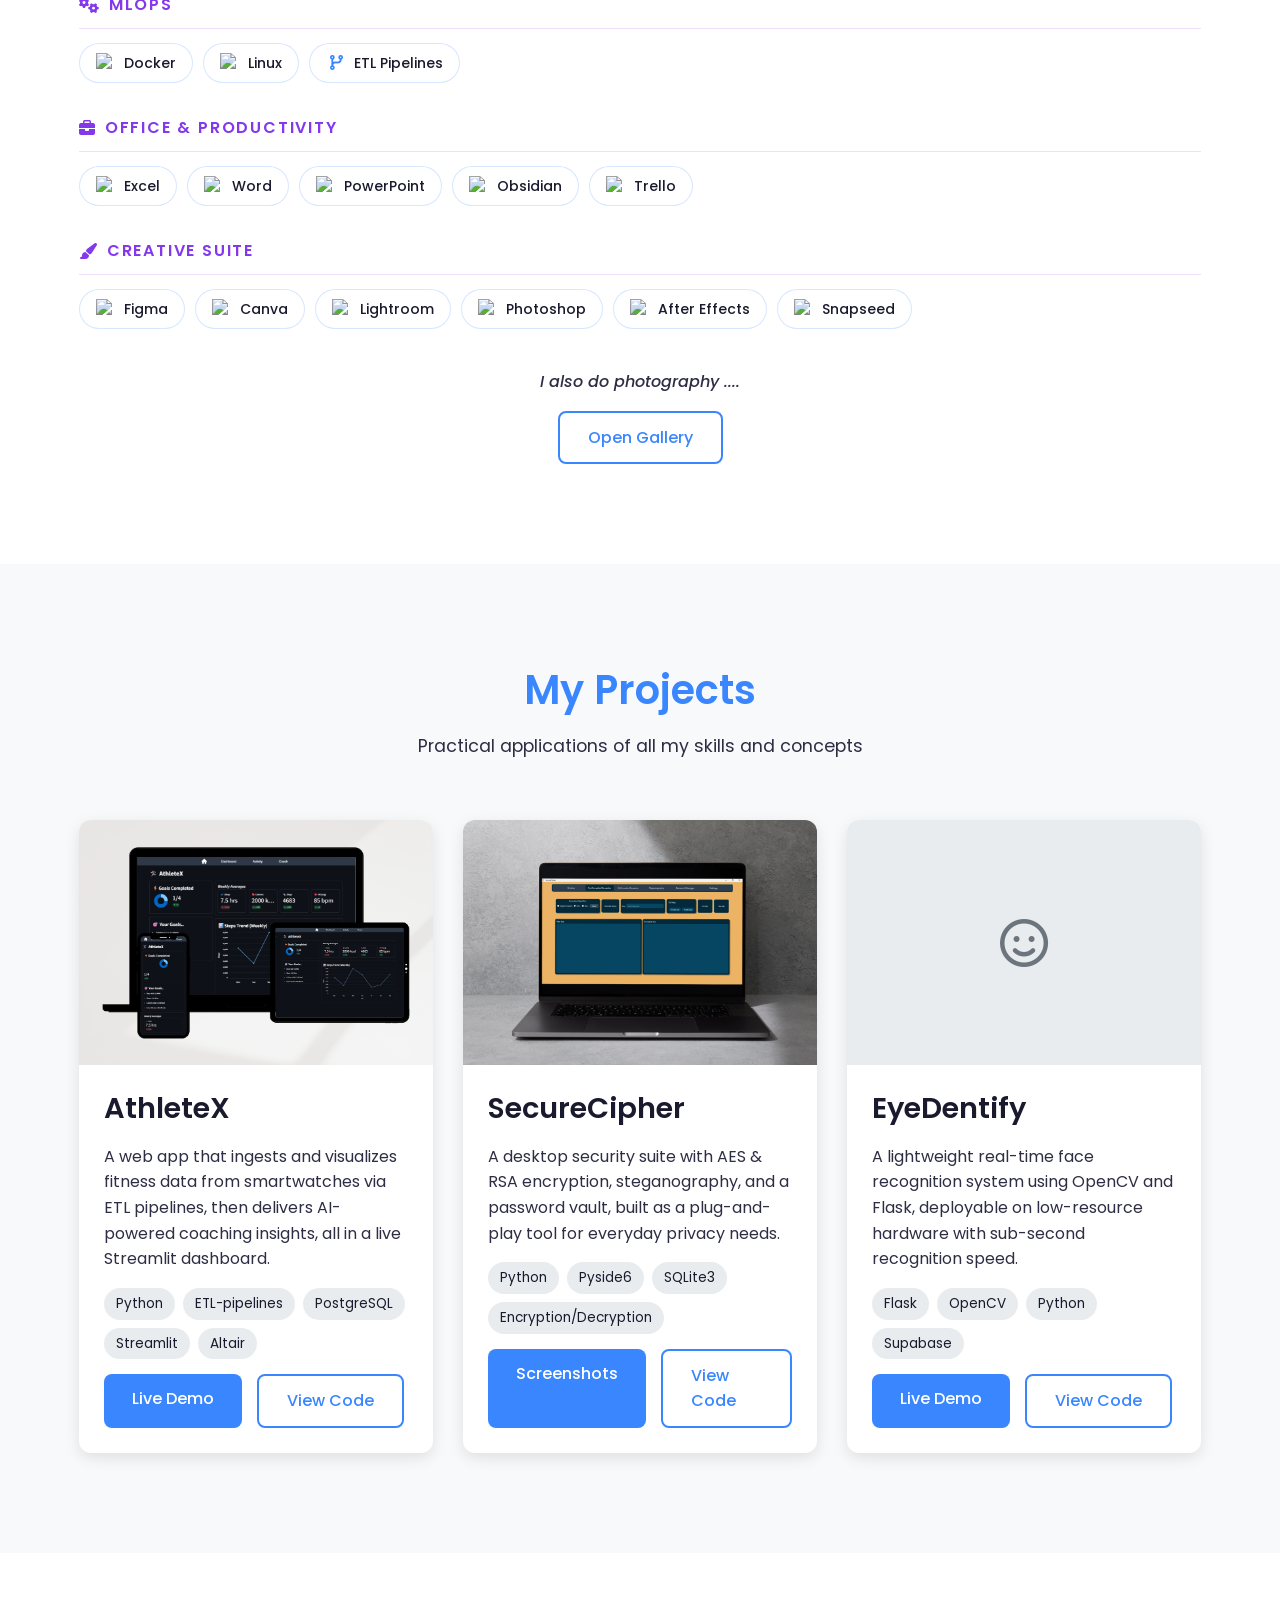
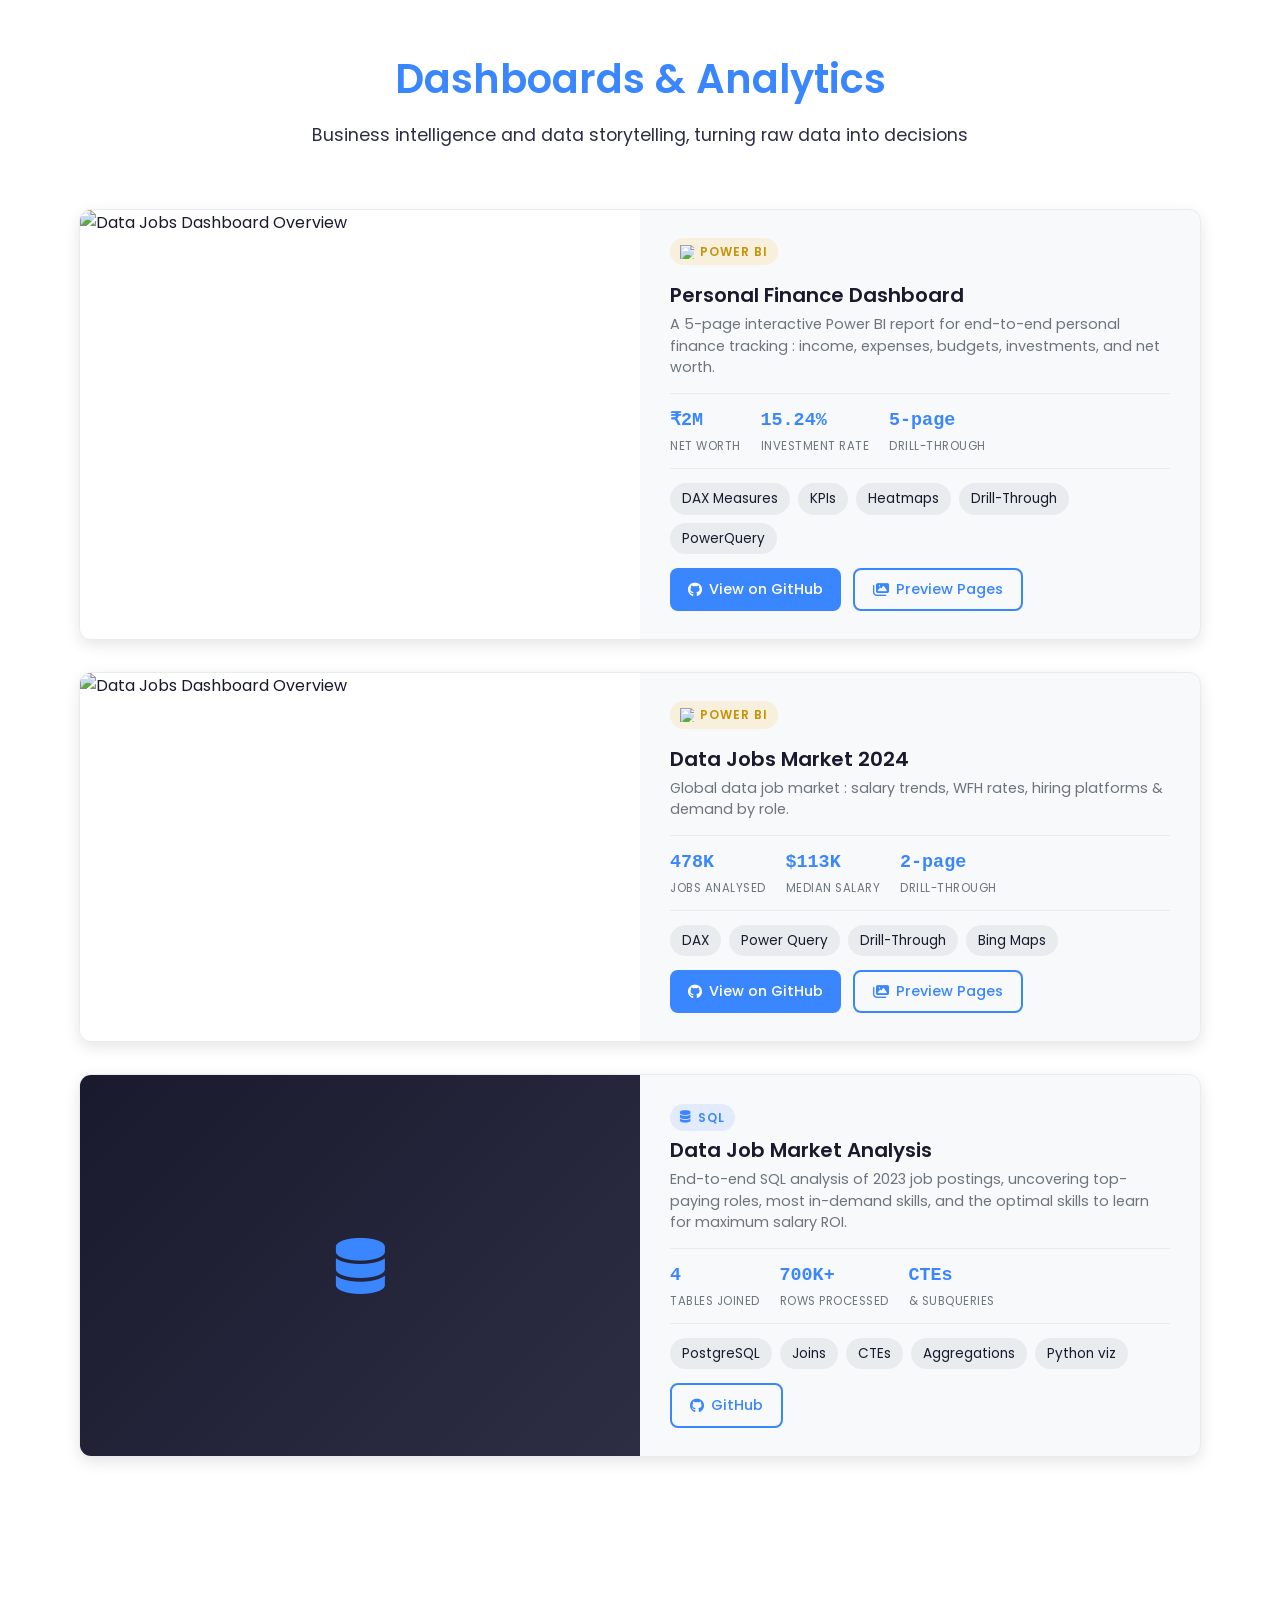
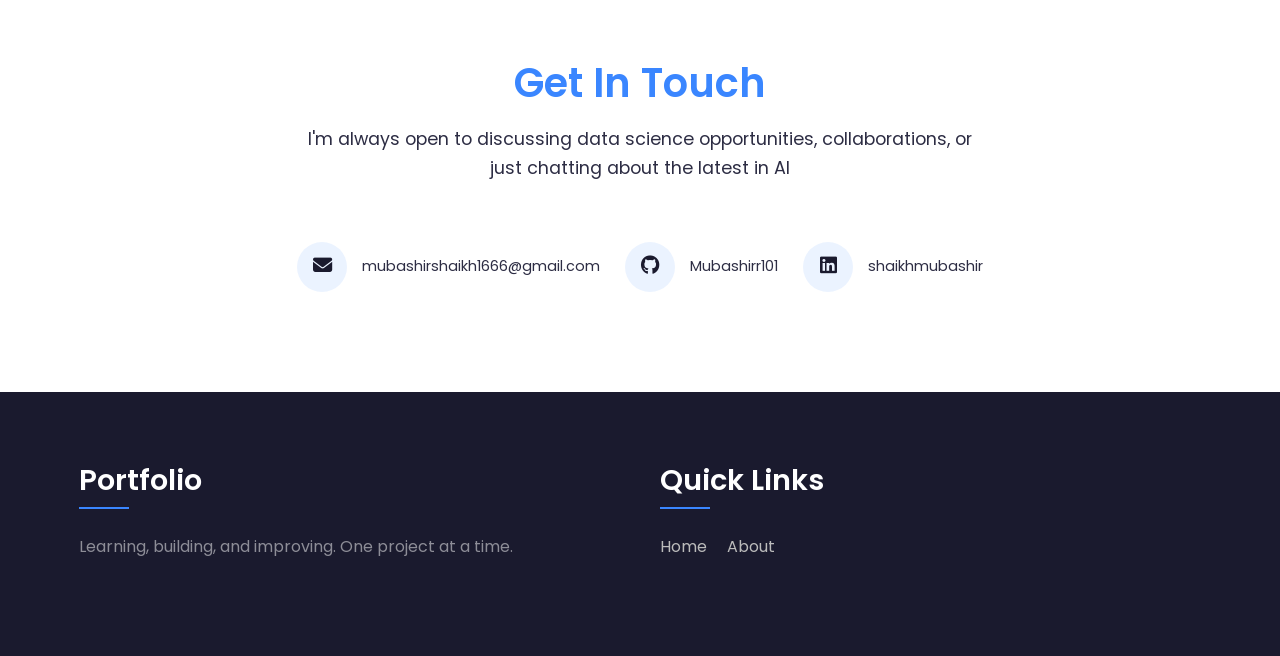
==== commit 8c3ffd56: "added docker and animations for the cards" ====
--- a/index.html
+++ b/index.html
@@ -140,6 +140,8 @@
             <div class="skill-group">
                 <div class="skill-group-header"><i class="fas fa-gears"></i><span>MLOps</span></div>
                 <div class="skill-chips">
+                    <div class="skill-chip"><img src="https://cdn.jsdelivr.net/gh/homarr-labs/dashboard-icons/png/docker.png" alt="Docker"><span>Docker</span></div>
+                    
                     <div class="skill-chip"><img src="https://cdn.jsdelivr.net/gh/devicons/devicon@latest/icons/linux/linux-original.svg" alt="Linux"><span>Linux</span></div>
                     <div class="skill-chip"><i class="fas fa-code-branch skill-fa-icon"></i><span>ETL Pipelines</span></div>
                     <!-- <div class="skill-chip"><img src="https://cdn.jsdelivr.net/gh/devicons/devicon@latest/icons/apacheairflow/apacheairflow-original.svg" alt="Airflow"><span>Airflow</span></div> -->
--- a/assets/css/styles.css
+++ b/assets/css/styles.css
@@ -1519,3 +1519,285 @@
   }
 }
 
+
+/* =============================================
+   ANIMATIONS
+   ============================================= */
+
+/* --- Scroll reveal base state --- */
+.reveal {
+  opacity: 0;
+  transform: translateY(28px);
+  transition: opacity 0.55s ease, transform 0.55s ease;
+}
+
+.reveal.visible {
+  opacity: 1;
+  transform: translateY(0);
+}
+
+/* Staggered children inside a reveal container */
+.reveal-stagger > * {
+  opacity: 0;
+  transform: translateY(20px);
+  transition: opacity 0.45s ease, transform 0.45s ease;
+}
+
+.reveal-stagger.visible > *:nth-child(1)  { transition-delay: 0.05s; }
+.reveal-stagger.visible > *:nth-child(2)  { transition-delay: 0.10s; }
+.reveal-stagger.visible > *:nth-child(3)  { transition-delay: 0.15s; }
+.reveal-stagger.visible > *:nth-child(4)  { transition-delay: 0.20s; }
+.reveal-stagger.visible > *:nth-child(5)  { transition-delay: 0.25s; }
+.reveal-stagger.visible > *:nth-child(6)  { transition-delay: 0.30s; }
+.reveal-stagger.visible > *:nth-child(n+7){ transition-delay: 0.35s; }
+
+.reveal-stagger.visible > * {
+  opacity: 1;
+  transform: translateY(0);
+}
+
+/* --- Hero floating image --- */
+@keyframes floatY {
+  0%, 100% { transform: translateY(0px); }
+  50%       { transform: translateY(-14px); }
+}
+
+.hero-image img {
+  animation: floatY 5s ease-in-out infinite;
+  will-change: transform;
+}
+
+/* --- Hero text fade-in on load --- */
+@keyframes heroFadeIn {
+  from { opacity: 0; transform: translateX(-30px); }
+  to   { opacity: 1; transform: translateX(0); }
+}
+
+.hero-text {
+  animation: heroFadeIn 0.7s ease both;
+}
+
+.hero-image {
+  animation: heroFadeIn 0.7s 0.15s ease both;
+  animation-name: heroFadeInRight;
+}
+
+@keyframes heroFadeInRight {
+  from { opacity: 0; transform: translateX(30px); }
+  to   { opacity: 1; transform: translateX(0); }
+}
+
+/* --- Skill chips stagger on scroll --- */
+.skill-chips .skill-chip {
+  opacity: 0;
+  transform: translateY(12px) scale(0.95);
+  transition: opacity 0.3s ease, transform 0.3s ease,
+              border-color 0.2s ease, box-shadow 0.2s ease;
+}
+
+.skill-chips.chips-visible .skill-chip {
+  opacity: 1;
+  transform: translateY(0) scale(1);
+}
+
+/* Generate delays for up to 20 chips */
+.skill-chips.chips-visible .skill-chip:nth-child(1)  { transition-delay: 0.02s; }
+.skill-chips.chips-visible .skill-chip:nth-child(2)  { transition-delay: 0.05s; }
+.skill-chips.chips-visible .skill-chip:nth-child(3)  { transition-delay: 0.08s; }
+.skill-chips.chips-visible .skill-chip:nth-child(4)  { transition-delay: 0.11s; }
+.skill-chips.chips-visible .skill-chip:nth-child(5)  { transition-delay: 0.14s; }
+.skill-chips.chips-visible .skill-chip:nth-child(6)  { transition-delay: 0.17s; }
+.skill-chips.chips-visible .skill-chip:nth-child(7)  { transition-delay: 0.20s; }
+.skill-chips.chips-visible .skill-chip:nth-child(8)  { transition-delay: 0.23s; }
+.skill-chips.chips-visible .skill-chip:nth-child(9)  { transition-delay: 0.26s; }
+.skill-chips.chips-visible .skill-chip:nth-child(10) { transition-delay: 0.29s; }
+.skill-chips.chips-visible .skill-chip:nth-child(n+11){ transition-delay: 0.32s; }
+
+/* --- Stat value count-up shimmer --- */
+@keyframes statPulse {
+  0%   { color: var(--primary); }
+  50%  { color: var(--secondary); }
+  100% { color: var(--primary); }
+}
+
+.stat-value.counting {
+  animation: statPulse 1s ease;
+}
+
+/* --- Section headers slide-up --- */
+.section-header {
+  opacity: 0;
+  transform: translateY(20px);
+  transition: opacity 0.5s ease, transform 0.5s ease;
+}
+
+.section-header.visible {
+  opacity: 1;
+  transform: translateY(0);
+}
+
+/* --- Project & dashboard cards subtle entrance --- */
+.project-card,
+.dashboard-card {
+  opacity: 0;
+  transform: translateY(24px);
+  transition: opacity 0.5s ease, transform 0.5s ease,
+              box-shadow 0.3s ease;
+}
+
+.project-card.visible,
+.dashboard-card.visible {
+  opacity: 1;
+  transform: translateY(0);
+}
+
+/* keep existing hover lift working after reveal */
+.project-card.visible:hover {
+  transform: translateY(-10px);
+}
+
+/* --- Contact social icons pop-in --- */
+.social-link-item {
+  opacity: 0;
+  transform: translateY(16px);
+  transition: opacity 0.4s ease, transform 0.4s ease;
+}
+
+.social-link-item.visible {
+  opacity: 1;
+  transform: translateY(0);
+}
+
+.social-link-item:nth-child(1) { transition-delay: 0.05s; }
+.social-link-item:nth-child(2) { transition-delay: 0.12s; }
+.social-link-item:nth-child(3) { transition-delay: 0.19s; }
+
+/* --- GitHub strip fade in --- */
+.github-strip-inner {
+  opacity: 0;
+  transform: translateY(20px);
+  transition: opacity 0.55s ease, transform 0.55s ease;
+}
+
+.github-strip-inner.visible {
+  opacity: 1;
+  transform: translateY(0);
+}
+
+/* --- Respect reduced-motion preference --- */
+/* --- Timeline: slide in from the side each item lives on --- */
+
+/* Odd items sit on the LEFT  → enter from the left */
+.timeline-item:nth-child(odd) {
+  opacity: 0;
+  transform: translateX(-60px);
+  transition: opacity 0.6s ease, transform 0.6s ease;
+}
+
+/* Even items sit on the RIGHT → enter from the right */
+.timeline-item:nth-child(even) {
+  opacity: 0;
+  transform: translateX(60px);
+  transition: opacity 0.6s ease, transform 0.6s ease;
+}
+
+.timeline-item.visible {
+  opacity: 1;
+  transform: translateX(0);
+}
+
+/* Dot springs in with a slight bounce after the card lands */
+.timeline-dot {
+  transition: transform 0.45s 0.38s cubic-bezier(0.34, 1.56, 0.64, 1);
+  transform: translateX(50%) scale(0);
+}
+
+.timeline-item:nth-child(even) .timeline-dot {
+  transform: translateX(-50%) scale(0);
+}
+
+.timeline-item.visible .timeline-dot {
+  transform: translateX(50%) scale(1);
+}
+
+.timeline-item:nth-child(even).visible .timeline-dot {
+  transform: translateX(-50%) scale(1);
+}
+
+/* Mobile: vertical line on left, all items slide from the left */
+@media (max-width: 768px) {
+  .timeline-item:nth-child(odd),
+  .timeline-item:nth-child(even) {
+    transform: translateX(-35px);
+  }
+
+  .timeline-dot,
+  .timeline-item:nth-child(even) .timeline-dot {
+    transform: scale(0);
+  }
+
+  .timeline-item.visible .timeline-dot,
+  .timeline-item:nth-child(even).visible .timeline-dot {
+    transform: scale(1);
+  }
+}
+
+/* --- Approach cards (Beyond the Code) --- */
+.approach-card {
+  opacity: 0;
+  transform: translateY(30px);
+  transition: opacity 0.5s ease, transform 0.5s ease,
+              box-shadow 0.3s ease;
+}
+
+.approach-card:nth-child(1) { transition-delay: 0.05s; }
+.approach-card:nth-child(2) { transition-delay: 0.18s; }
+
+.approach-card.visible {
+  opacity: 1;
+  transform: translateY(0);
+}
+
+/* Preserve hover lift after reveal */
+.approach-card.visible:hover {
+  transform: translateY(-10px);
+}
+
+/* ─── Respect reduced-motion preference ─────────────────────────────────── */
+@media (prefers-reduced-motion: reduce) {
+  .reveal,
+  .reveal-stagger > *,
+  .skill-chips .skill-chip,
+  .section-header,
+  .project-card,
+  .dashboard-card,
+  .social-link-item,
+  .github-strip-inner,
+  .hero-text,
+  .hero-image,
+  .timeline-item:nth-child(odd),
+  .timeline-item:nth-child(even),
+  .approach-card {
+    opacity: 1 !important;
+    transform: none !important;
+    animation: none !important;
+    transition: none !important;
+  }
+
+  /* Restore dot positioning transforms that are part of layout */
+  .timeline-dot {
+    transform: translateX(50%) !important;
+    transition: none !important;
+  }
+
+  .timeline-item:nth-child(even) .timeline-dot {
+    transform: translateX(-50%) !important;
+  }
+
+  @media (max-width: 768px) {
+    .timeline-dot,
+    .timeline-item:nth-child(even) .timeline-dot {
+      transform: none !important;
+    }
+  }
+}
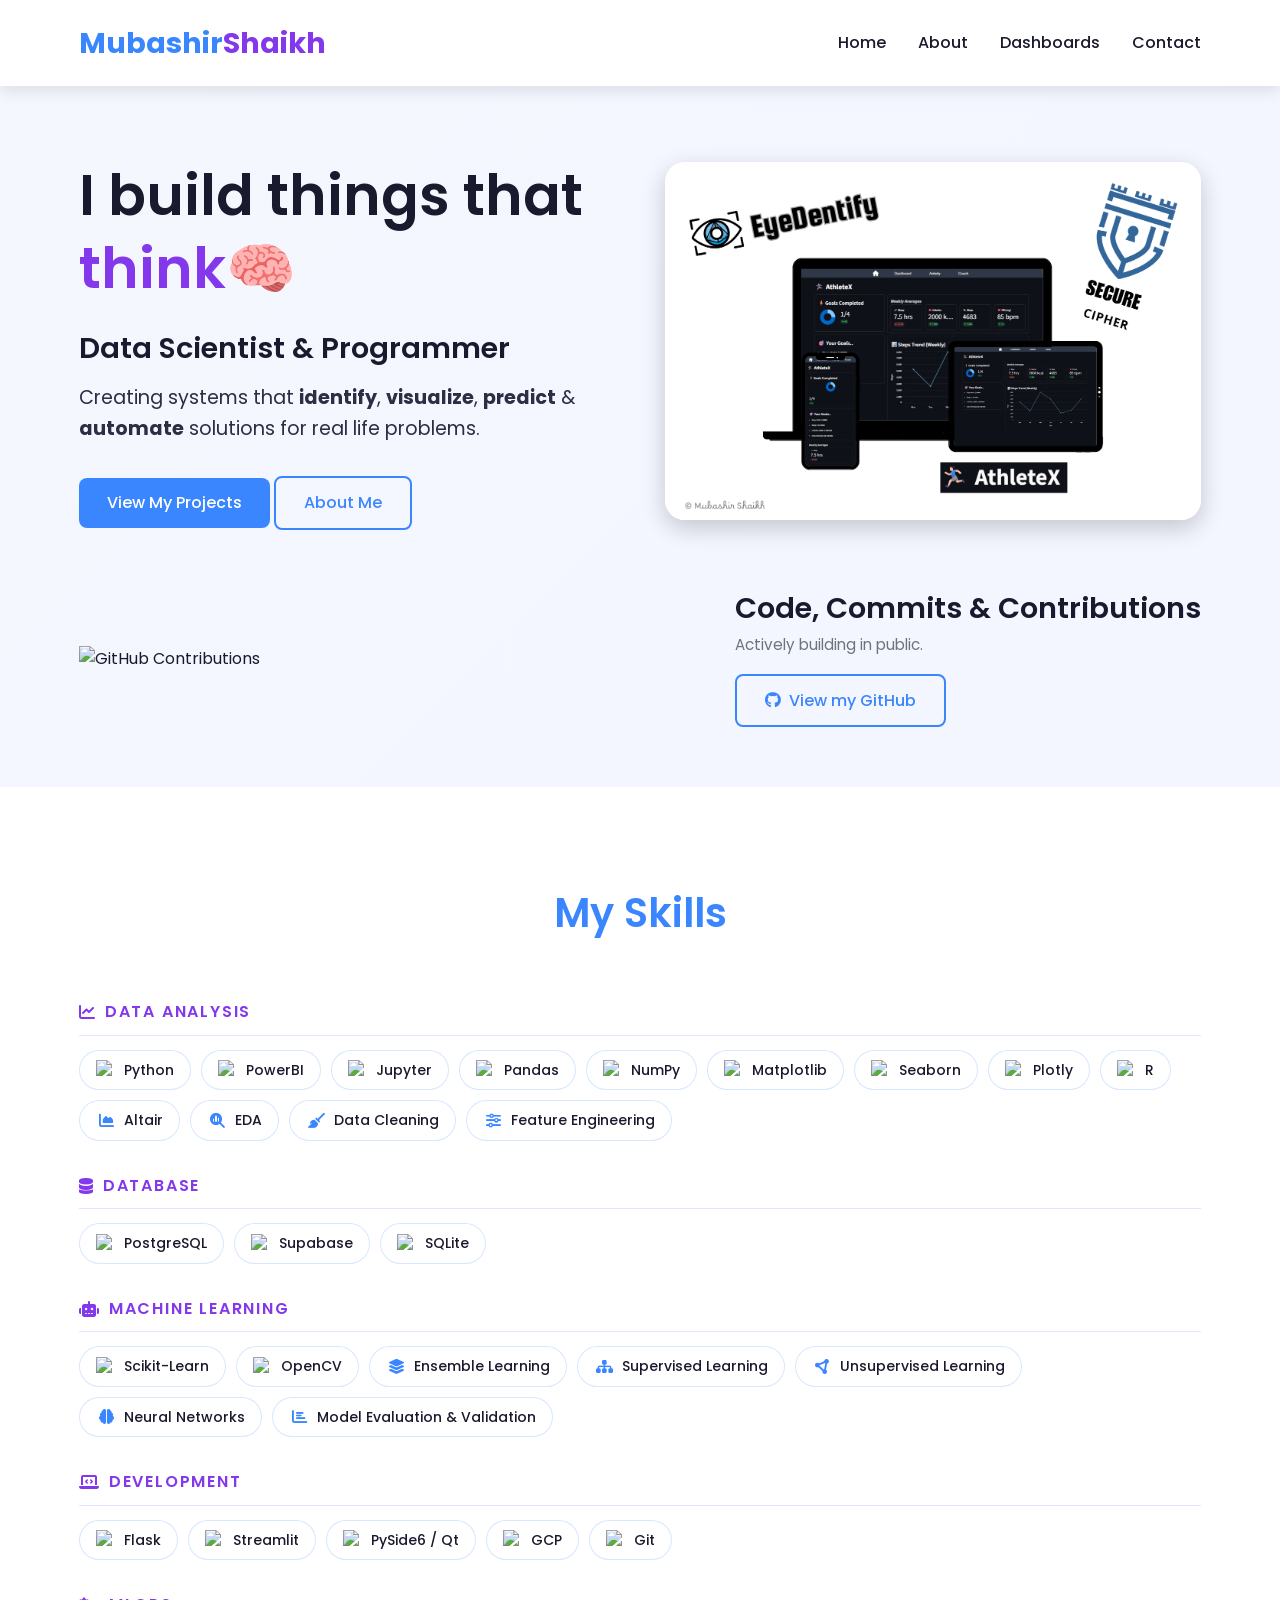
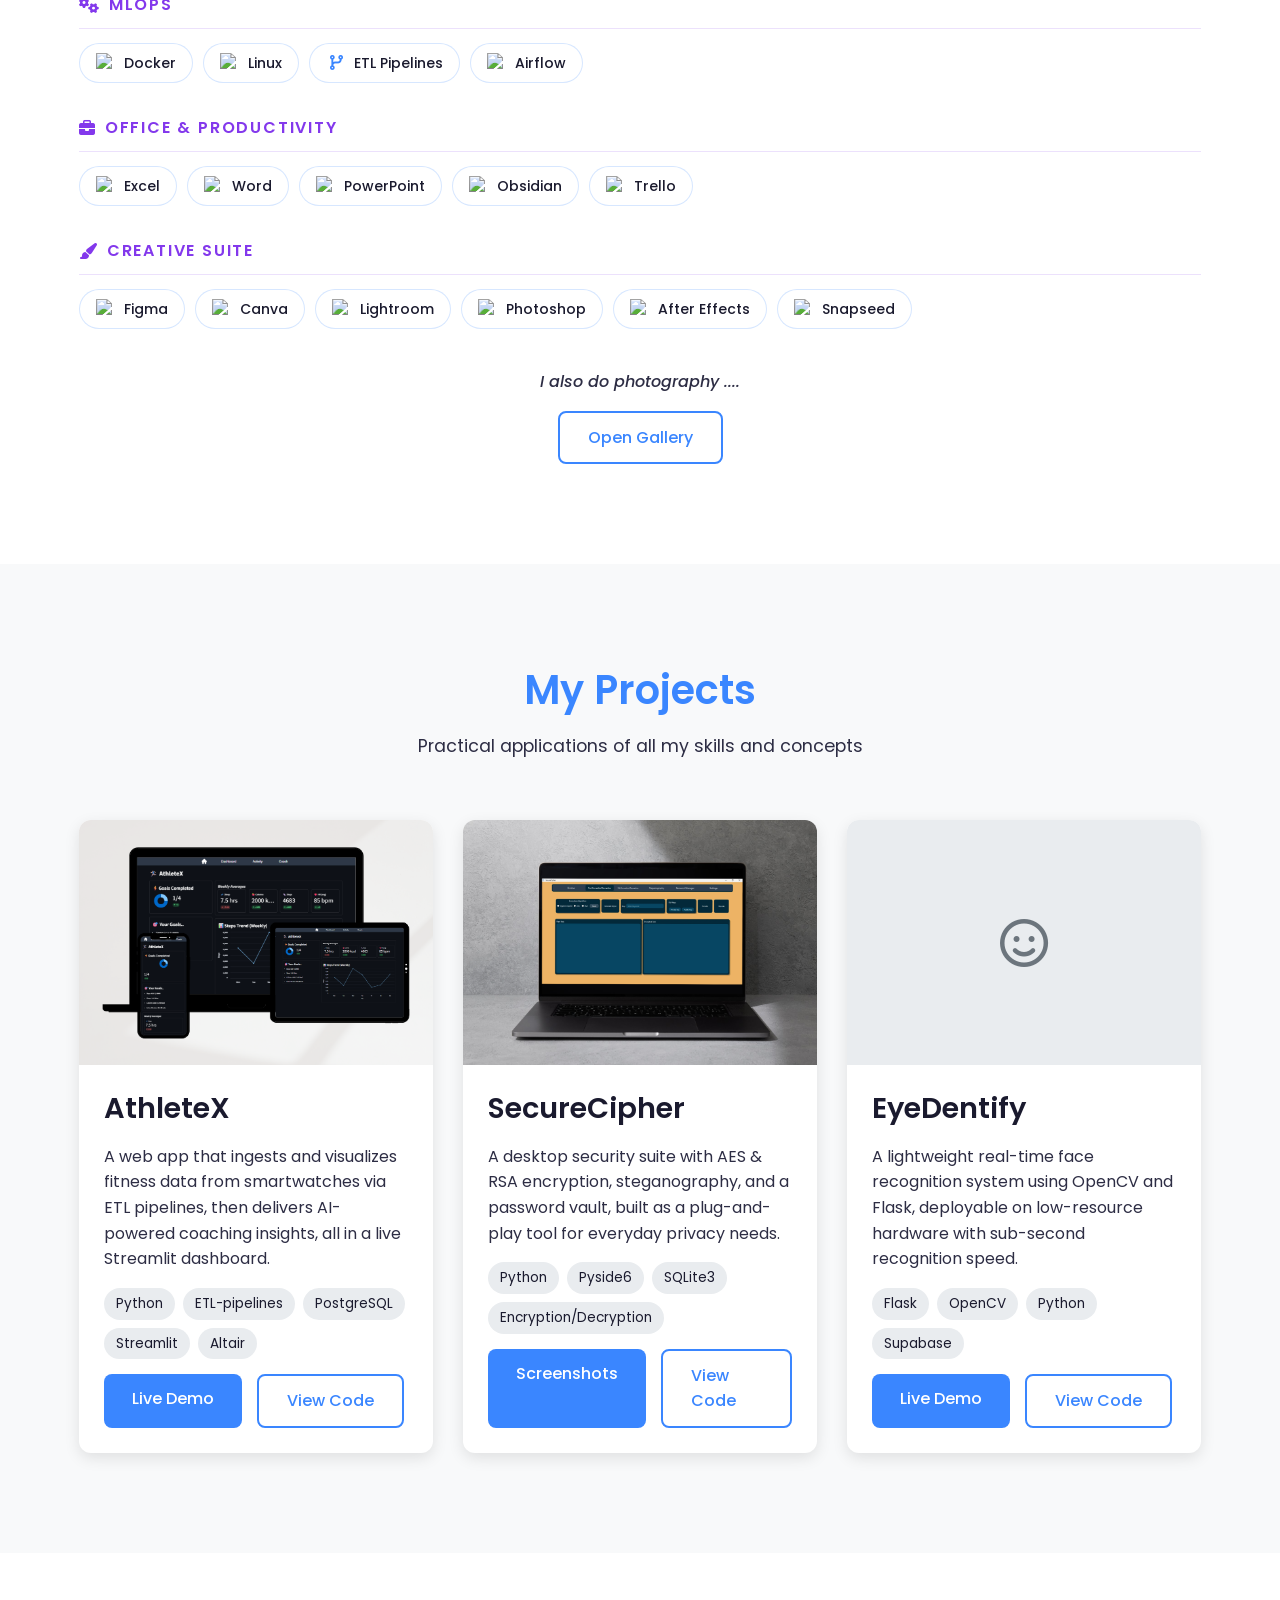
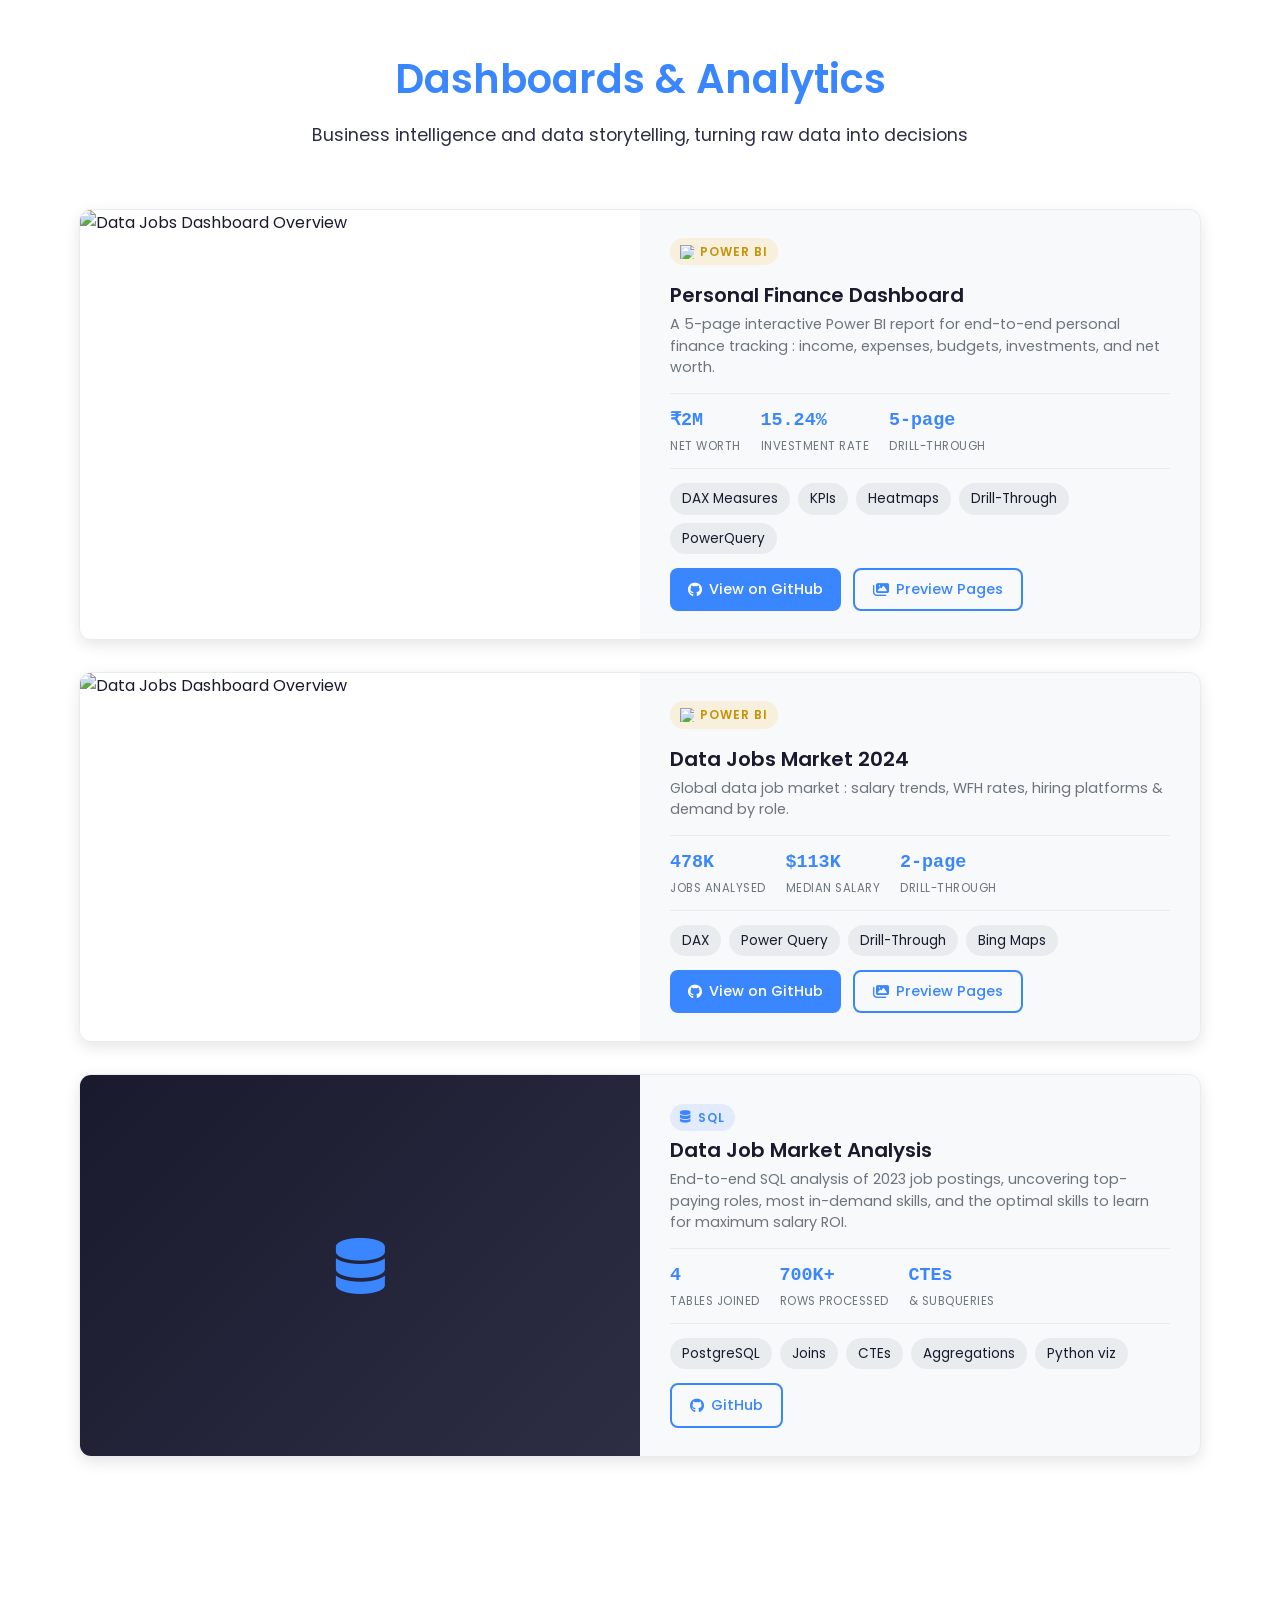
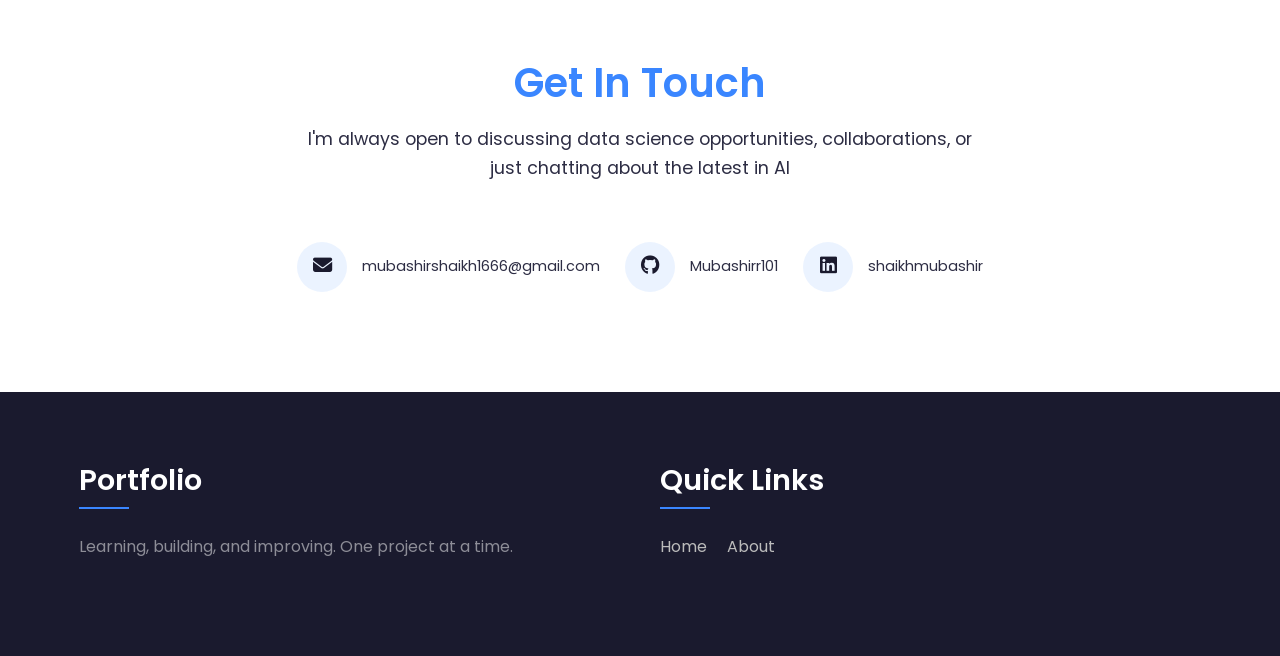
==== commit b9e0fce3: "added airflow skill" ====
--- a/index.html
+++ b/index.html
@@ -144,7 +144,7 @@
                     
                     <div class="skill-chip"><img src="https://cdn.jsdelivr.net/gh/devicons/devicon@latest/icons/linux/linux-original.svg" alt="Linux"><span>Linux</span></div>
                     <div class="skill-chip"><i class="fas fa-code-branch skill-fa-icon"></i><span>ETL Pipelines</span></div>
-                    <!-- <div class="skill-chip"><img src="https://cdn.jsdelivr.net/gh/devicons/devicon@latest/icons/apacheairflow/apacheairflow-original.svg" alt="Airflow"><span>Airflow</span></div> -->
+                    <div class="skill-chip"><img src="https://cdn.jsdelivr.net/gh/devicons/devicon@latest/icons/apacheairflow/apacheairflow-original.svg" alt="Airflow"><span>Airflow</span></div>
                 </div>
             </div>
            <div class="skill-group">
